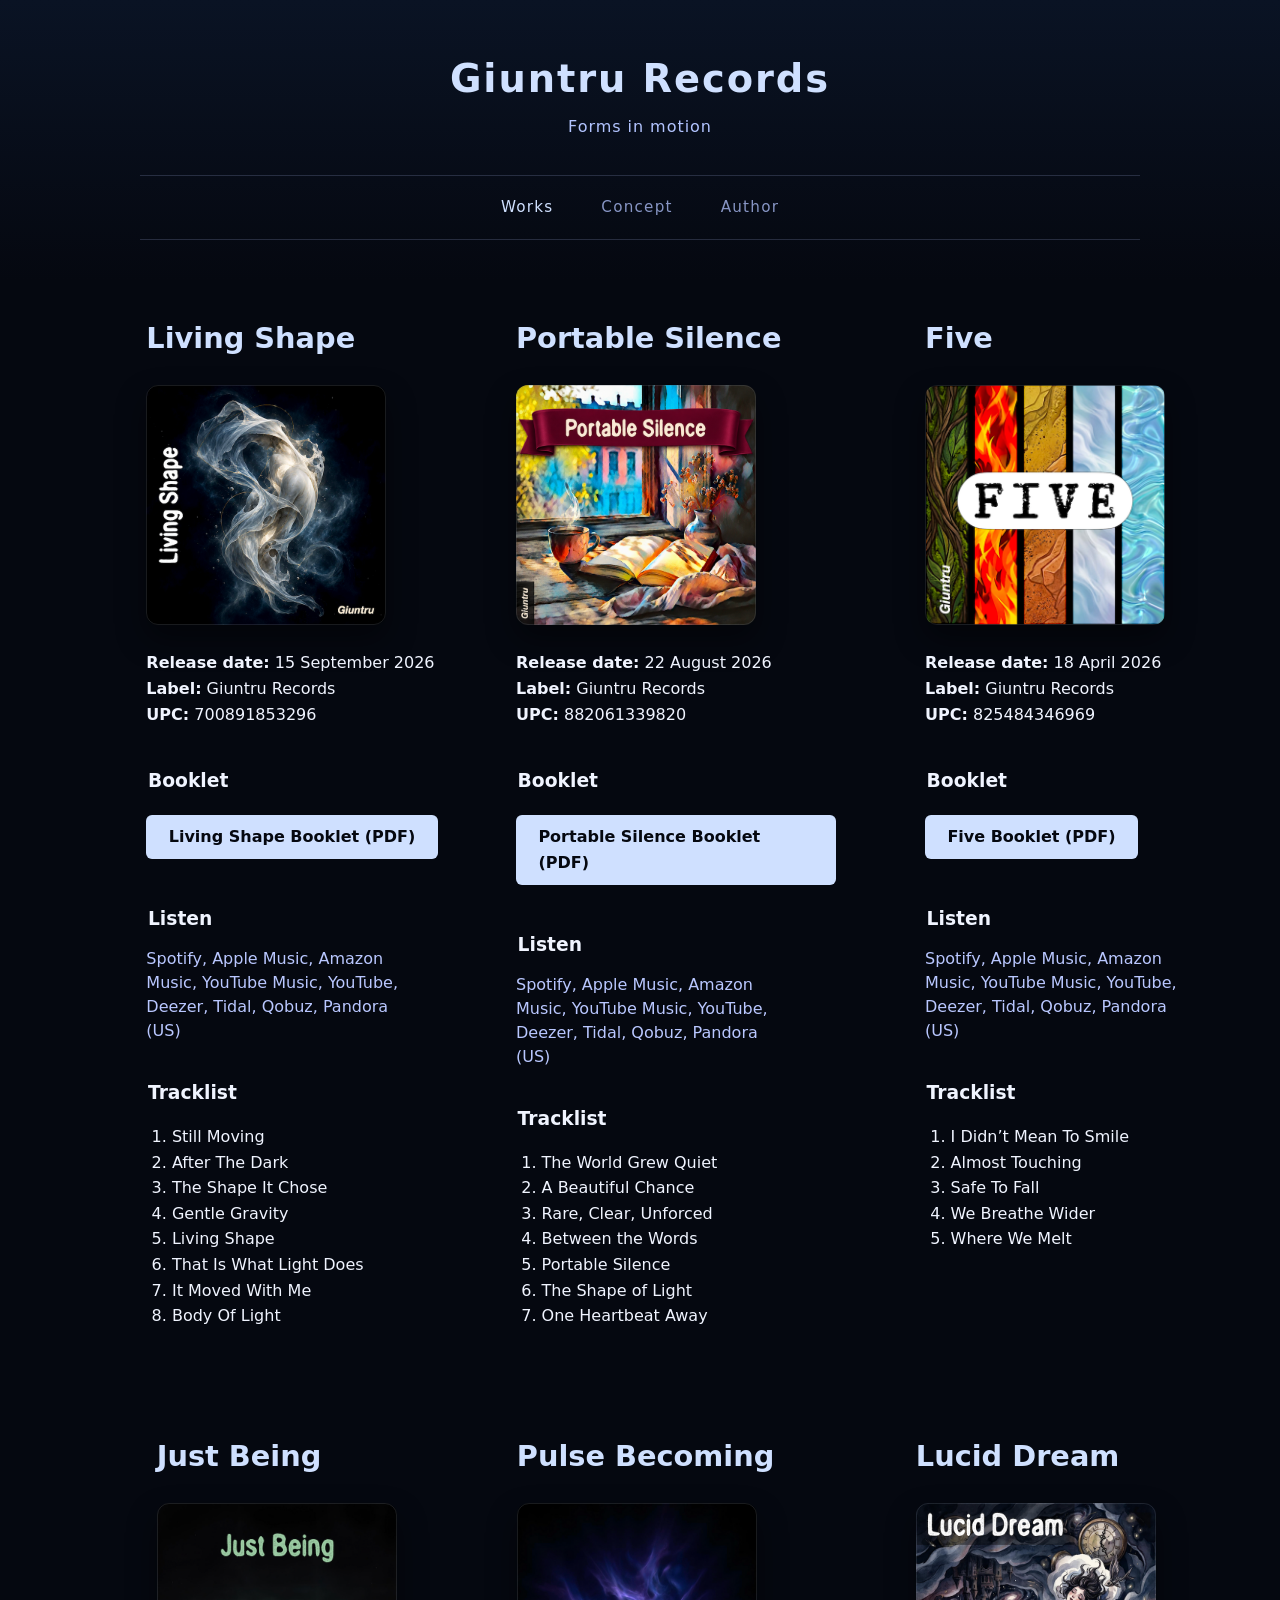
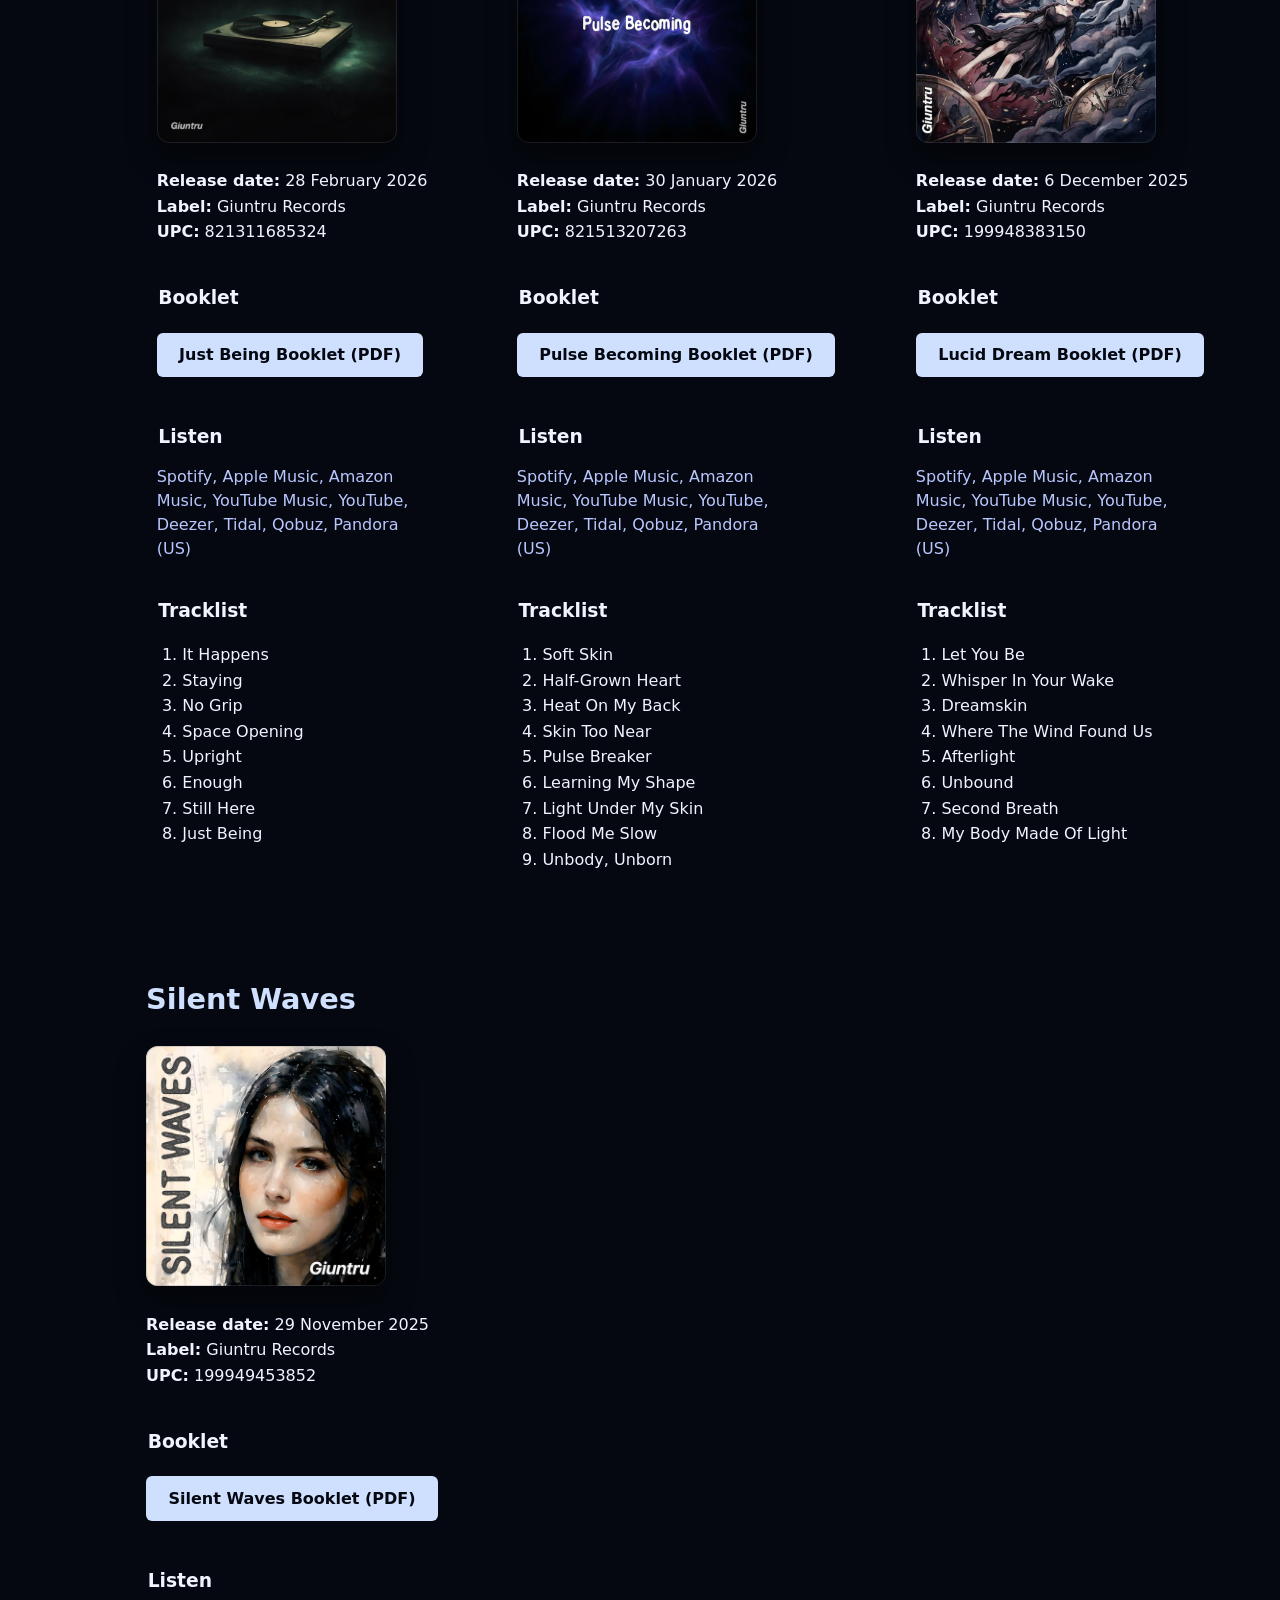
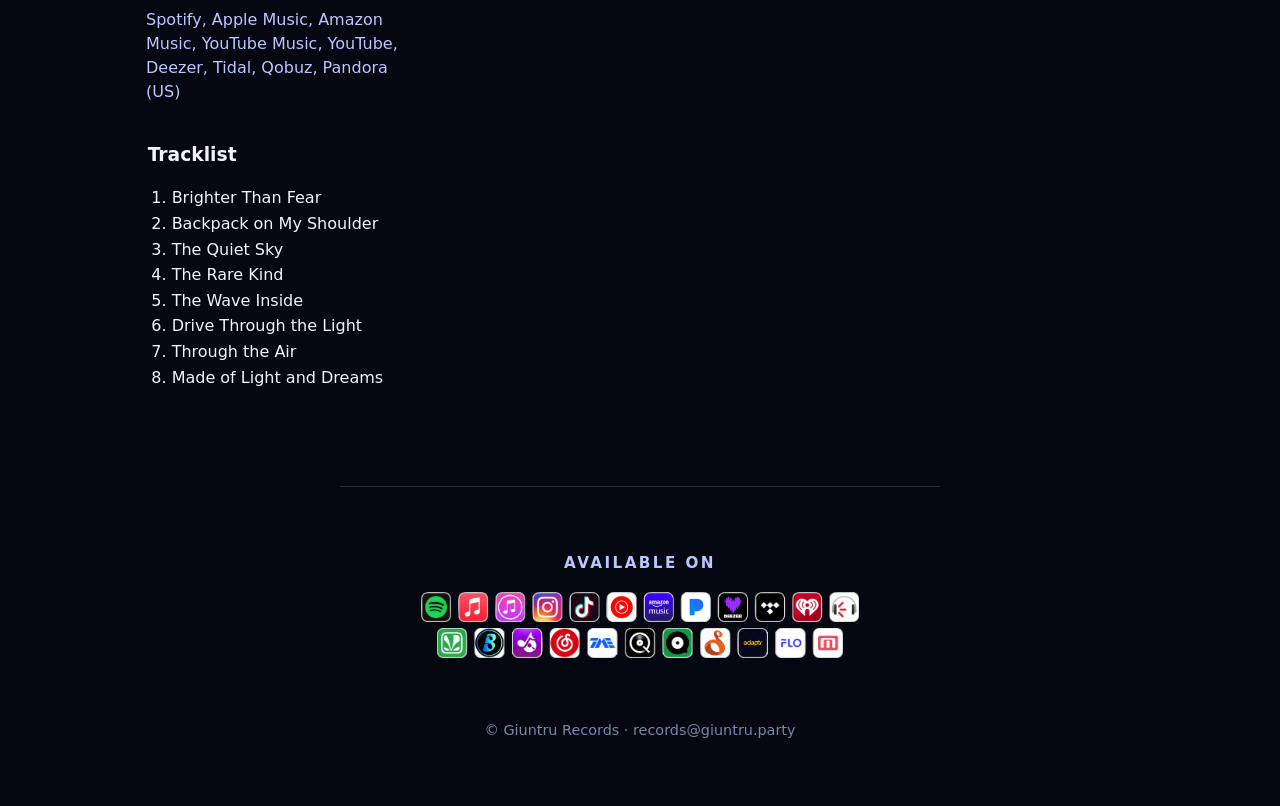
==== index.html @ 46a0b972 "Add files via upload" ====
<!DOCTYPE html>
<html lang="en">

<head>
  <meta charset="UTF-8">
  <title>Giuntru Records</title>
  <meta name="viewport" content="width=device-width, initial-scale=1">
  <meta name="description"
    content="Giuntru Records — the official home of Giuntru’s albums, booklets and artistic releases. Music, visuals and immersive stories.">
  <link rel="stylesheet" href="style.css">
</head>

<body>
  <header class="header">
    <div class="header-inner">
      <h1>Giuntru Records</h1>
      <p>Forms in motion</p>


     <nav class="main-nav">
      <span class="active">Works</span>
       <a href="concept.html">Concept</a>
       <a href="author.html">Author</a>
     </nav>

    

    </div>
  </header>

  <main>


    <div class="albums">





      <section class="album">
        <h2>Living Shape</h2>

        <img src="Living Shape Cover WEB.png" alt="Living Shape" class="album-cover">

        <p>
          <strong>Release date:</strong> 15 September 2026<br>
          <strong>Label:</strong> Giuntru Records<br>
          <strong>UPC:</strong> 700891853296
        </p>

        <h3>Booklet</h3>
        <p>
          <a class="btn" href="Living Shape.pdf" target="_blank">
            Living Shape Booklet (PDF)
          </a>
        </p>

        <h3>Listen</h3>
        <p class="listen-inline">
          <a href="https://open.spotify.com/album/4UQERyZscUioZ2yqwsYGYH" target="_blank">Spotify</a>,
          <a href="https://music.apple.com/mt/album/living-shape/6811992851" target="_blank">Apple Music</a>,
          <a href="https://music.amazon.com/albums/B0HJRQJTVC" target="_blank">Amazon Music</a>,
          <a href="https://music.youtube.com/playlist?list=OLAK5uy_n39C-CLjLntcSax21QAZDIHjfccVD6gM8" target="_blank">YouTube Music</a>,
          <a href="https://www.youtube.com/channel/UCXBFj8EbXyIumIeQOKZNlCA" target="_blank">YouTube</a>,
          <a href="https://link.deezer.com/s/34p3vc8yIKnlxYj2EFnZy" target="_blank">Deezer</a>,
          <a href="https://tidal.com/album/561153106" target="_blank">Tidal</a>,
          <a href="https://www.qobuz.com/gb-en/album/living-shape-giuntru/fzfpx6axgtxh9" target="_blank"> Qobuz</a>,
          <a target="_blank">Pandora (US)</a>
        </p>
          
        <h3>Tracklist</h3>
        <ol>
          <li>Still Moving</li>
          <li>After The Dark</li>
          <li>The Shape It Chose</li>
          <li>Gentle Gravity</li>
          <li>Living Shape</li>
          <li>That Is What Light Does</li>
          <li>It Moved With Me</li>
          <li>Body Of Light</li>
        </ol>
      </section>   









      <section class="album">
      <h2>Portable Silence</h2>

      <img src="Portable Silence Cover WEB.png" alt="Portable Silence" class="album-cover">

      <p>
        <strong>Release date:</strong> 22 August 2026<br>
        <strong>Label:</strong> Giuntru Records<br>
        <strong>UPC:</strong> 882061339820
      </p>

      <h3>Booklet</h3>
      <p>
        <a class="btn" href="Portable Silence.pdf" target="_blank">
          Portable Silence Booklet (PDF)
        </a>
      </p>

      <h3>Listen</h3>
      <p class="listen-inline">
        <a href="https://open.spotify.com/album/13K0DAjRHAFn3Uzq1nVVB5" target="_blank">Spotify</a>,
        <a href="https://music.apple.com/mt/album/portable-silence/6802255608" target="_blank">Apple Music</a>,
        <a href="https://music.amazon.com/albums/B0HFJYSMDW" target="_blank">Amazon Music</a>,
        <a href="https://music.youtube.com/playlist?list=OLAK5uy_kB8skACJxTVJZM-FLcsYbHN349BtaAKFM" target="_blank">YouTube Music</a>,
        <a href="https://www.youtube.com/channel/UCXBFj8EbXyIumIeQOKZNlCA" target="_blank">YouTube</a>,
        <a href="https://link.deezer.com/s/34bfnYYffrrWFuIsYB1DV" target="_blank">Deezer</a>,
        <a href="https://tidal.com/album/553037685" target="_blank">Tidal</a>,
        <a href="https://www.qobuz.com/gb-en/album/portable-silence-giuntru/an4fbizdvxjhm" target="_blank"> Qobuz</a>,
        <a target="_blank">Pandora (US)</a>
      </p>
        
      <h3>Tracklist</h3>
      <ol>
        <li>The World Grew Quiet</li>
        <li>A Beautiful Chance</li>
        <li>Rare, Clear, Unforced</li>
        <li>Between the Words</li>
        <li>Portable Silence</li>
        <li>The Shape of Light</li>
        <li>One Heartbeat Away</li>
      </ol>
    </section>   






    <section class="album">
      <h2>Five</h2>

      <img src="Five Cover WEB.png" alt="Five Cover" class="album-cover">

      <p>
        <strong>Release date:</strong> 18 April 2026<br>
        <strong>Label:</strong> Giuntru Records<br>
        <strong>UPC:</strong> 825484346969
      </p>

      <h3>Booklet</h3>
      <p>
        <a class="btn" href="Five.pdf" target="_blank">
          Five Booklet (PDF)
        </a>
      </p>

      <h3>Listen</h3>
      <p class="listen-inline">
        <a href="https://open.spotify.com/album/3chQGQbsMtpFuc6ECzlmcA" target="_blank">Spotify</a>,
        <a href="https://music.apple.com/album/five-ep/1893056077" target="_blank">Apple Music</a>,
        <a href="https://music.amazon.com/albums/B0GWW91VFD" target="_blank">Amazon Music</a>,
        <a href="https://music.youtube.com/playlist?list=OLAK5uy_nxKyHAmimXn04hrAD7y5hmocJAYfG04DQ" target="_blank">YouTube Music</a>,
        <a href="https://www.youtube.com/channel/UCXBFj8EbXyIumIeQOKZNlCA" target="_blank">YouTube</a>,
        <a href="https://link.deezer.com/s/331z2JbMtwDZvYjB0wXWq" target="_blank">Deezer</a>,
        <a href="https://tidal.com/album/515222214" target="_blank">Tidal</a>,
        <a href="https://www.qobuz.com/gb-en/album/five-giuntru/tvtna27y0j5d4" target="_blank"> Qobuz</a>,
        <a href="https://www.pandora.com/artist/giuntru/5/AL63lXwVx2Jw396" target="_blank">Pandora (US)</a>
      </p>
        
      <h3>Tracklist</h3>
      <ol>
        <li>I Didn’t Mean To Smile</li>
        <li>Almost Touching</li>
        <li>Safe To Fall</li>
        <li>We Breathe Wider</li>
        <li>Where We Melt</li>
      </ol>
    </section>   




     <section class="album">
      <h2>Just Being</h2>

      <img src="Just Being Cover WEB.png" alt="Just Being Cover" class="album-cover">

      <p>
        <strong>Release date:</strong> 28 February 2026<br>
        <strong>Label:</strong> Giuntru Records<br>
        <strong>UPC:</strong> 821311685324
      </p>

      <h3>Booklet</h3>
      <p>
        <a class="btn" href="Just Being.pdf" target="_blank">
          Just Being Booklet (PDF)
        </a>
      </p>

      <h3>Listen</h3>
      <p class="listen-inline">
        <a href="https://open.spotify.com/album/01quq3LhdGfjwWWzDI6u6u" target="_blank">Spotify</a>,
        <a href="https://music.apple.com/album/just-being/1879557876" target="_blank">Apple Music</a>,
        <a href="https://music.amazon.com/albums/B0GPH5974K" target="_blank">Amazon Music</a>,
        <a href="https://music.youtube.com/playlist?list=OLAK5uy_mCAL392AQ4d4q4sYGEpbV2q5ArXh9i6gI" target="_blank">YouTube Music</a>,
        <a href="https://www.youtube.com/channel/UCXBFj8EbXyIumIeQOKZNlCA" target="_blank">YouTube</a>,
        <a href="https://link.deezer.com/s/32zF14yALj1ImJjSHtINF" target="_blank">Deezer</a>,
        <a href="https://tidal.com/album/500832734" target="_blank">Tidal</a>,
        <a>Qobuz</a>,
        <a href="https://www.pandora.com/artist/giuntru/just-being/ALV73xV32V2vJqP" target="_blank">Pandora (US)</a>
      </p>



      <h3>Tracklist</h3>
      <ol>
        <li>It Happens</li>
        <li>Staying</li>
        <li>No Grip</li>
        <li>Space Opening</li>
        <li>Upright</li>
        <li>Enough</li>
        <li>Still Here</li>
        <li>Just Being</li>
      </ol>
    </section>   






    <section class="album">
      <h2>Pulse Becoming</h2>

      <img src="Pulse Becoming Cover WEB.png" alt="Pulse Becoming Cover" class="album-cover">

      <p>
        <strong>Release date:</strong> 30 January 2026<br>
        <strong>Label:</strong> Giuntru Records<br>
        <strong>UPC:</strong> 821513207263
      </p>

      <h3>Booklet</h3>
      <p>
        <a class="btn" href="Pulse Becoming.pdf" target="_blank">
          Pulse Becoming Booklet (PDF)
        </a>
      </p>

      <h3>Listen</h3>
      <p class="listen-inline">
        <a href="https://open.spotify.com/album/2zrAafoROoRta7hcqD5uIv	" target="_blank">Spotify</a>,
        <a href="https://music.apple.com/album/pulse-becoming/1871141258" target="_blank">Apple Music</a>,
        <a href="https://music.amazon.com/albums/B0GJ36112G" target="_blank">Amazon Music</a>,
        <a href="https://music.youtube.com/playlist?list=OLAK5uy_kJJHXGnwv2Lv44mrJWOZ1FPDb5VeDilkQ" target="_blank">YouTube Music</a>,
        <a href="https://www.youtube.com/channel/UCXBFj8EbXyIumIeQOKZNlCA" target="_blank">YouTube</a>,
        <a href="https://www.deezer.com/en/album/902521382" target="_blank">Deezer</a>,
        <a href="https://tidal.com/album/491756616" target="_blank">Tidal</a>,
        <a href="https://www.qobuz.com/gb-en/album/pulse-becoming-giuntru/w0u5h1w75cemw" target="_blank">Qobuz</a>,
        <a href="https://www.pandora.com/artist/giuntru/pulse-becoming/ALmnkgm4fV4hgnK" target="_blank">Pandora (US)</a>
      </p>



      <h3>Tracklist</h3>
      <ol>
        <li>Soft Skin</li>
        <li>Half-Grown Heart</li>
        <li>Heat On My Back</li>
        <li>Skin Too Near</li>
        <li>Pulse Breaker</li>
        <li>Learning My Shape</li>
        <li>Light Under My Skin</li>
        <li>Flood Me Slow</li>
        <li>Unbody, Unborn</li>
      </ol>
    </section>      








      <section class="album">
        <h2>Lucid Dream</h2>

        <img src="Lucid Dream Cover WEB.png" alt="Lucid Dream Cover" class="album-cover">

        <p>
          <strong>Release date:</strong> 6 December 2025<br>
          <strong>Label:</strong> Giuntru Records<br>
          <strong>UPC:</strong> 199948383150
        </p>

        <h3>Booklet</h3>
        <p>
          <a class="btn" href="Lucid Dream.pdf" target="_blank">
            Lucid Dream Booklet (PDF)
          </a>
        </p>

        <h3>Listen</h3>
        <p class="listen-inline">
          <a href="https://open.spotify.com/album/2vkuGOpJ5EOxD0vicZ0hEq" target="_blank">Spotify</a>,
          <a href="https://music.apple.com/album/lucid-dream/1857270682" target="_blank">Apple Music</a>,
          <a href="https://music.amazon.com/albums/B0G4HTV6X3" target="_blank">Amazon Music</a>,
          <a href="https://music.youtube.com/playlist?list=OLAK5uy_nBwFHxntaEPbVtl0sdpkArSB07Ay2lBuc" target="_blank">YouTube Music</a>,
          <a href="https://www.youtube.com/channel/UCXBFj8EbXyIumIeQOKZNlCA" target="_blank">YouTube</a>,
          <a href="https://link.deezer.com/s/31NPwdXnLU720hZ5bJKll" target="_blank">Deezer</a>,
          <a href="https://tidal.com/album/477779233" target="_blank">Tidal</a>,
          <a href="https://www.qobuz.com/gb-en/album/lucid-dream-giuntru/a457a4yqi1bcv" target="_blank">Qobuz</a>,
          <a href="https://www.pandora.com/artist/giuntru/lucid-dream/ALK9cfb4mXhwjrc" target="_blank">Pandora (US)</a>
        </p>


        <h3>Tracklist</h3>
        <ol>
          <li>Let You Be</li>
          <li>Whisper In Your Wake</li>
          <li>Dreamskin</li>
          <li>Where The Wind Found Us</li>
          <li>Afterlight</li>
          <li>Unbound</li>
          <li>Second Breath</li>
          <li>My Body Made Of Light</li>
        </ol>
      </section>





      <section class="album">
        <h2>Silent Waves</h2>

        <img src="Silent Waves Cover WEB.png" alt="Silent Waves Cover" class="album-cover">

        <p>
          <strong>Release date:</strong> 29 November 2025<br>
          <strong>Label:</strong> Giuntru Records<br>
          <strong>UPC:</strong> 199949453852
        </p>

        <h3>Booklet</h3>
        <p>
          <a class="btn" href="Silent Waves.pdf" target="_blank">
            Silent Waves Booklet (PDF)
          </a>
        </p>

        <h3>Listen</h3>
        <p class="listen-inline">
          <a href="https://open.spotify.com/album/1Ipwj9lYkcVK362qtpqaEJ" target="_blank">Spotify</a>,
          <a href="https://music.apple.com/album/silent-waves/1856778195" target="_blank">Apple Music</a>,
          <a href="https://music.amazon.com/albums/B0G44MY8CB?marketplaceId=A3K6Y4MI8GDYMT" target="_blank">Amazon Music</a>,
          <a href="https://music.youtube.com/playlist?list=OLAK5uy_lt6_djDHCoXCyUXetpZ74StkqKQvmYOxs" target="_blank">YouTube Music</a>,
          <a href="https://www.youtube.com/channel/UCXBFj8EbXyIumIeQOKZNlCA" target="_blank">YouTube</a>,
          <a href="https://link.deezer.com/s/31LocdyxZytqXVHLeMY6t" target="_blank">Deezer</a>,
          <a href="https://tidal.com/album/476878358" target="_blank">Tidal</a>,
          <a href="https://www.qobuz.com/gb-en/album/silent-waves-giuntru/rhzhsst7mqw6h" target="_blank">Qobuz</a>,
          <a href="https://www.pandora.com/artist/giuntru/silent-waves/AL46V7ggcP7Zjpq" target="_blank">Pandora (US)</a>
        </p>

        <h3>Tracklist</h3>
        <ol>
          <li>Brighter Than Fear</li>
          <li>Backpack on My Shoulder</li>
          <li>The Quiet Sky</li>
          <li>The Rare Kind</li>
          <li>The Wave Inside</li>
          <li>Drive Through the Light</li>
          <li>Through the Air</li>
          <li>Made of Light and Dreams</li>
        </ol>
      </section>




      </div>
    </main>

    <hr class="separator">

    <div class="stores-global">
      <h3 class="stores-title">Available on</h3>

      <div class="stores-rows">
        <img src="stores-r1.png" alt="Streaming platforms row 1">
        <img src="stores-r2.png" alt="Streaming platforms row 2">
      </div>
    </div>

    <footer>
      © Giuntru Records · records@giuntru.party
    </footer>
  </body>

  </html>
---- style.css ----
body {
  margin: 0;
  padding: 0;
  font-family: system-ui, -apple-system, BlinkMacSystemFont, sans-serif;
  background: #050810;
  color: #f0f4ff;
  line-height: 1.6; /* Better text readability */
}

header {
  text-align: center;
  padding: 3rem 1rem 2.6rem; /* meno spazio sotto il titolo */
  background: linear-gradient(to bottom, #0a1324, #050810);
}

.header-inner {
  max-width: 1000px;    
  margin: 0 auto;
  padding: 0 1.5rem;    
}

header h1 {
  margin: 0;
  font-size: 2.4rem;
  letter-spacing: 0.05em;
  color: #cfe0ff;
}


header p {
  margin: 0.3rem 0 0;
  color: #b2c4ff;
  font-size: 1rem;
  letter-spacing: 0.06em;
  text-transform: none;
}



main {
  max-width: 1200px;
  margin: 0.6rem auto 2.5rem;
  padding: 0 1.5rem;
}

.albums {
  display: grid;
  gap: 4rem;
  align-items: flex-start;
  justify-items: center;              
  justify-content: center;            
  grid-template-columns: repeat(
    auto-fit,
    minmax(260px, 320px)              
  );
}

.album h2 {
  font-size: 1.8rem;
  color: #cfe0ff;
}

.album h3 {
  margin-top: 1.4rem;      
  margin-bottom: 0.8rem;
  margin-left: 0.1rem; /* Tiny nudge for pixel-perfect alignment */
}


.album h3:first-of-type {
  margin-top: 2.4rem;
}


ol {
  padding-left: 1.6rem;   
  margin-left: 0;         
}

a.btn {
  display: inline-block;
  margin-top: 0.2rem;
  margin-bottom: 1.4rem;
  padding: 0.6rem 1.4rem;
  background: #cfe0ff;
  color: #050810;
  text-decoration: none;
  border-radius: 6px;
  font-weight: 600;
}

footer {
  margin-top: 1.8rem;              /* Balanced space above footer */
  text-align: center;
  padding: 2rem 1rem;
  color: #7788aa;
  font-size: 0.9rem;
  margin-bottom: 2rem;           /* Extra breathing room below the footer */
}

.album-cover {
  display: block;
  width: 100%;
  max-width: 240px;      /* limite superiore fisso */
  aspect-ratio: 1 / 1;  /* quadrato garantito */
  height: auto;
  object-fit: cover;   
  margin: 1.2rem 0 1.6rem;
  border-radius: 12px;
  box-shadow: 0 14px 30px rgba(0,0,0,0.45);
}

.album-cover {
  outline: 1px solid rgba(100, 110, 120, 0.25);
  outline-offset: -1px;
}

/* Global container for the “Available On” section */
.stores-global {
  margin: 4rem auto 1.4rem;      /* Balanced spacing above and below */
  text-align: center;
  max-width: 800px;              /* Same visual width as main content */
}

/* Title above the store icons */
.stores-title {
  font-size: 0.95rem;
  letter-spacing: 0.16em;
  text-transform: uppercase;
  color: #b9c7ff;
  margin-bottom: 1rem;           /* Slight space before icon rows */
}

.stores-rows img {
  display: block;
  height: 30px;              /* Desktop size */
  width: auto;               /* Keep aspect ratio */
  margin: 0.4rem auto;       /* Center horizontally */
}

/* Adjust store icons for small screens */
@media (max-width: 600px) {
  .stores-rows img {
    height: 22px;            /* Smaller icons on mobile */
    width: auto;             /* Keep aspect ratio */
    max-width: 90vw;         /* Never wider than the viewport */
    margin: 0.35rem auto;    /* Keep rows centered */
  }

  .stores-global {
    margin-top: 2.5rem;      /* Slightly tighter spacing above */
    margin-bottom: 1.4rem;   /* Slightly tighter spacing below */
  }
}

@media (min-width: 700px) {
  .albums {
    transform: translateX(3%);   
  }
}

@media (min-width: 1400px) {
  main {
    max-width: 1600px;
  }
}


/* Soft divider line before the global store section */
.separator {
  border: 0;
  border-top: 1px solid rgba(255, 255, 255, 0.08); /* Very subtle line */
  margin: 5rem auto 1rem;
  max-width: 600px; /* Keeps it elegant, not full width */
}

.listen-inline {
  margin: 0.6rem 0 2rem;   
  margin-bottom: 2.2rem;       
  color: #b9c7ff;
  line-height: 1.5; 
  max-width: 270px;             
}

.listen-inline a {
  color: #b9c7ff;
  text-decoration: none;
}

.listen-inline a:hover {
  text-decoration: underline;
}



.main-nav {
  margin-top: 2.2rem;
  padding: 1.2rem 0;
  border-top: 1px solid rgba(255,255,255,0.08);
  border-bottom: 1px solid rgba(255,255,255,0.08);
  display: flex;
  justify-content: center;
  gap: 3rem;
  font-size: 0.95rem;
  letter-spacing: 0.08em;
}

.main-nav a {
  color: #b2c4ff;
  text-decoration: none;
  opacity: 0.75;
  transition: opacity .25s ease;
}

.main-nav a:hover {
  opacity: 1;
}

.main-nav a.active {
  color: #cfe0ff;
  opacity: 1;
}

.main-nav span.active {
  color: #cfe0ff;
  opacity: 1;
  cursor: default;
}

.step{
  display:inline-block;
  width:1.0rem;          
  margin-right:0.4rem; 
  color: rgba(207, 224, 255, 0.55);
  font-size: 0.95rem;
  letter-spacing: 0.04em;
}



.step::after{
  content: ".";
  margin-right:0.25rem;
}









/* =========================
   Concept page (scoped)
   ========================= */



/* Page container: keep content centered and calm */
.page {
  max-width: 820px;
  margin: 1.6rem auto 2.5rem;
  padding: 0 1.5rem;
}

/* Blocks: ensure sections don't stretch full width visually */
.block {
  max-width: 720px;
  margin: 0 auto;
}

/* Typography hierarchy: less "white", more depth */
.block h2 {
  font-size: 1.8rem;
  color: #cfe0ff;
  margin: 0 0 0.8rem;
  letter-spacing: 0.02em;
}

.block h3 {
  font-size: 1.4rem;
  color: #cfe0ff;
  margin: 0 0 0.7rem;
  letter-spacing: 0.02em;
}

.block h4 {
  font-size: 1.05rem;
  color: #cfe0ff;
  margin: 0 0 0.35rem;
}

/* Lead paragraph: slightly softer */
.lead {
  margin: 0;
  color: rgba(240, 244, 255, 0.88);
  line-height: 1.75;
}

/* Section separators: thin, short, subtle */
.section-sep {
  border: 0;
  border-top: 1px solid rgba(255, 255, 255, 0.07);
  margin: 2.4rem auto;
  max-width: 520px;
}

/* Arc layout: keep items centered and breathable */
.arc {
  display: grid;
  gap: 1.4rem;
  margin-top: 2.0rem;
}

@media (min-width: 900px) {
  .arc {
    grid-template-columns: 1fr 1fr;
    gap: 1.8rem 2.2rem;
  }
}

.arc-item {
  padding: 0;
}

.arc-item p {
  margin: 0;
  color: rgba(240, 244, 255, 0.86);
  line-height: 1.7;
}

/* Elements: reduce "list" feeling */
.elements {
  display: grid;
  gap: 0.7rem;
  margin-top: 1.1rem;
}

.element {
  display: flex;
  gap: 0.65rem;
  align-items: baseline;
  color: rgba(240, 244, 255, 0.86);
}

.element strong {
  color: #cfe0ff;
  letter-spacing: 0.02em;
}

/* AI grid: same calm */
.ai-grid {
  display: grid;
  gap: 1.4rem;
  margin-top: 2.2rem;
}

@media (min-width: 820px) {
  .ai-grid {
    grid-template-columns: 1fr 1fr;
    gap: 2rem;
  }
}

.ai-col ul {
  margin: 0.6rem 0 0;
  padding-left: 1.15rem;
  color: rgba(240, 244, 255, 0.86);
}

.note {
  margin-top: 1.1rem;
  color: rgba(240, 244, 255, 0.78);
  line-height: 1.7;
}


/* Concept page: shift the whole content column slightly to the right */
.page.page-concept {
  max-width: 1000px; /* keep the same rhythm as the header */
  margin: 1.6rem auto 2.5rem;
  padding: 0 1.5rem;
}


/* Shared alignment value for the Concept column */
.page.page-concept {
  --concept-shift: 2.2rem;
  --concept-width: 740px;
}

.page.page-concept .block {
  max-width: var(--concept-width);
  margin: 0 auto;
  padding-left: var(--concept-shift);
}

.page.page-concept .section-sep {
  max-width: var(--concept-width);
  margin: 2.4rem auto;
  border: 0;
  border-top: 1px solid rgba(255, 255, 255, 0.07);
  padding-left: var(--concept-shift);
  box-sizing: border-box;
}

/* Subtle divider before the footer */
.footer-sep {
  border: 0;
  border-top: 1px solid rgba(255, 255, 255, 0.05);
  max-width: 480px;     /* Shorter than section separators */
  margin: 3.6rem auto 1.2rem;
}

.page.page-concept ~ .footer-concept,
.page.page-author  ~ .footer-concept {
  margin-top: 0;
  padding: 0.7rem 1rem 1.8rem;
}

.page.page-author .block:last-of-type p:last-child {
  margin-bottom: 0;
}



















/* =========================
   Author page (scoped)
   ========================= */

/* Keep the same rhythm as Concept, but slightly more "human" */
.page.page-author {
  max-width: 1000px;
  margin: 1.6rem auto 2.5rem;
  padding: 0 1.5rem;

  /* Optional: reuse the same alignment variables if you like */
  --author-shift: 2.2rem;
  --author-width: 740px;
}

.page.page-author .block {
  max-width: var(--author-width);
  margin: 0 auto;
  padding-left: var(--author-shift);
}

/* Make the separators match the author column */
.page.page-author .section-sep {
  max-width: var(--author-width);
  margin: 2.4rem auto;
  border: 0;
  border-top: 1px solid rgba(255, 255, 255, 0.07);
  box-sizing: border-box;
}

/* Logo / mark */
.author-mark {
  display: block;
  width: 100px;
  height: 100px;
  border-radius: 50%;
  object-fit: cover;
  margin: 1.2rem 0 1.4rem;
  box-shadow: 0 12px 28px rgba(0,0,0,0.42);
  outline: 1px solid rgba(120, 130, 150, 0.18);
  outline-offset: -1px;
}

/* Tighten paragraphs just a touch for readability */
.page.page-author p {
  color: rgba(240, 244, 255, 0.86);
  line-height: 1.75;
  margin: 0 0 1.1rem;
}

/* Lead paragraph styling (reuse existing .lead if present) */
.page.page-author .lead {
  color: rgba(240, 244, 255, 0.88);
}

/* Optional: a smaller secondary line under the title */
.author-sub {
  margin: 0.4rem 0 0;
  color: rgba(178, 196, 255, 0.75);
  letter-spacing: 0.04em;
}

/* Mobile: remove the shift to avoid wasted space */
@media (max-width: 600px) {
  .page.page-author {
    --author-shift: 0rem;
    --author-width: 720px;
  }

  .author-mark {
    width: 120px;
    height: 120px;
  }
}


/* Author header row: logo + name/role */
.page.page-author .author-head {
  display: flex;
  align-items: center;
  gap: 1.2rem;
  margin: 0.2rem 0 3.2rem; /* Space before the lead paragraph */
}

/* Reuse the same mark, but remove bottom margin since layout handles it */
.page.page-author .author-mark {
  margin: 0; /* Override previous margins in the horizontal layout */
}

/* Name + role stack */
.page.page-author .author-meta h2 {
  margin: 0;
  font-size: 2rem;
  color: #cfe0ff;
  letter-spacing: 0.02em;
}

.page.page-author .author-role {
  margin: 0.25rem 0 0;
  color: rgba(178, 196, 255, 0.7);
  letter-spacing: 0.10em;
  text-transform: uppercase;
  font-size: 0.85rem;
}

/* Mobile: allow wrapping nicely */
@media (max-width: 600px) {
  .page.page-author .author-head {
    gap: 1rem;
  }

  .page.page-author .author-meta h2 {
    font-size: 1.8rem;
  }
}


html {
  -webkit-text-size-adjust: 100% !important;
  text-size-adjust: 100% !important;
}



/* Signature block at the end of the author page */
.page.page-author .signature-wrap{
  display: flex;
  justify-content: flex-end;

  /* Desktop target: 1.8rem. Mobile: un po' più ampio per scendere */
  margin-top: clamp(1.8rem, 4vw, 2.6rem);

  /* Desktop target: 3.6rem. Mobile: molto meno */
  padding-right: clamp(0.8rem, 6vw, 3.6rem);
}

.page.page-author .author-signature{
  /* Desktop target: 180px. Mobile: più piccola */
  width: clamp(150px, 32vw, 180px);
  height: auto;

  opacity: 0.9;
  filter: drop-shadow(0 10px 18px rgba(0,0,0,0.35));
}

/* Horizontal separators */
.main-nav {
  border-top-color: rgba(185, 199, 255, 0.18);
  border-bottom-color: rgba(185, 199, 255, 0.18);
}

.page.page-concept .section-sep,
.page.page-author .section-sep,
.footer-sep,
.separator {
  border-top-color: rgba(185, 199, 255, 0.18);
}
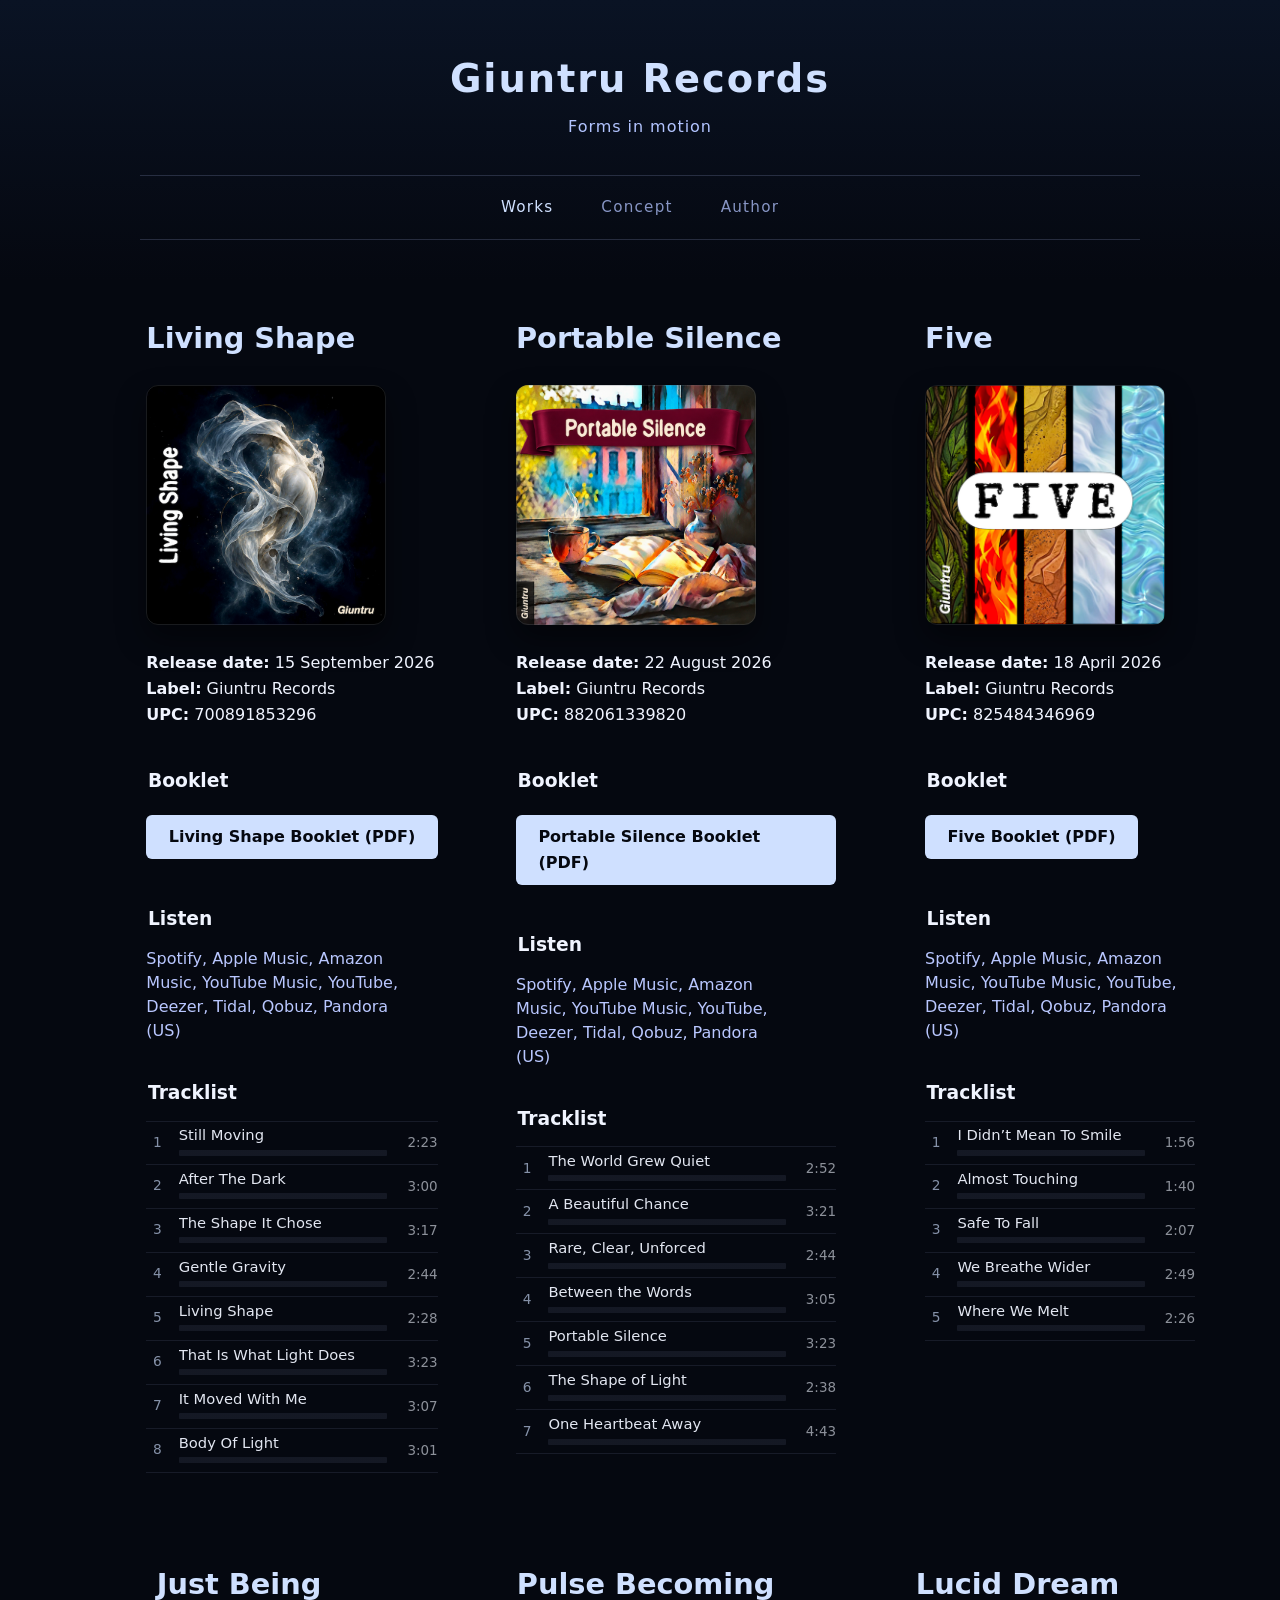
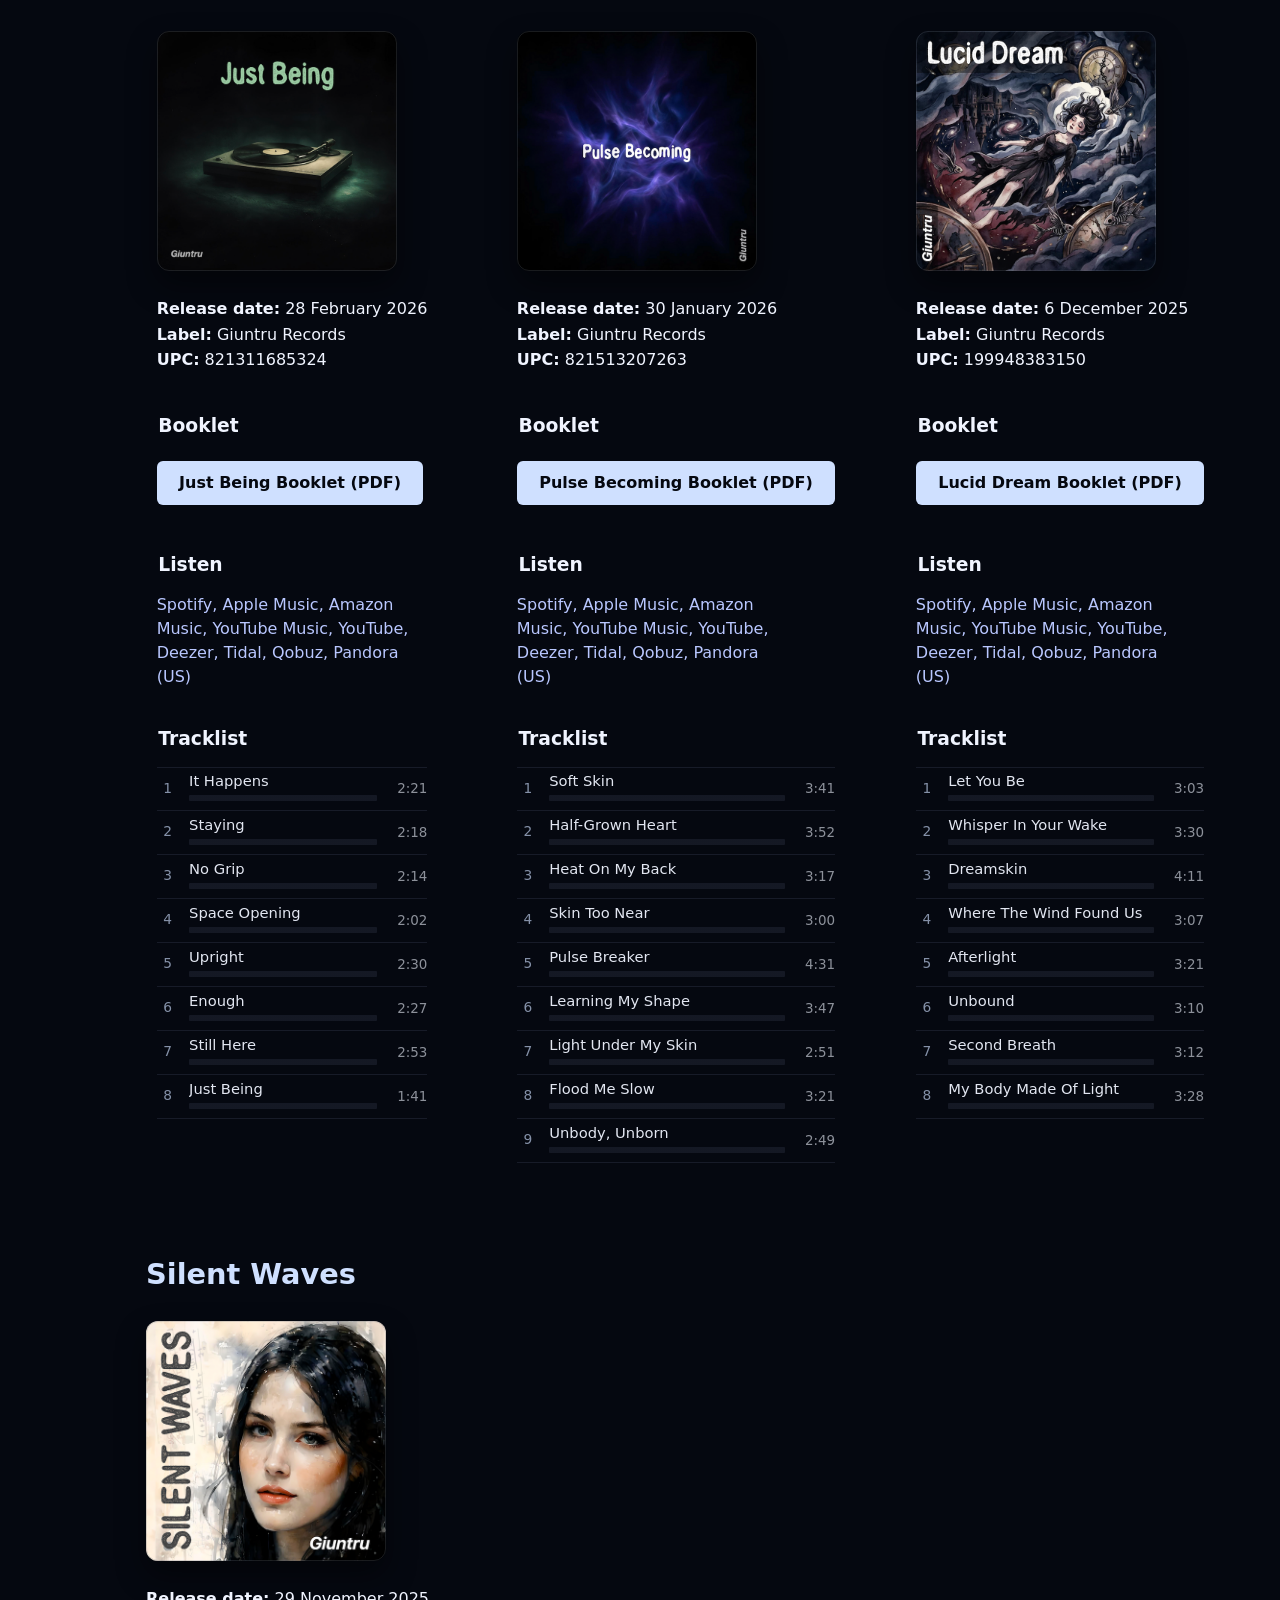
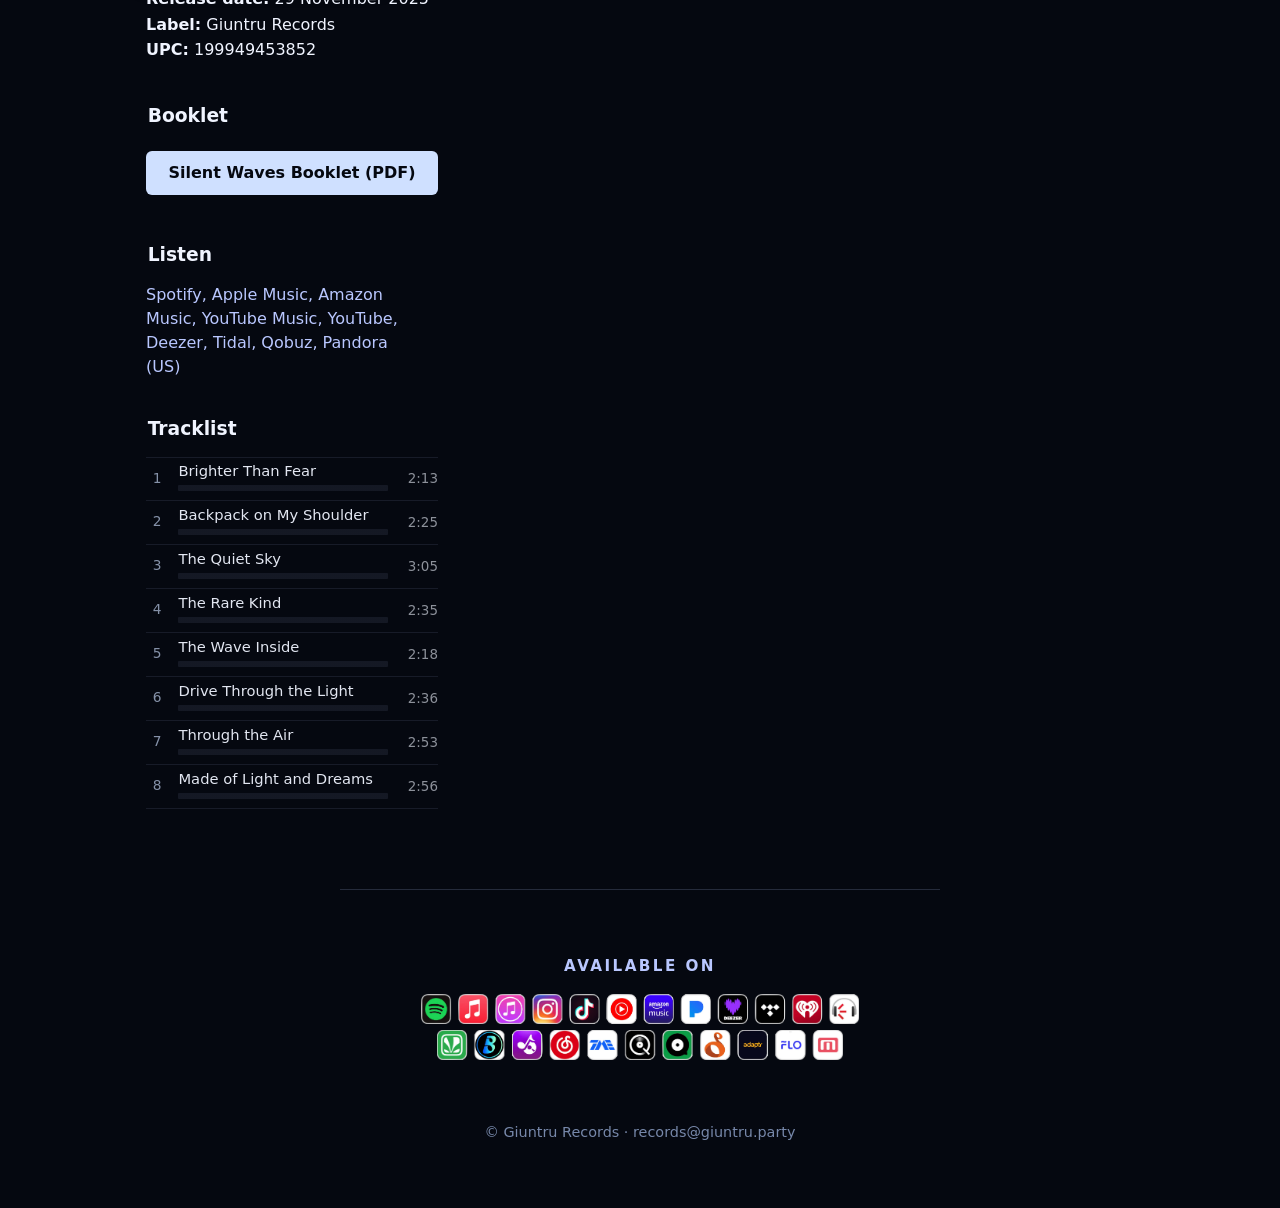
==== commit 1b7dd22d: "Add files via upload" ====
--- a/index.html
+++ b/index.html
@@ -68,17 +68,300 @@
           <a target="_blank">Pandora (US)</a>
         </p>
           
+
+        
         <h3>Tracklist</h3>
-        <ol>
-          <li>Still Moving</li>
-          <li>After The Dark</li>
-          <li>The Shape It Chose</li>
-          <li>Gentle Gravity</li>
-          <li>Living Shape</li>
-          <li>That Is What Light Does</li>
-          <li>It Moved With Me</li>
-          <li>Body Of Light</li>
-        </ol>
+
+        <div class="tracklist">
+
+          <div class="track-row playable" data-src="audio/Living Shape/01 - Still Moving.mp3">
+            <button class="track-control" type="button" aria-label="Play Still Moving">
+              <span class="track-number">1</span>
+
+              <span class="track-play" aria-hidden="true">
+                <svg viewBox="0 0 24 24">
+                  <path d="M8 5v14l11-7z"></path>
+                </svg>
+              </span>
+
+              <span class="track-pause" aria-hidden="true">
+                <svg viewBox="0 0 24 24">
+                  <path d="M7 5h4v14H7zM13 5h4v14h-4z"></path>
+                </svg>
+              </span>
+
+              <span class="track-eq" aria-hidden="true">
+                <i></i>
+                <i></i>
+                <i></i>
+                <i></i>
+                <i></i>
+              </span>
+            </button>
+
+            <div class="track-meta">
+              <button class="track-title lyrics-open" type="button" aria-haspopup="dialog"
+                aria-controls="track-lyrics" aria-label="Still Moving — controls and lyrics"><span class="lyrics-title-label">Still Moving</span></button>
+              <input class="track-seek" type="range" min="0" max="100" step="0.1" value="0"
+                aria-label="Seek Still Moving" aria-valuetext="0:00" disabled>
+            </div>
+
+            <span class="track-duration">2:23</span>
+          </div>
+
+
+          <div class="track-row playable" data-src="audio/Living Shape/02 - After the Dark.mp3">
+            <button class="track-control" type="button" aria-label="Play After The Dark">
+              <span class="track-number">2</span>
+
+              <span class="track-play" aria-hidden="true">
+                <svg viewBox="0 0 24 24">
+                  <path d="M8 5v14l11-7z"></path>
+                </svg>
+              </span>
+
+              <span class="track-pause" aria-hidden="true">
+                <svg viewBox="0 0 24 24">
+                  <path d="M7 5h4v14H7zM13 5h4v14h-4z"></path>
+                </svg>
+              </span>
+
+              <span class="track-eq" aria-hidden="true">
+                <i></i>
+                <i></i>
+                <i></i>
+                <i></i>
+                <i></i>
+              </span>
+            </button>
+
+            <div class="track-meta">
+              <button class="track-title lyrics-open" type="button" aria-haspopup="dialog"
+                aria-controls="track-lyrics" aria-label="After The Dark — controls and lyrics"><span class="lyrics-title-label">After The Dark</span></button>
+              <input class="track-seek" type="range" min="0" max="100" step="0.1" value="0"
+                aria-label="Seek After The Dark" aria-valuetext="0:00" disabled>
+            </div>
+
+            <span class="track-duration">3:00</span>
+          </div>
+
+
+          <div class="track-row playable" data-src="audio/Living Shape/03 - The Shape It Chose.mp3">
+            <button class="track-control" type="button" aria-label="Play The Shape It Chose">
+              <span class="track-number">3</span>
+
+              <span class="track-play" aria-hidden="true">
+                <svg viewBox="0 0 24 24">
+                  <path d="M8 5v14l11-7z"></path>
+                </svg>
+              </span>
+
+              <span class="track-pause" aria-hidden="true">
+                <svg viewBox="0 0 24 24">
+                  <path d="M7 5h4v14H7zM13 5h4v14h-4z"></path>
+                </svg>
+              </span>
+
+              <span class="track-eq" aria-hidden="true">
+                <i></i>
+                <i></i>
+                <i></i>
+                <i></i>
+                <i></i>
+              </span>
+            </button>
+
+            <div class="track-meta">
+              <button class="track-title lyrics-open" type="button" aria-haspopup="dialog"
+                aria-controls="track-lyrics" aria-label="The Shape It Chose — controls and lyrics"><span class="lyrics-title-label">The Shape It Chose</span></button>
+              <input class="track-seek" type="range" min="0" max="100" step="0.1" value="0"
+                aria-label="Seek The Shape It Chose" aria-valuetext="0:00" disabled>
+            </div>
+
+            <span class="track-duration">3:17</span>
+          </div>
+
+
+          <div class="track-row playable" data-src="audio/Living Shape/04 - Gentle Gravity.mp3">
+            <button class="track-control" type="button" aria-label="Play Gentle Gravity">
+              <span class="track-number">4</span>
+
+              <span class="track-play" aria-hidden="true">
+                <svg viewBox="0 0 24 24">
+                  <path d="M8 5v14l11-7z"></path>
+                </svg>
+              </span>
+
+              <span class="track-pause" aria-hidden="true">
+                <svg viewBox="0 0 24 24">
+                  <path d="M7 5h4v14H7zM13 5h4v14h-4z"></path>
+                </svg>
+              </span>
+
+              <span class="track-eq" aria-hidden="true">
+                <i></i>
+                <i></i>
+                <i></i>
+                <i></i>
+                <i></i>
+              </span>
+            </button>
+
+            <div class="track-meta">
+              <button class="track-title lyrics-open" type="button" aria-haspopup="dialog"
+                aria-controls="track-lyrics" aria-label="Gentle Gravity — controls and lyrics"><span class="lyrics-title-label">Gentle Gravity</span></button>
+              <input class="track-seek" type="range" min="0" max="100" step="0.1" value="0"
+                aria-label="Seek Gentle Gravity" aria-valuetext="0:00" disabled>
+            </div>
+
+            <span class="track-duration">2:44</span>
+          </div>
+
+
+          <div class="track-row playable" data-src="audio/Living Shape/05 - Living Shape.mp3">
+            <button class="track-control" type="button" aria-label="Play Living Shape">
+              <span class="track-number">5</span>
+
+              <span class="track-play" aria-hidden="true">
+                <svg viewBox="0 0 24 24">
+                  <path d="M8 5v14l11-7z"></path>
+                </svg>
+              </span>
+
+              <span class="track-pause" aria-hidden="true">
+                <svg viewBox="0 0 24 24">
+                  <path d="M7 5h4v14H7zM13 5h4v14h-4z"></path>
+                </svg>
+              </span>
+
+              <span class="track-eq" aria-hidden="true">
+                <i></i>
+                <i></i>
+                <i></i>
+                <i></i>
+                <i></i>
+              </span>
+            </button>
+
+            <div class="track-meta">
+              <button class="track-title lyrics-open" type="button" aria-haspopup="dialog"
+                aria-controls="track-lyrics" aria-label="Living Shape — controls and lyrics"><span class="lyrics-title-label">Living Shape</span></button>
+              <input class="track-seek" type="range" min="0" max="100" step="0.1" value="0"
+                aria-label="Seek Living Shape" aria-valuetext="0:00" disabled>
+            </div>
+
+            <span class="track-duration">2:28</span>
+          </div>
+
+
+          <div class="track-row playable" data-src="audio/Living Shape/06 - That Is What Light Does.mp3">
+            <button class="track-control" type="button" aria-label="Play That Is What Light Does">
+              <span class="track-number">6</span>
+
+              <span class="track-play" aria-hidden="true">
+                <svg viewBox="0 0 24 24">
+                  <path d="M8 5v14l11-7z"></path>
+                </svg>
+              </span>
+
+              <span class="track-pause" aria-hidden="true">
+                <svg viewBox="0 0 24 24">
+                  <path d="M7 5h4v14H7zM13 5h4v14h-4z"></path>
+                </svg>
+              </span>
+
+              <span class="track-eq" aria-hidden="true">
+                <i></i>
+                <i></i>
+                <i></i>
+                <i></i>
+                <i></i>
+              </span>
+            </button>
+
+            <div class="track-meta">
+              <button class="track-title lyrics-open" type="button" aria-haspopup="dialog"
+                aria-controls="track-lyrics" aria-label="That Is What Light Does — controls and lyrics"><span class="lyrics-title-label">That Is What Light Does</span></button>
+              <input class="track-seek" type="range" min="0" max="100" step="0.1" value="0"
+                aria-label="Seek That Is What Light Does" aria-valuetext="0:00" disabled>
+            </div>
+
+            <span class="track-duration">3:23</span>
+          </div>
+
+
+          <div class="track-row playable" data-src="audio/Living Shape/07 - It Moved With Me.mp3">
+            <button class="track-control" type="button" aria-label="Play It Moved With Me">
+              <span class="track-number">7</span>
+
+              <span class="track-play" aria-hidden="true">
+                <svg viewBox="0 0 24 24">
+                  <path d="M8 5v14l11-7z"></path>
+                </svg>
+              </span>
+
+              <span class="track-pause" aria-hidden="true">
+                <svg viewBox="0 0 24 24">
+                  <path d="M7 5h4v14H7zM13 5h4v14h-4z"></path>
+                </svg>
+              </span>
+
+              <span class="track-eq" aria-hidden="true">
+                <i></i>
+                <i></i>
+                <i></i>
+                <i></i>
+                <i></i>
+              </span>
+            </button>
+
+            <div class="track-meta">
+              <button class="track-title lyrics-open" type="button" aria-haspopup="dialog"
+                aria-controls="track-lyrics" aria-label="It Moved With Me — controls and lyrics"><span class="lyrics-title-label">It Moved With Me</span></button>
+              <input class="track-seek" type="range" min="0" max="100" step="0.1" value="0"
+                aria-label="Seek It Moved With Me" aria-valuetext="0:00" disabled>
+            </div>
+
+            <span class="track-duration">3:07</span>
+          </div>
+
+
+          <div class="track-row playable" data-src="audio/Living Shape/08 - Body of Light.mp3">
+            <button class="track-control" type="button" aria-label="Play Body Of Light">
+              <span class="track-number">8</span>
+
+              <span class="track-play" aria-hidden="true">
+                <svg viewBox="0 0 24 24">
+                  <path d="M8 5v14l11-7z"></path>
+                </svg>
+              </span>
+
+              <span class="track-pause" aria-hidden="true">
+                <svg viewBox="0 0 24 24">
+                  <path d="M7 5h4v14H7zM13 5h4v14h-4z"></path>
+                </svg>
+              </span>
+
+              <span class="track-eq" aria-hidden="true">
+                <i></i>
+                <i></i>
+                <i></i>
+                <i></i>
+                <i></i>
+              </span>
+            </button>
+
+            <div class="track-meta">
+              <button class="track-title lyrics-open" type="button" aria-haspopup="dialog"
+                aria-controls="track-lyrics" aria-label="Body Of Light — controls and lyrics"><span class="lyrics-title-label">Body Of Light</span></button>
+              <input class="track-seek" type="range" min="0" max="100" step="0.1" value="0"
+                aria-label="Seek Body Of Light" aria-valuetext="0:00" disabled>
+            </div>
+
+            <span class="track-duration">3:01</span>
+          </div>
+
+        </div>
       </section>   
 
 
@@ -121,15 +404,254 @@
       </p>
         
       <h3>Tracklist</h3>
-      <ol>
-        <li>The World Grew Quiet</li>
-        <li>A Beautiful Chance</li>
-        <li>Rare, Clear, Unforced</li>
-        <li>Between the Words</li>
-        <li>Portable Silence</li>
-        <li>The Shape of Light</li>
-        <li>One Heartbeat Away</li>
-      </ol>
+      <div class="tracklist">
+
+          <div class="track-row playable" data-src="audio/Portable Silence/01 - The World Grew Quiet.mp3">
+            <button class="track-control" type="button" aria-label="Play The World Grew Quiet">
+              <span class="track-number">1</span>
+
+              <span class="track-play" aria-hidden="true">
+                <svg viewBox="0 0 24 24">
+                  <path d="M8 5v14l11-7z"></path>
+                </svg>
+              </span>
+
+              <span class="track-pause" aria-hidden="true">
+                <svg viewBox="0 0 24 24">
+                  <path d="M7 5h4v14H7zM13 5h4v14h-4z"></path>
+                </svg>
+              </span>
+
+              <span class="track-eq" aria-hidden="true">
+                <i></i>
+                <i></i>
+                <i></i>
+                <i></i>
+                <i></i>
+              </span>
+            </button>
+
+            <div class="track-meta">
+              <button class="track-title lyrics-open" type="button" aria-haspopup="dialog"
+                aria-controls="track-lyrics" aria-label="The World Grew Quiet — controls and lyrics"><span class="lyrics-title-label">The World Grew Quiet</span></button>
+              <input class="track-seek" type="range" min="0" max="100" step="0.1" value="0"
+                aria-label="Seek The World Grew Quiet" aria-valuetext="0:00" disabled>
+            </div>
+
+            <span class="track-duration">2:52</span>
+          </div>
+
+          <div class="track-row playable" data-src="audio/Portable Silence/02 - A Beautiful Chance.mp3">
+            <button class="track-control" type="button" aria-label="Play A Beautiful Chance">
+              <span class="track-number">2</span>
+
+              <span class="track-play" aria-hidden="true">
+                <svg viewBox="0 0 24 24">
+                  <path d="M8 5v14l11-7z"></path>
+                </svg>
+              </span>
+
+              <span class="track-pause" aria-hidden="true">
+                <svg viewBox="0 0 24 24">
+                  <path d="M7 5h4v14H7zM13 5h4v14h-4z"></path>
+                </svg>
+              </span>
+
+              <span class="track-eq" aria-hidden="true">
+                <i></i>
+                <i></i>
+                <i></i>
+                <i></i>
+                <i></i>
+              </span>
+            </button>
+
+            <div class="track-meta">
+              <button class="track-title lyrics-open" type="button" aria-haspopup="dialog"
+                aria-controls="track-lyrics" aria-label="A Beautiful Chance — controls and lyrics"><span class="lyrics-title-label">A Beautiful Chance</span></button>
+              <input class="track-seek" type="range" min="0" max="100" step="0.1" value="0"
+                aria-label="Seek A Beautiful Chance" aria-valuetext="0:00" disabled>
+            </div>
+
+            <span class="track-duration">3:21</span>
+          </div>
+
+          <div class="track-row playable" data-src="audio/Portable Silence/03 - Rare, Clear, Unforced.mp3">
+            <button class="track-control" type="button" aria-label="Play Rare, Clear, Unforced">
+              <span class="track-number">3</span>
+
+              <span class="track-play" aria-hidden="true">
+                <svg viewBox="0 0 24 24">
+                  <path d="M8 5v14l11-7z"></path>
+                </svg>
+              </span>
+
+              <span class="track-pause" aria-hidden="true">
+                <svg viewBox="0 0 24 24">
+                  <path d="M7 5h4v14H7zM13 5h4v14h-4z"></path>
+                </svg>
+              </span>
+
+              <span class="track-eq" aria-hidden="true">
+                <i></i>
+                <i></i>
+                <i></i>
+                <i></i>
+                <i></i>
+              </span>
+            </button>
+
+            <div class="track-meta">
+              <button class="track-title lyrics-open" type="button" aria-haspopup="dialog"
+                aria-controls="track-lyrics" aria-label="Rare, Clear, Unforced — controls and lyrics"><span class="lyrics-title-label">Rare, Clear, Unforced</span></button>
+              <input class="track-seek" type="range" min="0" max="100" step="0.1" value="0"
+                aria-label="Seek Rare, Clear, Unforced" aria-valuetext="0:00" disabled>
+            </div>
+
+            <span class="track-duration">2:44</span>
+          </div>
+
+          <div class="track-row playable" data-src="audio/Portable Silence/04 - Between The Words.mp3">
+            <button class="track-control" type="button" aria-label="Play Between the Words">
+              <span class="track-number">4</span>
+
+              <span class="track-play" aria-hidden="true">
+                <svg viewBox="0 0 24 24">
+                  <path d="M8 5v14l11-7z"></path>
+                </svg>
+              </span>
+
+              <span class="track-pause" aria-hidden="true">
+                <svg viewBox="0 0 24 24">
+                  <path d="M7 5h4v14H7zM13 5h4v14h-4z"></path>
+                </svg>
+              </span>
+
+              <span class="track-eq" aria-hidden="true">
+                <i></i>
+                <i></i>
+                <i></i>
+                <i></i>
+                <i></i>
+              </span>
+            </button>
+
+            <div class="track-meta">
+              <button class="track-title lyrics-open" type="button" aria-haspopup="dialog"
+                aria-controls="track-lyrics" aria-label="Between the Words — controls and lyrics"><span class="lyrics-title-label">Between the Words</span></button>
+              <input class="track-seek" type="range" min="0" max="100" step="0.1" value="0"
+                aria-label="Seek Between the Words" aria-valuetext="0:00" disabled>
+            </div>
+
+            <span class="track-duration">3:05</span>
+          </div>
+
+          <div class="track-row playable" data-src="audio/Portable Silence/05 - Portable Silence.mp3">
+            <button class="track-control" type="button" aria-label="Play Portable Silence">
+              <span class="track-number">5</span>
+
+              <span class="track-play" aria-hidden="true">
+                <svg viewBox="0 0 24 24">
+                  <path d="M8 5v14l11-7z"></path>
+                </svg>
+              </span>
+
+              <span class="track-pause" aria-hidden="true">
+                <svg viewBox="0 0 24 24">
+                  <path d="M7 5h4v14H7zM13 5h4v14h-4z"></path>
+                </svg>
+              </span>
+
+              <span class="track-eq" aria-hidden="true">
+                <i></i>
+                <i></i>
+                <i></i>
+                <i></i>
+                <i></i>
+              </span>
+            </button>
+
+            <div class="track-meta">
+              <button class="track-title lyrics-open" type="button" aria-haspopup="dialog"
+                aria-controls="track-lyrics" aria-label="Portable Silence — controls and lyrics"><span class="lyrics-title-label">Portable Silence</span></button>
+              <input class="track-seek" type="range" min="0" max="100" step="0.1" value="0"
+                aria-label="Seek Portable Silence" aria-valuetext="0:00" disabled>
+            </div>
+
+            <span class="track-duration">3:23</span>
+          </div>
+
+          <div class="track-row playable" data-src="audio/Portable Silence/06 - The Shape of Light.mp3">
+            <button class="track-control" type="button" aria-label="Play The Shape of Light">
+              <span class="track-number">6</span>
+
+              <span class="track-play" aria-hidden="true">
+                <svg viewBox="0 0 24 24">
+                  <path d="M8 5v14l11-7z"></path>
+                </svg>
+              </span>
+
+              <span class="track-pause" aria-hidden="true">
+                <svg viewBox="0 0 24 24">
+                  <path d="M7 5h4v14H7zM13 5h4v14h-4z"></path>
+                </svg>
+              </span>
+
+              <span class="track-eq" aria-hidden="true">
+                <i></i>
+                <i></i>
+                <i></i>
+                <i></i>
+                <i></i>
+              </span>
+            </button>
+
+            <div class="track-meta">
+              <button class="track-title lyrics-open" type="button" aria-haspopup="dialog"
+                aria-controls="track-lyrics" aria-label="The Shape of Light — controls and lyrics"><span class="lyrics-title-label">The Shape of Light</span></button>
+              <input class="track-seek" type="range" min="0" max="100" step="0.1" value="0"
+                aria-label="Seek The Shape of Light" aria-valuetext="0:00" disabled>
+            </div>
+
+            <span class="track-duration">2:38</span>
+          </div>
+
+          <div class="track-row playable" data-src="audio/Portable Silence/07 - One Heartbeat Away.mp3">
+            <button class="track-control" type="button" aria-label="Play One Heartbeat Away">
+              <span class="track-number">7</span>
+
+              <span class="track-play" aria-hidden="true">
+                <svg viewBox="0 0 24 24">
+                  <path d="M8 5v14l11-7z"></path>
+                </svg>
+              </span>
+
+              <span class="track-pause" aria-hidden="true">
+                <svg viewBox="0 0 24 24">
+                  <path d="M7 5h4v14H7zM13 5h4v14h-4z"></path>
+                </svg>
+              </span>
+
+              <span class="track-eq" aria-hidden="true">
+                <i></i>
+                <i></i>
+                <i></i>
+                <i></i>
+                <i></i>
+              </span>
+            </button>
+
+            <div class="track-meta">
+              <button class="track-title lyrics-open" type="button" aria-haspopup="dialog"
+                aria-controls="track-lyrics" aria-label="One Heartbeat Away — controls and lyrics"><span class="lyrics-title-label">One Heartbeat Away</span></button>
+              <input class="track-seek" type="range" min="0" max="100" step="0.1" value="0"
+                aria-label="Seek One Heartbeat Away" aria-valuetext="0:00" disabled>
+            </div>
+
+            <span class="track-duration">4:43</span>
+          </div>
+
+        </div>
     </section>   
 
 
@@ -169,13 +691,184 @@
       </p>
         
       <h3>Tracklist</h3>
-      <ol>
-        <li>I Didn’t Mean To Smile</li>
-        <li>Almost Touching</li>
-        <li>Safe To Fall</li>
-        <li>We Breathe Wider</li>
-        <li>Where We Melt</li>
-      </ol>
+      <div class="tracklist">
+
+          <div class="track-row playable" data-src="audio/Five/01 - I Didn’t Mean to Smile.mp3">
+            <button class="track-control" type="button" aria-label="Play I Didn’t Mean To Smile">
+              <span class="track-number">1</span>
+
+              <span class="track-play" aria-hidden="true">
+                <svg viewBox="0 0 24 24">
+                  <path d="M8 5v14l11-7z"></path>
+                </svg>
+              </span>
+
+              <span class="track-pause" aria-hidden="true">
+                <svg viewBox="0 0 24 24">
+                  <path d="M7 5h4v14H7zM13 5h4v14h-4z"></path>
+                </svg>
+              </span>
+
+              <span class="track-eq" aria-hidden="true">
+                <i></i>
+                <i></i>
+                <i></i>
+                <i></i>
+                <i></i>
+              </span>
+            </button>
+
+            <div class="track-meta">
+              <button class="track-title lyrics-open" type="button" aria-haspopup="dialog"
+                aria-controls="track-lyrics" aria-label="I Didn’t Mean To Smile — controls and lyrics"><span class="lyrics-title-label">I Didn’t Mean To Smile</span></button>
+              <input class="track-seek" type="range" min="0" max="100" step="0.1" value="0"
+                aria-label="Seek I Didn’t Mean To Smile" aria-valuetext="0:00" disabled>
+            </div>
+
+            <span class="track-duration">1:56</span>
+          </div>
+
+          <div class="track-row playable" data-src="audio/Five/02 - Almost Touching.mp3">
+            <button class="track-control" type="button" aria-label="Play Almost Touching">
+              <span class="track-number">2</span>
+
+              <span class="track-play" aria-hidden="true">
+                <svg viewBox="0 0 24 24">
+                  <path d="M8 5v14l11-7z"></path>
+                </svg>
+              </span>
+
+              <span class="track-pause" aria-hidden="true">
+                <svg viewBox="0 0 24 24">
+                  <path d="M7 5h4v14H7zM13 5h4v14h-4z"></path>
+                </svg>
+              </span>
+
+              <span class="track-eq" aria-hidden="true">
+                <i></i>
+                <i></i>
+                <i></i>
+                <i></i>
+                <i></i>
+              </span>
+            </button>
+
+            <div class="track-meta">
+              <button class="track-title lyrics-open" type="button" aria-haspopup="dialog"
+                aria-controls="track-lyrics" aria-label="Almost Touching — controls and lyrics"><span class="lyrics-title-label">Almost Touching</span></button>
+              <input class="track-seek" type="range" min="0" max="100" step="0.1" value="0"
+                aria-label="Seek Almost Touching" aria-valuetext="0:00" disabled>
+            </div>
+
+            <span class="track-duration">1:40</span>
+          </div>
+
+          <div class="track-row playable" data-src="audio/Five/03 - Safe to Fall.mp3">
+            <button class="track-control" type="button" aria-label="Play Safe To Fall">
+              <span class="track-number">3</span>
+
+              <span class="track-play" aria-hidden="true">
+                <svg viewBox="0 0 24 24">
+                  <path d="M8 5v14l11-7z"></path>
+                </svg>
+              </span>
+
+              <span class="track-pause" aria-hidden="true">
+                <svg viewBox="0 0 24 24">
+                  <path d="M7 5h4v14H7zM13 5h4v14h-4z"></path>
+                </svg>
+              </span>
+
+              <span class="track-eq" aria-hidden="true">
+                <i></i>
+                <i></i>
+                <i></i>
+                <i></i>
+                <i></i>
+              </span>
+            </button>
+
+            <div class="track-meta">
+              <button class="track-title lyrics-open" type="button" aria-haspopup="dialog"
+                aria-controls="track-lyrics" aria-label="Safe To Fall — controls and lyrics"><span class="lyrics-title-label">Safe To Fall</span></button>
+              <input class="track-seek" type="range" min="0" max="100" step="0.1" value="0"
+                aria-label="Seek Safe To Fall" aria-valuetext="0:00" disabled>
+            </div>
+
+            <span class="track-duration">2:07</span>
+          </div>
+
+          <div class="track-row playable" data-src="audio/Five/04 - We Breathe Wider.mp3">
+            <button class="track-control" type="button" aria-label="Play We Breathe Wider">
+              <span class="track-number">4</span>
+
+              <span class="track-play" aria-hidden="true">
+                <svg viewBox="0 0 24 24">
+                  <path d="M8 5v14l11-7z"></path>
+                </svg>
+              </span>
+
+              <span class="track-pause" aria-hidden="true">
+                <svg viewBox="0 0 24 24">
+                  <path d="M7 5h4v14H7zM13 5h4v14h-4z"></path>
+                </svg>
+              </span>
+
+              <span class="track-eq" aria-hidden="true">
+                <i></i>
+                <i></i>
+                <i></i>
+                <i></i>
+                <i></i>
+              </span>
+            </button>
+
+            <div class="track-meta">
+              <button class="track-title lyrics-open" type="button" aria-haspopup="dialog"
+                aria-controls="track-lyrics" aria-label="We Breathe Wider — controls and lyrics"><span class="lyrics-title-label">We Breathe Wider</span></button>
+              <input class="track-seek" type="range" min="0" max="100" step="0.1" value="0"
+                aria-label="Seek We Breathe Wider" aria-valuetext="0:00" disabled>
+            </div>
+
+            <span class="track-duration">2:49</span>
+          </div>
+
+          <div class="track-row playable" data-src="audio/Five/05 - Where We Melt.mp3">
+            <button class="track-control" type="button" aria-label="Play Where We Melt">
+              <span class="track-number">5</span>
+
+              <span class="track-play" aria-hidden="true">
+                <svg viewBox="0 0 24 24">
+                  <path d="M8 5v14l11-7z"></path>
+                </svg>
+              </span>
+
+              <span class="track-pause" aria-hidden="true">
+                <svg viewBox="0 0 24 24">
+                  <path d="M7 5h4v14H7zM13 5h4v14h-4z"></path>
+                </svg>
+              </span>
+
+              <span class="track-eq" aria-hidden="true">
+                <i></i>
+                <i></i>
+                <i></i>
+                <i></i>
+                <i></i>
+              </span>
+            </button>
+
+            <div class="track-meta">
+              <button class="track-title lyrics-open" type="button" aria-haspopup="dialog"
+                aria-controls="track-lyrics" aria-label="Where We Melt — controls and lyrics"><span class="lyrics-title-label">Where We Melt</span></button>
+              <input class="track-seek" type="range" min="0" max="100" step="0.1" value="0"
+                aria-label="Seek Where We Melt" aria-valuetext="0:00" disabled>
+            </div>
+
+            <span class="track-duration">2:26</span>
+          </div>
+
+        </div>
     </section>   
 
 
@@ -215,16 +908,289 @@
 
 
       <h3>Tracklist</h3>
-      <ol>
-        <li>It Happens</li>
-        <li>Staying</li>
-        <li>No Grip</li>
-        <li>Space Opening</li>
-        <li>Upright</li>
-        <li>Enough</li>
-        <li>Still Here</li>
-        <li>Just Being</li>
-      </ol>
+      <div class="tracklist">
+
+          <div class="track-row playable" data-src="audio/Just Being/01 - It Happens.mp3">
+            <button class="track-control" type="button" aria-label="Play It Happens">
+              <span class="track-number">1</span>
+
+              <span class="track-play" aria-hidden="true">
+                <svg viewBox="0 0 24 24">
+                  <path d="M8 5v14l11-7z"></path>
+                </svg>
+              </span>
+
+              <span class="track-pause" aria-hidden="true">
+                <svg viewBox="0 0 24 24">
+                  <path d="M7 5h4v14H7zM13 5h4v14h-4z"></path>
+                </svg>
+              </span>
+
+              <span class="track-eq" aria-hidden="true">
+                <i></i>
+                <i></i>
+                <i></i>
+                <i></i>
+                <i></i>
+              </span>
+            </button>
+
+            <div class="track-meta">
+              <button class="track-title lyrics-open" type="button" aria-haspopup="dialog"
+                aria-controls="track-lyrics" aria-label="It Happens — controls and lyrics"><span class="lyrics-title-label">It Happens</span></button>
+              <input class="track-seek" type="range" min="0" max="100" step="0.1" value="0"
+                aria-label="Seek It Happens" aria-valuetext="0:00" disabled>
+            </div>
+
+            <span class="track-duration">2:21</span>
+          </div>
+
+          <div class="track-row playable" data-src="audio/Just Being/02 - Staying.mp3">
+            <button class="track-control" type="button" aria-label="Play Staying">
+              <span class="track-number">2</span>
+
+              <span class="track-play" aria-hidden="true">
+                <svg viewBox="0 0 24 24">
+                  <path d="M8 5v14l11-7z"></path>
+                </svg>
+              </span>
+
+              <span class="track-pause" aria-hidden="true">
+                <svg viewBox="0 0 24 24">
+                  <path d="M7 5h4v14H7zM13 5h4v14h-4z"></path>
+                </svg>
+              </span>
+
+              <span class="track-eq" aria-hidden="true">
+                <i></i>
+                <i></i>
+                <i></i>
+                <i></i>
+                <i></i>
+              </span>
+            </button>
+
+            <div class="track-meta">
+              <button class="track-title lyrics-open" type="button" aria-haspopup="dialog"
+                aria-controls="track-lyrics" aria-label="Staying — controls and lyrics"><span class="lyrics-title-label">Staying</span></button>
+              <input class="track-seek" type="range" min="0" max="100" step="0.1" value="0"
+                aria-label="Seek Staying" aria-valuetext="0:00" disabled>
+            </div>
+
+            <span class="track-duration">2:18</span>
+          </div>
+
+          <div class="track-row playable" data-src="audio/Just Being/03 - No Grip.mp3">
+            <button class="track-control" type="button" aria-label="Play No Grip">
+              <span class="track-number">3</span>
+
+              <span class="track-play" aria-hidden="true">
+                <svg viewBox="0 0 24 24">
+                  <path d="M8 5v14l11-7z"></path>
+                </svg>
+              </span>
+
+              <span class="track-pause" aria-hidden="true">
+                <svg viewBox="0 0 24 24">
+                  <path d="M7 5h4v14H7zM13 5h4v14h-4z"></path>
+                </svg>
+              </span>
+
+              <span class="track-eq" aria-hidden="true">
+                <i></i>
+                <i></i>
+                <i></i>
+                <i></i>
+                <i></i>
+              </span>
+            </button>
+
+            <div class="track-meta">
+              <button class="track-title lyrics-open" type="button" aria-haspopup="dialog"
+                aria-controls="track-lyrics" aria-label="No Grip — controls and lyrics"><span class="lyrics-title-label">No Grip</span></button>
+              <input class="track-seek" type="range" min="0" max="100" step="0.1" value="0"
+                aria-label="Seek No Grip" aria-valuetext="0:00" disabled>
+            </div>
+
+            <span class="track-duration">2:14</span>
+          </div>
+
+          <div class="track-row playable" data-src="audio/Just Being/04 - Space Opening.mp3">
+            <button class="track-control" type="button" aria-label="Play Space Opening">
+              <span class="track-number">4</span>
+
+              <span class="track-play" aria-hidden="true">
+                <svg viewBox="0 0 24 24">
+                  <path d="M8 5v14l11-7z"></path>
+                </svg>
+              </span>
+
+              <span class="track-pause" aria-hidden="true">
+                <svg viewBox="0 0 24 24">
+                  <path d="M7 5h4v14H7zM13 5h4v14h-4z"></path>
+                </svg>
+              </span>
+
+              <span class="track-eq" aria-hidden="true">
+                <i></i>
+                <i></i>
+                <i></i>
+                <i></i>
+                <i></i>
+              </span>
+            </button>
+
+            <div class="track-meta">
+              <button class="track-title lyrics-open" type="button" aria-haspopup="dialog"
+                aria-controls="track-lyrics" aria-label="Space Opening — controls and lyrics"><span class="lyrics-title-label">Space Opening</span></button>
+              <input class="track-seek" type="range" min="0" max="100" step="0.1" value="0"
+                aria-label="Seek Space Opening" aria-valuetext="0:00" disabled>
+            </div>
+
+            <span class="track-duration">2:02</span>
+          </div>
+
+          <div class="track-row playable" data-src="audio/Just Being/05 - Upright.mp3">
+            <button class="track-control" type="button" aria-label="Play Upright">
+              <span class="track-number">5</span>
+
+              <span class="track-play" aria-hidden="true">
+                <svg viewBox="0 0 24 24">
+                  <path d="M8 5v14l11-7z"></path>
+                </svg>
+              </span>
+
+              <span class="track-pause" aria-hidden="true">
+                <svg viewBox="0 0 24 24">
+                  <path d="M7 5h4v14H7zM13 5h4v14h-4z"></path>
+                </svg>
+              </span>
+
+              <span class="track-eq" aria-hidden="true">
+                <i></i>
+                <i></i>
+                <i></i>
+                <i></i>
+                <i></i>
+              </span>
+            </button>
+
+            <div class="track-meta">
+              <button class="track-title lyrics-open" type="button" aria-haspopup="dialog"
+                aria-controls="track-lyrics" aria-label="Upright — controls and lyrics"><span class="lyrics-title-label">Upright</span></button>
+              <input class="track-seek" type="range" min="0" max="100" step="0.1" value="0"
+                aria-label="Seek Upright" aria-valuetext="0:00" disabled>
+            </div>
+
+            <span class="track-duration">2:30</span>
+          </div>
+
+          <div class="track-row playable" data-src="audio/Just Being/06 - Enough.mp3">
+            <button class="track-control" type="button" aria-label="Play Enough">
+              <span class="track-number">6</span>
+
+              <span class="track-play" aria-hidden="true">
+                <svg viewBox="0 0 24 24">
+                  <path d="M8 5v14l11-7z"></path>
+                </svg>
+              </span>
+
+              <span class="track-pause" aria-hidden="true">
+                <svg viewBox="0 0 24 24">
+                  <path d="M7 5h4v14H7zM13 5h4v14h-4z"></path>
+                </svg>
+              </span>
+
+              <span class="track-eq" aria-hidden="true">
+                <i></i>
+                <i></i>
+                <i></i>
+                <i></i>
+                <i></i>
+              </span>
+            </button>
+
+            <div class="track-meta">
+              <button class="track-title lyrics-open" type="button" aria-haspopup="dialog"
+                aria-controls="track-lyrics" aria-label="Enough — controls and lyrics"><span class="lyrics-title-label">Enough</span></button>
+              <input class="track-seek" type="range" min="0" max="100" step="0.1" value="0"
+                aria-label="Seek Enough" aria-valuetext="0:00" disabled>
+            </div>
+
+            <span class="track-duration">2:27</span>
+          </div>
+
+          <div class="track-row playable" data-src="audio/Just Being/07 - Still Here.mp3">
+            <button class="track-control" type="button" aria-label="Play Still Here">
+              <span class="track-number">7</span>
+
+              <span class="track-play" aria-hidden="true">
+                <svg viewBox="0 0 24 24">
+                  <path d="M8 5v14l11-7z"></path>
+                </svg>
+              </span>
+
+              <span class="track-pause" aria-hidden="true">
+                <svg viewBox="0 0 24 24">
+                  <path d="M7 5h4v14H7zM13 5h4v14h-4z"></path>
+                </svg>
+              </span>
+
+              <span class="track-eq" aria-hidden="true">
+                <i></i>
+                <i></i>
+                <i></i>
+                <i></i>
+                <i></i>
+              </span>
+            </button>
+
+            <div class="track-meta">
+              <button class="track-title lyrics-open" type="button" aria-haspopup="dialog"
+                aria-controls="track-lyrics" aria-label="Still Here — controls and lyrics"><span class="lyrics-title-label">Still Here</span></button>
+              <input class="track-seek" type="range" min="0" max="100" step="0.1" value="0"
+                aria-label="Seek Still Here" aria-valuetext="0:00" disabled>
+            </div>
+
+            <span class="track-duration">2:53</span>
+          </div>
+
+          <div class="track-row playable" data-src="audio/Just Being/08 - Just Being.mp3">
+            <button class="track-control" type="button" aria-label="Play Just Being">
+              <span class="track-number">8</span>
+
+              <span class="track-play" aria-hidden="true">
+                <svg viewBox="0 0 24 24">
+                  <path d="M8 5v14l11-7z"></path>
+                </svg>
+              </span>
+
+              <span class="track-pause" aria-hidden="true">
+                <svg viewBox="0 0 24 24">
+                  <path d="M7 5h4v14H7zM13 5h4v14h-4z"></path>
+                </svg>
+              </span>
+
+              <span class="track-eq" aria-hidden="true">
+                <i></i>
+                <i></i>
+                <i></i>
+                <i></i>
+                <i></i>
+              </span>
+            </button>
+
+            <div class="track-meta">
+              <button class="track-title lyrics-open" type="button" aria-haspopup="dialog"
+                aria-controls="track-lyrics" aria-label="Just Being — controls and lyrics"><span class="lyrics-title-label">Just Being</span></button>
+              <input class="track-seek" type="range" min="0" max="100" step="0.1" value="0"
+                aria-label="Seek Just Being" aria-valuetext="0:00" disabled>
+            </div>
+
+            <span class="track-duration">1:41</span>
+          </div>
+
+        </div>
     </section>   
 
 
@@ -266,17 +1232,324 @@
 
 
       <h3>Tracklist</h3>
-      <ol>
-        <li>Soft Skin</li>
-        <li>Half-Grown Heart</li>
-        <li>Heat On My Back</li>
-        <li>Skin Too Near</li>
-        <li>Pulse Breaker</li>
-        <li>Learning My Shape</li>
-        <li>Light Under My Skin</li>
-        <li>Flood Me Slow</li>
-        <li>Unbody, Unborn</li>
-      </ol>
+      <div class="tracklist">
+
+          <div class="track-row playable" data-src="audio/Pulse Becoming/01 - Soft Skin.mp3">
+            <button class="track-control" type="button" aria-label="Play Soft Skin">
+              <span class="track-number">1</span>
+
+              <span class="track-play" aria-hidden="true">
+                <svg viewBox="0 0 24 24">
+                  <path d="M8 5v14l11-7z"></path>
+                </svg>
+              </span>
+
+              <span class="track-pause" aria-hidden="true">
+                <svg viewBox="0 0 24 24">
+                  <path d="M7 5h4v14H7zM13 5h4v14h-4z"></path>
+                </svg>
+              </span>
+
+              <span class="track-eq" aria-hidden="true">
+                <i></i>
+                <i></i>
+                <i></i>
+                <i></i>
+                <i></i>
+              </span>
+            </button>
+
+            <div class="track-meta">
+              <button class="track-title lyrics-open" type="button" aria-haspopup="dialog"
+                aria-controls="track-lyrics" aria-label="Soft Skin — controls and lyrics"><span class="lyrics-title-label">Soft Skin</span></button>
+              <input class="track-seek" type="range" min="0" max="100" step="0.1" value="0"
+                aria-label="Seek Soft Skin" aria-valuetext="0:00" disabled>
+            </div>
+
+            <span class="track-duration">3:41</span>
+          </div>
+
+          <div class="track-row playable" data-src="audio/Pulse Becoming/02 - Half-Grown Heart.mp3">
+            <button class="track-control" type="button" aria-label="Play Half-Grown Heart">
+              <span class="track-number">2</span>
+
+              <span class="track-play" aria-hidden="true">
+                <svg viewBox="0 0 24 24">
+                  <path d="M8 5v14l11-7z"></path>
+                </svg>
+              </span>
+
+              <span class="track-pause" aria-hidden="true">
+                <svg viewBox="0 0 24 24">
+                  <path d="M7 5h4v14H7zM13 5h4v14h-4z"></path>
+                </svg>
+              </span>
+
+              <span class="track-eq" aria-hidden="true">
+                <i></i>
+                <i></i>
+                <i></i>
+                <i></i>
+                <i></i>
+              </span>
+            </button>
+
+            <div class="track-meta">
+              <button class="track-title lyrics-open" type="button" aria-haspopup="dialog"
+                aria-controls="track-lyrics" aria-label="Half-Grown Heart — controls and lyrics"><span class="lyrics-title-label">Half-Grown Heart</span></button>
+              <input class="track-seek" type="range" min="0" max="100" step="0.1" value="0"
+                aria-label="Seek Half-Grown Heart" aria-valuetext="0:00" disabled>
+            </div>
+
+            <span class="track-duration">3:52</span>
+          </div>
+
+          <div class="track-row playable" data-src="audio/Pulse Becoming/03 - Heat on My Back.mp3">
+            <button class="track-control" type="button" aria-label="Play Heat On My Back">
+              <span class="track-number">3</span>
+
+              <span class="track-play" aria-hidden="true">
+                <svg viewBox="0 0 24 24">
+                  <path d="M8 5v14l11-7z"></path>
+                </svg>
+              </span>
+
+              <span class="track-pause" aria-hidden="true">
+                <svg viewBox="0 0 24 24">
+                  <path d="M7 5h4v14H7zM13 5h4v14h-4z"></path>
+                </svg>
+              </span>
+
+              <span class="track-eq" aria-hidden="true">
+                <i></i>
+                <i></i>
+                <i></i>
+                <i></i>
+                <i></i>
+              </span>
+            </button>
+
+            <div class="track-meta">
+              <button class="track-title lyrics-open" type="button" aria-haspopup="dialog"
+                aria-controls="track-lyrics" aria-label="Heat On My Back — controls and lyrics"><span class="lyrics-title-label">Heat On My Back</span></button>
+              <input class="track-seek" type="range" min="0" max="100" step="0.1" value="0"
+                aria-label="Seek Heat On My Back" aria-valuetext="0:00" disabled>
+            </div>
+
+            <span class="track-duration">3:17</span>
+          </div>
+
+          <div class="track-row playable" data-src="audio/Pulse Becoming/04 - Skin Too Near.mp3">
+            <button class="track-control" type="button" aria-label="Play Skin Too Near">
+              <span class="track-number">4</span>
+
+              <span class="track-play" aria-hidden="true">
+                <svg viewBox="0 0 24 24">
+                  <path d="M8 5v14l11-7z"></path>
+                </svg>
+              </span>
+
+              <span class="track-pause" aria-hidden="true">
+                <svg viewBox="0 0 24 24">
+                  <path d="M7 5h4v14H7zM13 5h4v14h-4z"></path>
+                </svg>
+              </span>
+
+              <span class="track-eq" aria-hidden="true">
+                <i></i>
+                <i></i>
+                <i></i>
+                <i></i>
+                <i></i>
+              </span>
+            </button>
+
+            <div class="track-meta">
+              <button class="track-title lyrics-open" type="button" aria-haspopup="dialog"
+                aria-controls="track-lyrics" aria-label="Skin Too Near — controls and lyrics"><span class="lyrics-title-label">Skin Too Near</span></button>
+              <input class="track-seek" type="range" min="0" max="100" step="0.1" value="0"
+                aria-label="Seek Skin Too Near" aria-valuetext="0:00" disabled>
+            </div>
+
+            <span class="track-duration">3:00</span>
+          </div>
+
+          <div class="track-row playable" data-src="audio/Pulse Becoming/05 - Pulse Breaker.mp3">
+            <button class="track-control" type="button" aria-label="Play Pulse Breaker">
+              <span class="track-number">5</span>
+
+              <span class="track-play" aria-hidden="true">
+                <svg viewBox="0 0 24 24">
+                  <path d="M8 5v14l11-7z"></path>
+                </svg>
+              </span>
+
+              <span class="track-pause" aria-hidden="true">
+                <svg viewBox="0 0 24 24">
+                  <path d="M7 5h4v14H7zM13 5h4v14h-4z"></path>
+                </svg>
+              </span>
+
+              <span class="track-eq" aria-hidden="true">
+                <i></i>
+                <i></i>
+                <i></i>
+                <i></i>
+                <i></i>
+              </span>
+            </button>
+
+            <div class="track-meta">
+              <button class="track-title lyrics-open" type="button" aria-haspopup="dialog"
+                aria-controls="track-lyrics" aria-label="Pulse Breaker — controls and lyrics"><span class="lyrics-title-label">Pulse Breaker</span></button>
+              <input class="track-seek" type="range" min="0" max="100" step="0.1" value="0"
+                aria-label="Seek Pulse Breaker" aria-valuetext="0:00" disabled>
+            </div>
+
+            <span class="track-duration">4:31</span>
+          </div>
+
+          <div class="track-row playable" data-src="audio/Pulse Becoming/06 - Learning My Shape.mp3">
+            <button class="track-control" type="button" aria-label="Play Learning My Shape">
+              <span class="track-number">6</span>
+
+              <span class="track-play" aria-hidden="true">
+                <svg viewBox="0 0 24 24">
+                  <path d="M8 5v14l11-7z"></path>
+                </svg>
+              </span>
+
+              <span class="track-pause" aria-hidden="true">
+                <svg viewBox="0 0 24 24">
+                  <path d="M7 5h4v14H7zM13 5h4v14h-4z"></path>
+                </svg>
+              </span>
+
+              <span class="track-eq" aria-hidden="true">
+                <i></i>
+                <i></i>
+                <i></i>
+                <i></i>
+                <i></i>
+              </span>
+            </button>
+
+            <div class="track-meta">
+              <button class="track-title lyrics-open" type="button" aria-haspopup="dialog"
+                aria-controls="track-lyrics" aria-label="Learning My Shape — controls and lyrics"><span class="lyrics-title-label">Learning My Shape</span></button>
+              <input class="track-seek" type="range" min="0" max="100" step="0.1" value="0"
+                aria-label="Seek Learning My Shape" aria-valuetext="0:00" disabled>
+            </div>
+
+            <span class="track-duration">3:47</span>
+          </div>
+
+          <div class="track-row playable" data-src="audio/Pulse Becoming/07 - Light Under My Skin.mp3">
+            <button class="track-control" type="button" aria-label="Play Light Under My Skin">
+              <span class="track-number">7</span>
+
+              <span class="track-play" aria-hidden="true">
+                <svg viewBox="0 0 24 24">
+                  <path d="M8 5v14l11-7z"></path>
+                </svg>
+              </span>
+
+              <span class="track-pause" aria-hidden="true">
+                <svg viewBox="0 0 24 24">
+                  <path d="M7 5h4v14H7zM13 5h4v14h-4z"></path>
+                </svg>
+              </span>
+
+              <span class="track-eq" aria-hidden="true">
+                <i></i>
+                <i></i>
+                <i></i>
+                <i></i>
+                <i></i>
+              </span>
+            </button>
+
+            <div class="track-meta">
+              <button class="track-title lyrics-open" type="button" aria-haspopup="dialog"
+                aria-controls="track-lyrics" aria-label="Light Under My Skin — controls and lyrics"><span class="lyrics-title-label">Light Under My Skin</span></button>
+              <input class="track-seek" type="range" min="0" max="100" step="0.1" value="0"
+                aria-label="Seek Light Under My Skin" aria-valuetext="0:00" disabled>
+            </div>
+
+            <span class="track-duration">2:51</span>
+          </div>
+
+          <div class="track-row playable" data-src="audio/Pulse Becoming/08 - Flood Me Slow.mp3">
+            <button class="track-control" type="button" aria-label="Play Flood Me Slow">
+              <span class="track-number">8</span>
+
+              <span class="track-play" aria-hidden="true">
+                <svg viewBox="0 0 24 24">
+                  <path d="M8 5v14l11-7z"></path>
+                </svg>
+              </span>
+
+              <span class="track-pause" aria-hidden="true">
+                <svg viewBox="0 0 24 24">
+                  <path d="M7 5h4v14H7zM13 5h4v14h-4z"></path>
+                </svg>
+              </span>
+
+              <span class="track-eq" aria-hidden="true">
+                <i></i>
+                <i></i>
+                <i></i>
+                <i></i>
+                <i></i>
+              </span>
+            </button>
+
+            <div class="track-meta">
+              <button class="track-title lyrics-open" type="button" aria-haspopup="dialog"
+                aria-controls="track-lyrics" aria-label="Flood Me Slow — controls and lyrics"><span class="lyrics-title-label">Flood Me Slow</span></button>
+              <input class="track-seek" type="range" min="0" max="100" step="0.1" value="0"
+                aria-label="Seek Flood Me Slow" aria-valuetext="0:00" disabled>
+            </div>
+
+            <span class="track-duration">3:21</span>
+          </div>
+
+          <div class="track-row playable" data-src="audio/Pulse Becoming/09 - Unbody, Unborn.mp3">
+            <button class="track-control" type="button" aria-label="Play Unbody, Unborn">
+              <span class="track-number">9</span>
+
+              <span class="track-play" aria-hidden="true">
+                <svg viewBox="0 0 24 24">
+                  <path d="M8 5v14l11-7z"></path>
+                </svg>
+              </span>
+
+              <span class="track-pause" aria-hidden="true">
+                <svg viewBox="0 0 24 24">
+                  <path d="M7 5h4v14H7zM13 5h4v14h-4z"></path>
+                </svg>
+              </span>
+
+              <span class="track-eq" aria-hidden="true">
+                <i></i>
+                <i></i>
+                <i></i>
+                <i></i>
+                <i></i>
+              </span>
+            </button>
+
+            <div class="track-meta">
+              <button class="track-title lyrics-open" type="button" aria-haspopup="dialog"
+                aria-controls="track-lyrics" aria-label="Unbody, Unborn — controls and lyrics"><span class="lyrics-title-label">Unbody, Unborn</span></button>
+              <input class="track-seek" type="range" min="0" max="100" step="0.1" value="0"
+                aria-label="Seek Unbody, Unborn" aria-valuetext="0:00" disabled>
+            </div>
+
+            <span class="track-duration">2:49</span>
+          </div>
+
+        </div>
     </section>      
 
 
@@ -319,16 +1592,289 @@
 
 
         <h3>Tracklist</h3>
-        <ol>
-          <li>Let You Be</li>
-          <li>Whisper In Your Wake</li>
-          <li>Dreamskin</li>
-          <li>Where The Wind Found Us</li>
-          <li>Afterlight</li>
-          <li>Unbound</li>
-          <li>Second Breath</li>
-          <li>My Body Made Of Light</li>
-        </ol>
+        <div class="tracklist">
+
+          <div class="track-row playable" data-src="audio/Lucid Dream/01 - Let You Be.mp3">
+            <button class="track-control" type="button" aria-label="Play Let You Be">
+              <span class="track-number">1</span>
+
+              <span class="track-play" aria-hidden="true">
+                <svg viewBox="0 0 24 24">
+                  <path d="M8 5v14l11-7z"></path>
+                </svg>
+              </span>
+
+              <span class="track-pause" aria-hidden="true">
+                <svg viewBox="0 0 24 24">
+                  <path d="M7 5h4v14H7zM13 5h4v14h-4z"></path>
+                </svg>
+              </span>
+
+              <span class="track-eq" aria-hidden="true">
+                <i></i>
+                <i></i>
+                <i></i>
+                <i></i>
+                <i></i>
+              </span>
+            </button>
+
+            <div class="track-meta">
+              <button class="track-title lyrics-open" type="button" aria-haspopup="dialog"
+                aria-controls="track-lyrics" aria-label="Let You Be — controls and lyrics"><span class="lyrics-title-label">Let You Be</span></button>
+              <input class="track-seek" type="range" min="0" max="100" step="0.1" value="0"
+                aria-label="Seek Let You Be" aria-valuetext="0:00" disabled>
+            </div>
+
+            <span class="track-duration">3:03</span>
+          </div>
+
+          <div class="track-row playable" data-src="audio/Lucid Dream/02 - Whisper In Your Wake.mp3">
+            <button class="track-control" type="button" aria-label="Play Whisper In Your Wake">
+              <span class="track-number">2</span>
+
+              <span class="track-play" aria-hidden="true">
+                <svg viewBox="0 0 24 24">
+                  <path d="M8 5v14l11-7z"></path>
+                </svg>
+              </span>
+
+              <span class="track-pause" aria-hidden="true">
+                <svg viewBox="0 0 24 24">
+                  <path d="M7 5h4v14H7zM13 5h4v14h-4z"></path>
+                </svg>
+              </span>
+
+              <span class="track-eq" aria-hidden="true">
+                <i></i>
+                <i></i>
+                <i></i>
+                <i></i>
+                <i></i>
+              </span>
+            </button>
+
+            <div class="track-meta">
+              <button class="track-title lyrics-open" type="button" aria-haspopup="dialog"
+                aria-controls="track-lyrics" aria-label="Whisper In Your Wake — controls and lyrics"><span class="lyrics-title-label">Whisper In Your Wake</span></button>
+              <input class="track-seek" type="range" min="0" max="100" step="0.1" value="0"
+                aria-label="Seek Whisper In Your Wake" aria-valuetext="0:00" disabled>
+            </div>
+
+            <span class="track-duration">3:30</span>
+          </div>
+
+          <div class="track-row playable" data-src="audio/Lucid Dream/03 - Dreamskin.mp3">
+            <button class="track-control" type="button" aria-label="Play Dreamskin">
+              <span class="track-number">3</span>
+
+              <span class="track-play" aria-hidden="true">
+                <svg viewBox="0 0 24 24">
+                  <path d="M8 5v14l11-7z"></path>
+                </svg>
+              </span>
+
+              <span class="track-pause" aria-hidden="true">
+                <svg viewBox="0 0 24 24">
+                  <path d="M7 5h4v14H7zM13 5h4v14h-4z"></path>
+                </svg>
+              </span>
+
+              <span class="track-eq" aria-hidden="true">
+                <i></i>
+                <i></i>
+                <i></i>
+                <i></i>
+                <i></i>
+              </span>
+            </button>
+
+            <div class="track-meta">
+              <button class="track-title lyrics-open" type="button" aria-haspopup="dialog"
+                aria-controls="track-lyrics" aria-label="Dreamskin — controls and lyrics"><span class="lyrics-title-label">Dreamskin</span></button>
+              <input class="track-seek" type="range" min="0" max="100" step="0.1" value="0"
+                aria-label="Seek Dreamskin" aria-valuetext="0:00" disabled>
+            </div>
+
+            <span class="track-duration">4:11</span>
+          </div>
+
+          <div class="track-row playable" data-src="audio/Lucid Dream/04 - Where the Wind Found Us.mp3">
+            <button class="track-control" type="button" aria-label="Play Where The Wind Found Us">
+              <span class="track-number">4</span>
+
+              <span class="track-play" aria-hidden="true">
+                <svg viewBox="0 0 24 24">
+                  <path d="M8 5v14l11-7z"></path>
+                </svg>
+              </span>
+
+              <span class="track-pause" aria-hidden="true">
+                <svg viewBox="0 0 24 24">
+                  <path d="M7 5h4v14H7zM13 5h4v14h-4z"></path>
+                </svg>
+              </span>
+
+              <span class="track-eq" aria-hidden="true">
+                <i></i>
+                <i></i>
+                <i></i>
+                <i></i>
+                <i></i>
+              </span>
+            </button>
+
+            <div class="track-meta">
+              <button class="track-title lyrics-open" type="button" aria-haspopup="dialog"
+                aria-controls="track-lyrics" aria-label="Where The Wind Found Us — controls and lyrics"><span class="lyrics-title-label">Where The Wind Found Us</span></button>
+              <input class="track-seek" type="range" min="0" max="100" step="0.1" value="0"
+                aria-label="Seek Where The Wind Found Us" aria-valuetext="0:00" disabled>
+            </div>
+
+            <span class="track-duration">3:07</span>
+          </div>
+
+          <div class="track-row playable" data-src="audio/Lucid Dream/05 - Afterlight.mp3">
+            <button class="track-control" type="button" aria-label="Play Afterlight">
+              <span class="track-number">5</span>
+
+              <span class="track-play" aria-hidden="true">
+                <svg viewBox="0 0 24 24">
+                  <path d="M8 5v14l11-7z"></path>
+                </svg>
+              </span>
+
+              <span class="track-pause" aria-hidden="true">
+                <svg viewBox="0 0 24 24">
+                  <path d="M7 5h4v14H7zM13 5h4v14h-4z"></path>
+                </svg>
+              </span>
+
+              <span class="track-eq" aria-hidden="true">
+                <i></i>
+                <i></i>
+                <i></i>
+                <i></i>
+                <i></i>
+              </span>
+            </button>
+
+            <div class="track-meta">
+              <button class="track-title lyrics-open" type="button" aria-haspopup="dialog"
+                aria-controls="track-lyrics" aria-label="Afterlight — controls and lyrics"><span class="lyrics-title-label">Afterlight</span></button>
+              <input class="track-seek" type="range" min="0" max="100" step="0.1" value="0"
+                aria-label="Seek Afterlight" aria-valuetext="0:00" disabled>
+            </div>
+
+            <span class="track-duration">3:21</span>
+          </div>
+
+          <div class="track-row playable" data-src="audio/Lucid Dream/06 - Unbound.mp3">
+            <button class="track-control" type="button" aria-label="Play Unbound">
+              <span class="track-number">6</span>
+
+              <span class="track-play" aria-hidden="true">
+                <svg viewBox="0 0 24 24">
+                  <path d="M8 5v14l11-7z"></path>
+                </svg>
+              </span>
+
+              <span class="track-pause" aria-hidden="true">
+                <svg viewBox="0 0 24 24">
+                  <path d="M7 5h4v14H7zM13 5h4v14h-4z"></path>
+                </svg>
+              </span>
+
+              <span class="track-eq" aria-hidden="true">
+                <i></i>
+                <i></i>
+                <i></i>
+                <i></i>
+                <i></i>
+              </span>
+            </button>
+
+            <div class="track-meta">
+              <button class="track-title lyrics-open" type="button" aria-haspopup="dialog"
+                aria-controls="track-lyrics" aria-label="Unbound — controls and lyrics"><span class="lyrics-title-label">Unbound</span></button>
+              <input class="track-seek" type="range" min="0" max="100" step="0.1" value="0"
+                aria-label="Seek Unbound" aria-valuetext="0:00" disabled>
+            </div>
+
+            <span class="track-duration">3:10</span>
+          </div>
+
+          <div class="track-row playable" data-src="audio/Lucid Dream/07 - Second Breath.mp3">
+            <button class="track-control" type="button" aria-label="Play Second Breath">
+              <span class="track-number">7</span>
+
+              <span class="track-play" aria-hidden="true">
+                <svg viewBox="0 0 24 24">
+                  <path d="M8 5v14l11-7z"></path>
+                </svg>
+              </span>
+
+              <span class="track-pause" aria-hidden="true">
+                <svg viewBox="0 0 24 24">
+                  <path d="M7 5h4v14H7zM13 5h4v14h-4z"></path>
+                </svg>
+              </span>
+
+              <span class="track-eq" aria-hidden="true">
+                <i></i>
+                <i></i>
+                <i></i>
+                <i></i>
+                <i></i>
+              </span>
+            </button>
+
+            <div class="track-meta">
+              <button class="track-title lyrics-open" type="button" aria-haspopup="dialog"
+                aria-controls="track-lyrics" aria-label="Second Breath — controls and lyrics"><span class="lyrics-title-label">Second Breath</span></button>
+              <input class="track-seek" type="range" min="0" max="100" step="0.1" value="0"
+                aria-label="Seek Second Breath" aria-valuetext="0:00" disabled>
+            </div>
+
+            <span class="track-duration">3:12</span>
+          </div>
+
+          <div class="track-row playable" data-src="audio/Lucid Dream/08 - My Body Made of Light.mp3">
+            <button class="track-control" type="button" aria-label="Play My Body Made Of Light">
+              <span class="track-number">8</span>
+
+              <span class="track-play" aria-hidden="true">
+                <svg viewBox="0 0 24 24">
+                  <path d="M8 5v14l11-7z"></path>
+                </svg>
+              </span>
+
+              <span class="track-pause" aria-hidden="true">
+                <svg viewBox="0 0 24 24">
+                  <path d="M7 5h4v14H7zM13 5h4v14h-4z"></path>
+                </svg>
+              </span>
+
+              <span class="track-eq" aria-hidden="true">
+                <i></i>
+                <i></i>
+                <i></i>
+                <i></i>
+                <i></i>
+              </span>
+            </button>
+
+            <div class="track-meta">
+              <button class="track-title lyrics-open" type="button" aria-haspopup="dialog"
+                aria-controls="track-lyrics" aria-label="My Body Made Of Light — controls and lyrics"><span class="lyrics-title-label">My Body Made Of Light</span></button>
+              <input class="track-seek" type="range" min="0" max="100" step="0.1" value="0"
+                aria-label="Seek My Body Made Of Light" aria-valuetext="0:00" disabled>
+            </div>
+
+            <span class="track-duration">3:28</span>
+          </div>
+
+        </div>
       </section>
 
 
@@ -367,16 +1913,289 @@
         </p>
 
         <h3>Tracklist</h3>
-        <ol>
-          <li>Brighter Than Fear</li>
-          <li>Backpack on My Shoulder</li>
-          <li>The Quiet Sky</li>
-          <li>The Rare Kind</li>
-          <li>The Wave Inside</li>
-          <li>Drive Through the Light</li>
-          <li>Through the Air</li>
-          <li>Made of Light and Dreams</li>
-        </ol>
+        <div class="tracklist">
+
+          <div class="track-row playable" data-src="audio/Silent Waves/01 - Brighter Than Fear.mp3">
+            <button class="track-control" type="button" aria-label="Play Brighter Than Fear">
+              <span class="track-number">1</span>
+
+              <span class="track-play" aria-hidden="true">
+                <svg viewBox="0 0 24 24">
+                  <path d="M8 5v14l11-7z"></path>
+                </svg>
+              </span>
+
+              <span class="track-pause" aria-hidden="true">
+                <svg viewBox="0 0 24 24">
+                  <path d="M7 5h4v14H7zM13 5h4v14h-4z"></path>
+                </svg>
+              </span>
+
+              <span class="track-eq" aria-hidden="true">
+                <i></i>
+                <i></i>
+                <i></i>
+                <i></i>
+                <i></i>
+              </span>
+            </button>
+
+            <div class="track-meta">
+              <button class="track-title lyrics-open" type="button" aria-haspopup="dialog"
+                aria-controls="track-lyrics" aria-label="Brighter Than Fear — controls and lyrics"><span class="lyrics-title-label">Brighter Than Fear</span></button>
+              <input class="track-seek" type="range" min="0" max="100" step="0.1" value="0"
+                aria-label="Seek Brighter Than Fear" aria-valuetext="0:00" disabled>
+            </div>
+
+            <span class="track-duration">2:13</span>
+          </div>
+
+          <div class="track-row playable" data-src="audio/Silent Waves/02 - Backpack on My Shoulder.mp3">
+            <button class="track-control" type="button" aria-label="Play Backpack on My Shoulder">
+              <span class="track-number">2</span>
+
+              <span class="track-play" aria-hidden="true">
+                <svg viewBox="0 0 24 24">
+                  <path d="M8 5v14l11-7z"></path>
+                </svg>
+              </span>
+
+              <span class="track-pause" aria-hidden="true">
+                <svg viewBox="0 0 24 24">
+                  <path d="M7 5h4v14H7zM13 5h4v14h-4z"></path>
+                </svg>
+              </span>
+
+              <span class="track-eq" aria-hidden="true">
+                <i></i>
+                <i></i>
+                <i></i>
+                <i></i>
+                <i></i>
+              </span>
+            </button>
+
+            <div class="track-meta">
+              <button class="track-title lyrics-open" type="button" aria-haspopup="dialog"
+                aria-controls="track-lyrics" aria-label="Backpack on My Shoulder — controls and lyrics"><span class="lyrics-title-label">Backpack on My Shoulder</span></button>
+              <input class="track-seek" type="range" min="0" max="100" step="0.1" value="0"
+                aria-label="Seek Backpack on My Shoulder" aria-valuetext="0:00" disabled>
+            </div>
+
+            <span class="track-duration">2:25</span>
+          </div>
+
+          <div class="track-row playable" data-src="audio/Silent Waves/03 - The Quiet Sky.mp3">
+            <button class="track-control" type="button" aria-label="Play The Quiet Sky">
+              <span class="track-number">3</span>
+
+              <span class="track-play" aria-hidden="true">
+                <svg viewBox="0 0 24 24">
+                  <path d="M8 5v14l11-7z"></path>
+                </svg>
+              </span>
+
+              <span class="track-pause" aria-hidden="true">
+                <svg viewBox="0 0 24 24">
+                  <path d="M7 5h4v14H7zM13 5h4v14h-4z"></path>
+                </svg>
+              </span>
+
+              <span class="track-eq" aria-hidden="true">
+                <i></i>
+                <i></i>
+                <i></i>
+                <i></i>
+                <i></i>
+              </span>
+            </button>
+
+            <div class="track-meta">
+              <button class="track-title lyrics-open" type="button" aria-haspopup="dialog"
+                aria-controls="track-lyrics" aria-label="The Quiet Sky — controls and lyrics"><span class="lyrics-title-label">The Quiet Sky</span></button>
+              <input class="track-seek" type="range" min="0" max="100" step="0.1" value="0"
+                aria-label="Seek The Quiet Sky" aria-valuetext="0:00" disabled>
+            </div>
+
+            <span class="track-duration">3:05</span>
+          </div>
+
+          <div class="track-row playable" data-src="audio/Silent Waves/04 - The Rare Kind.mp3">
+            <button class="track-control" type="button" aria-label="Play The Rare Kind">
+              <span class="track-number">4</span>
+
+              <span class="track-play" aria-hidden="true">
+                <svg viewBox="0 0 24 24">
+                  <path d="M8 5v14l11-7z"></path>
+                </svg>
+              </span>
+
+              <span class="track-pause" aria-hidden="true">
+                <svg viewBox="0 0 24 24">
+                  <path d="M7 5h4v14H7zM13 5h4v14h-4z"></path>
+                </svg>
+              </span>
+
+              <span class="track-eq" aria-hidden="true">
+                <i></i>
+                <i></i>
+                <i></i>
+                <i></i>
+                <i></i>
+              </span>
+            </button>
+
+            <div class="track-meta">
+              <button class="track-title lyrics-open" type="button" aria-haspopup="dialog"
+                aria-controls="track-lyrics" aria-label="The Rare Kind — controls and lyrics"><span class="lyrics-title-label">The Rare Kind</span></button>
+              <input class="track-seek" type="range" min="0" max="100" step="0.1" value="0"
+                aria-label="Seek The Rare Kind" aria-valuetext="0:00" disabled>
+            </div>
+
+            <span class="track-duration">2:35</span>
+          </div>
+
+          <div class="track-row playable" data-src="audio/Silent Waves/05 - The Wave Inside.mp3">
+            <button class="track-control" type="button" aria-label="Play The Wave Inside">
+              <span class="track-number">5</span>
+
+              <span class="track-play" aria-hidden="true">
+                <svg viewBox="0 0 24 24">
+                  <path d="M8 5v14l11-7z"></path>
+                </svg>
+              </span>
+
+              <span class="track-pause" aria-hidden="true">
+                <svg viewBox="0 0 24 24">
+                  <path d="M7 5h4v14H7zM13 5h4v14h-4z"></path>
+                </svg>
+              </span>
+
+              <span class="track-eq" aria-hidden="true">
+                <i></i>
+                <i></i>
+                <i></i>
+                <i></i>
+                <i></i>
+              </span>
+            </button>
+
+            <div class="track-meta">
+              <button class="track-title lyrics-open" type="button" aria-haspopup="dialog"
+                aria-controls="track-lyrics" aria-label="The Wave Inside — controls and lyrics"><span class="lyrics-title-label">The Wave Inside</span></button>
+              <input class="track-seek" type="range" min="0" max="100" step="0.1" value="0"
+                aria-label="Seek The Wave Inside" aria-valuetext="0:00" disabled>
+            </div>
+
+            <span class="track-duration">2:18</span>
+          </div>
+
+          <div class="track-row playable" data-src="audio/Silent Waves/06 - Drive Through The Light.mp3">
+            <button class="track-control" type="button" aria-label="Play Drive Through the Light">
+              <span class="track-number">6</span>
+
+              <span class="track-play" aria-hidden="true">
+                <svg viewBox="0 0 24 24">
+                  <path d="M8 5v14l11-7z"></path>
+                </svg>
+              </span>
+
+              <span class="track-pause" aria-hidden="true">
+                <svg viewBox="0 0 24 24">
+                  <path d="M7 5h4v14H7zM13 5h4v14h-4z"></path>
+                </svg>
+              </span>
+
+              <span class="track-eq" aria-hidden="true">
+                <i></i>
+                <i></i>
+                <i></i>
+                <i></i>
+                <i></i>
+              </span>
+            </button>
+
+            <div class="track-meta">
+              <button class="track-title lyrics-open" type="button" aria-haspopup="dialog"
+                aria-controls="track-lyrics" aria-label="Drive Through the Light — controls and lyrics"><span class="lyrics-title-label">Drive Through the Light</span></button>
+              <input class="track-seek" type="range" min="0" max="100" step="0.1" value="0"
+                aria-label="Seek Drive Through the Light" aria-valuetext="0:00" disabled>
+            </div>
+
+            <span class="track-duration">2:36</span>
+          </div>
+
+          <div class="track-row playable" data-src="audio/Silent Waves/07 - Through The Air.mp3">
+            <button class="track-control" type="button" aria-label="Play Through the Air">
+              <span class="track-number">7</span>
+
+              <span class="track-play" aria-hidden="true">
+                <svg viewBox="0 0 24 24">
+                  <path d="M8 5v14l11-7z"></path>
+                </svg>
+              </span>
+
+              <span class="track-pause" aria-hidden="true">
+                <svg viewBox="0 0 24 24">
+                  <path d="M7 5h4v14H7zM13 5h4v14h-4z"></path>
+                </svg>
+              </span>
+
+              <span class="track-eq" aria-hidden="true">
+                <i></i>
+                <i></i>
+                <i></i>
+                <i></i>
+                <i></i>
+              </span>
+            </button>
+
+            <div class="track-meta">
+              <button class="track-title lyrics-open" type="button" aria-haspopup="dialog"
+                aria-controls="track-lyrics" aria-label="Through the Air — controls and lyrics"><span class="lyrics-title-label">Through the Air</span></button>
+              <input class="track-seek" type="range" min="0" max="100" step="0.1" value="0"
+                aria-label="Seek Through the Air" aria-valuetext="0:00" disabled>
+            </div>
+
+            <span class="track-duration">2:53</span>
+          </div>
+
+          <div class="track-row playable" data-src="audio/Silent Waves/08 - Made Of Light And Dreams.mp3">
+            <button class="track-control" type="button" aria-label="Play Made of Light and Dreams">
+              <span class="track-number">8</span>
+
+              <span class="track-play" aria-hidden="true">
+                <svg viewBox="0 0 24 24">
+                  <path d="M8 5v14l11-7z"></path>
+                </svg>
+              </span>
+
+              <span class="track-pause" aria-hidden="true">
+                <svg viewBox="0 0 24 24">
+                  <path d="M7 5h4v14H7zM13 5h4v14h-4z"></path>
+                </svg>
+              </span>
+
+              <span class="track-eq" aria-hidden="true">
+                <i></i>
+                <i></i>
+                <i></i>
+                <i></i>
+                <i></i>
+              </span>
+            </button>
+
+            <div class="track-meta">
+              <button class="track-title lyrics-open" type="button" aria-haspopup="dialog"
+                aria-controls="track-lyrics" aria-label="Made of Light and Dreams — controls and lyrics"><span class="lyrics-title-label">Made of Light and Dreams</span></button>
+              <input class="track-seek" type="range" min="0" max="100" step="0.1" value="0"
+                aria-label="Seek Made of Light and Dreams" aria-valuetext="0:00" disabled>
+            </div>
+
+            <span class="track-duration">2:56</span>
+          </div>
+
+        </div>
       </section>
 
 
@@ -399,6 +2218,375 @@
     <footer>
       © Giuntru Records · records@giuntru.party
     </footer>
+    <dialog class="lyrics-dialog" id="track-lyrics" aria-labelledby="lyrics-title" tabindex="-1" autofocus>
+      <div class="lyrics-dialog-header">
+        <p class="lyrics-caption">Living Shape · Lyrics</p>
+        <button class="lyrics-close" type="button" aria-label="Close lyrics">
+          <svg viewBox="0 0 24 24" aria-hidden="true"><path d="m6 6 12 12M18 6 6 18"></path></svg>
+        </button>
+      </div>
+      <div class="lyrics-player">
+        <img class="lyrics-cover" src="Living Shape Cover WEB.png" width="64" height="64" alt="">
+        <h2 id="lyrics-title">Still Moving</h2>
+        <div class="lyrics-transport">
+          <button class="lyrics-play" type="button" aria-label="Play Still Moving">
+            <svg class="lyrics-play-icon" viewBox="0 0 24 24" aria-hidden="true"><path d="M8 5v14l11-7z"></path></svg>
+            <svg class="lyrics-pause-icon" viewBox="0 0 24 24" aria-hidden="true"><path d="M7 5h4v14H7zM13 5h4v14h-4z"></path></svg>
+            <span class="track-eq lyrics-eq" aria-hidden="true"><i></i><i></i><i></i><i></i><i></i></span>
+          </button>
+          <input class="track-seek lyrics-seek" type="range" min="0" max="100" step="0.1" value="0"
+            aria-label="Seek Still Moving in lyrics panel" aria-valuetext="0:00" disabled>
+          <span class="track-duration lyrics-time">2:23</span>
+        </div>
+      </div>
+      <div class="lyrics-text" tabindex="0" role="region" aria-label="Still Moving lyrics">
+      </div>
+    </dialog>
+
+    <script>
+      (() => {
+        const tracks = [...document.querySelectorAll('.track-row.playable')];
+        if (!tracks.length) return;
+        let track = tracks[0];
+        const totalDurations = new Map(tracks.map(row =>
+          [row, row.querySelector('.track-duration').textContent.trim()]));
+
+        let control = track.querySelector('button.track-control');
+        let title = track.querySelector('.track-title').textContent.trim();
+        const audioPlayer = new Audio();
+        audioPlayer.preload = 'none';
+        audioPlayer.src = track.dataset.src;
+
+        let seek = track.querySelector('.track-seek');
+        let bars = [...track.querySelectorAll('.track-eq i')];
+        const panelBars = [...document.querySelectorAll('.lyrics-eq i')];
+        const lyricsDialog = document.querySelector('.lyrics-dialog');
+        const reducedMotion = window.matchMedia('(prefers-reduced-motion: reduce)');
+        let audioContext;
+        let analyser;
+        let frequencies;
+        let bands;
+        let setupPromise;
+        let request = 0;
+        let frame = 0;
+        let lastUpdate = 0;
+        const peaks = new Float32Array(5).fill(-45);
+        const levels = new Float32Array(5);
+
+        const stopMeter = () => {
+          cancelAnimationFrame(frame);
+          frame = 0;
+          bars.forEach(bar => bar.style.removeProperty('height'));
+          panelBars.forEach(bar => bar.style.removeProperty('height'));
+          peaks.fill(-45);
+          levels.fill(0);
+        };
+
+        const startMeter = () => {
+          stopMeter();
+          if (!analyser || audioPlayer.paused || audioPlayer.ended ||
+              document.hidden || reducedMotion.matches) return;
+
+          const draw = (time) => {
+            // Read a small spectrum at most 25 times per second.
+            if (time - lastUpdate >= 40) {
+              lastUpdate = time;
+              analyser.getFloatFrequencyData(frequencies);
+              bars.forEach((bar, index) => {
+                const [from, to] = bands[index];
+                // Average energy, not clipped byte values, within each band.
+                let power = 0;
+                for (let bin = from; bin < to; bin++) {
+                  power += Math.pow(10, frequencies[bin] / 10);
+                }
+                const decibels = 10 * Math.log10(Math.max(power / (to - from), 1e-12));
+                // Follow each band's recent peak so quiet treble can still move.
+                peaks[index] = Math.max(-60, decibels, peaks[index] - 0.04);
+                const target = decibels < -80 ? 0 :
+                  Math.max(0, Math.min(1, (decibels - peaks[index] + 20) / 20));
+                const response = target > levels[index] ? 0.7 : 0.35;
+                levels[index] += (target - levels[index]) * response;
+                bar.style.height = `${3 + levels[index] * 9}px`;
+                if (lyricsDialog.open && track === lyricsTrack) panelBars[index].style.height = bar.style.height;
+              });
+            }
+            frame = requestAnimationFrame(draw);
+          };
+          frame = requestAnimationFrame(draw);
+        };
+
+        const prepareMeter = () => {
+          // file:// media cannot safely pass through Web Audio's origin checks.
+          if (location.protocol === 'file:') return;
+          if (setupPromise) {
+            // Mobile browsers may suspend the context after an interruption.
+            if (audioContext && audioContext.state === 'suspended') {
+              return audioContext.resume();
+            }
+            return setupPromise;
+          }
+          setupPromise = (async () => {
+            const AudioContextClass = window.AudioContext || window.webkitAudioContext;
+            if (!AudioContextClass) return;
+            let source;
+            try {
+              audioContext = new AudioContextClass();
+              await audioContext.resume();
+              const meter = audioContext.createAnalyser();
+              meter.fftSize = 1024;
+              meter.smoothingTimeConstant = 0.35;
+              const data = new Float32Array(meter.frequencyBinCount);
+              const limits = [45, 180, 600, 2000, 6000, Math.min(14000, audioContext.sampleRate / 2)];
+              const binWidth = audioContext.sampleRate / meter.fftSize;
+              const ranges = bars.map((_, index) => [
+                Math.floor(limits[index] / binWidth),
+                Math.min(data.length, Math.floor(limits[index + 1] / binWidth))
+              ]);
+              source = audioContext.createMediaElementSource(audioPlayer);
+              // Keep playback independent of the analyser's output.
+              source.connect(audioContext.destination);
+              source.connect(meter);
+              analyser = meter;
+              frequencies = data;
+              bands = ranges;
+              tracks.forEach(row => row.classList.add('reactive-eq'));
+              startMeter();
+            } catch (error) {
+              // Unsupported analysis keeps the existing CSS animation.
+              if (!source && audioContext) {
+                audioContext.close().catch(() => {});
+                audioContext = null;
+              }
+            }
+          })();
+          return setupPromise;
+        };
+
+        document.addEventListener('visibilitychange', () => {
+          tracks.forEach(row => row.classList.toggle('meter-hidden', document.hidden));
+          startMeter();
+        });
+        reducedMotion.addEventListener('change', startMeter);
+
+        let lyricsTrack = tracks[0];
+        const lyricsPlayer = document.querySelector('.lyrics-player');
+        const lyricsPlay = document.querySelector('.lyrics-play');
+        const lyricsSeek = document.querySelector('.lyrics-seek');
+        const lyricsTime = document.querySelector('.lyrics-time');
+        const syncLyricsPlayer = () => {
+          const sourceSeek = lyricsTrack.querySelector('.track-seek');
+          lyricsPlayer.classList.toggle('playing', lyricsTrack.classList.contains('playing'));
+          lyricsPlayer.classList.toggle('reactive-eq', Boolean(analyser));
+          lyricsPlay.setAttribute('aria-label', lyricsTrack.querySelector('.track-control').getAttribute('aria-label'));
+          lyricsSeek.max = sourceSeek.max;
+          lyricsSeek.value = sourceSeek.value;
+          lyricsSeek.disabled = track !== lyricsTrack || sourceSeek.disabled;
+          lyricsSeek.style.setProperty('--progress', sourceSeek.style.getPropertyValue('--progress') || '0%');
+          lyricsSeek.setAttribute('aria-valuetext', sourceSeek.getAttribute('aria-valuetext'));
+          const time = lyricsTrack.querySelector('.track-duration').textContent;
+          if (lyricsTime.textContent !== time) lyricsTime.textContent = time;
+        };
+        lyricsPlay.addEventListener('click', () => lyricsTrack.querySelector('.track-control').click());
+        lyricsSeek.addEventListener('input', () => {
+          if (lyricsSeek.disabled) return;
+          const sourceSeek = lyricsTrack.querySelector('.track-seek');
+          sourceSeek.value = lyricsSeek.value;
+          sourceSeek.dispatchEvent(new Event('input'));
+        });
+        lyricsSeek.addEventListener('keydown', event => {
+          if (lyricsSeek.disabled || !['ArrowLeft', 'ArrowRight', 'ArrowDown', 'ArrowUp'].includes(event.key)) return;
+          event.preventDefault();
+          lyricsTrack.querySelector('.track-seek').dispatchEvent(new KeyboardEvent('keydown', { key: event.key }));
+        });
+        const openers = [...document.querySelectorAll('.lyrics-open')];
+        const lyricsText = document.querySelector('.lyrics-text');
+        let opener;
+        let previousOverflow;
+        let lyricsRequest;
+        document.addEventListener('keydown', event => {
+          if (!event.metaKey && !event.ctrlKey && !event.altKey) {
+            openers.forEach(button => button.classList.add('keyboard-focus'));
+          }
+        });
+        document.addEventListener('pointerdown', () => {
+          openers.forEach(button => button.classList.remove('keyboard-focus'));
+        });
+        openers.forEach(button => button.addEventListener('click', async () => {
+          opener = button;
+          lyricsTrack = button.closest('.track-row');
+          const title = button.textContent.trim();
+          const album = lyricsTrack.dataset.src.split('/')[1];
+          const cover = lyricsTrack.closest('.album').querySelector('.album-cover');
+          document.querySelector('.lyrics-caption').textContent = `${album} · Lyrics`;
+          document.querySelector('.lyrics-cover').src = cover.getAttribute('src');
+          document.querySelector('#lyrics-title').textContent = title;
+          lyricsSeek.setAttribute('aria-label', `Seek ${title} in lyrics panel`);
+          lyricsText.setAttribute('aria-label', `${title} lyrics`);
+          lyricsText.textContent = 'Loading lyrics…';
+          lyricsText.setAttribute('aria-busy', 'true');
+          panelBars.forEach((bar, index) => {
+            bar.style.height = lyricsTrack.querySelectorAll('.track-eq i')[index].style.height;
+          });
+          syncLyricsPlayer();
+          previousOverflow = document.body.style.overflow;
+          lyricsDialog.showModal();
+          document.body.style.overflow = 'hidden';
+          lyricsText.scrollTop = 0;
+          lyricsRequest?.abort();
+          const request = new AbortController();
+          lyricsRequest = request;
+          const path = lyricsTrack.dataset.src.replace(/\.mp3$/i, '.txt');
+          try {
+            if (location.protocol === 'file:') {
+              lyricsText.textContent = 'Per leggere i testi in locale, apri Avvia sito locale.command nella cartella del sito.';
+              return;
+            }
+            const response = await fetch(path.split('/').map(encodeURIComponent).join('/'), {
+              signal: request.signal,
+              cache: 'no-cache'
+            });
+            if (!response.ok) throw new Error(`Lyrics request failed: ${response.status}`);
+            const text = await response.text();
+            if (request !== lyricsRequest || !lyricsDialog.open) return;
+            const paragraphs = text.replace(/\r\n?/g, '\n').trim().split(/\n\n+/).map(stanza => {
+              const paragraph = document.createElement('p');
+              stanza.split('\n').forEach((line, index) => {
+                if (index) paragraph.append(document.createElement('br'));
+                paragraph.append(document.createTextNode(line));
+              });
+              return paragraph;
+            });
+            lyricsText.replaceChildren(...paragraphs);
+          } catch (error) {
+            if (error.name === 'AbortError' || request !== lyricsRequest || !lyricsDialog.open) return;
+            lyricsText.textContent = 'Lyrics could not be loaded. Close and reopen to try again.';
+          } finally {
+            if (request === lyricsRequest) lyricsText.removeAttribute('aria-busy');
+          }
+        }));
+        lyricsDialog.querySelector('.lyrics-close').addEventListener('click', () => lyricsDialog.close());
+        lyricsDialog.addEventListener('click', event => {
+          if (event.target !== lyricsDialog) return;
+          const bounds = lyricsDialog.getBoundingClientRect();
+          if (event.clientX < bounds.left || event.clientX > bounds.right ||
+              event.clientY < bounds.top || event.clientY > bounds.bottom) lyricsDialog.close();
+        });
+        lyricsDialog.addEventListener('close', () => {
+          lyricsRequest?.abort();
+          document.body.style.overflow = previousOverflow;
+          opener?.focus({ preventScroll: true });
+        });
+
+        const setPlaying = (playing) => {
+          track.classList.toggle('playing', playing);
+          control.setAttribute('aria-label', `${playing ? 'Pause' : 'Play'} ${title}`);
+          if (playing) startMeter();
+          else stopMeter();
+          syncLyricsPlayer();
+        };
+
+        const formatTime = (seconds) => {
+          const whole = Math.floor(seconds);
+          return `${Math.floor(whole / 60)}:${String(whole % 60).padStart(2, '0')}`;
+        };
+
+        const paintProgress = (slider, position, duration) => {
+          slider.value = position;
+          slider.style.setProperty('--progress', `${duration > 0 ? position / duration * 100 : 0}%`);
+          slider.setAttribute('aria-valuetext', `${formatTime(position)} of ${formatTime(duration)}`);
+        };
+
+        const showTime = (row, text) => {
+          const label = row.querySelector('.track-duration');
+          // Media events can fire several times per second; update only when needed.
+          if (label.textContent !== text) label.textContent = text;
+        };
+
+        const syncProgress = () => {
+          const duration = audioPlayer.duration;
+          if (audioPlayer.readyState < 1 || !Number.isFinite(duration) || duration <= 0 ||
+              audioPlayer.currentSrc !== new URL(track.dataset.src, document.baseURI).href) return;
+          seek.max = duration;
+          seek.disabled = false;
+          paintProgress(seek, audioPlayer.ended ? 0 : audioPlayer.currentTime, duration);
+          showTime(track, audioPlayer.ended ? totalDurations.get(track) : formatTime(audioPlayer.currentTime));
+          syncLyricsPlayer();
+        };
+
+        tracks.forEach(row => {
+          const slider = row.querySelector('.track-seek');
+          slider.addEventListener('input', () => {
+            if (row !== track || slider.disabled) return;
+            audioPlayer.currentTime = Math.min(Number(slider.value), audioPlayer.duration);
+            syncProgress();
+          });
+          slider.addEventListener('keydown', event => {
+            if (row !== track || slider.disabled ||
+                !['ArrowLeft', 'ArrowRight', 'ArrowDown', 'ArrowUp'].includes(event.key)) return;
+            event.preventDefault();
+            const direction = ['ArrowRight', 'ArrowUp'].includes(event.key) ? 1 : -1;
+            audioPlayer.currentTime = Math.max(0, Math.min(audioPlayer.duration,
+              audioPlayer.currentTime + direction * 5));
+            syncProgress();
+          });
+          row.querySelector('button.track-control').addEventListener('click', async () => {
+            const currentRequest = ++request;
+            if (row !== track) {
+              audioPlayer.pause();
+              setPlaying(false);
+              seek.disabled = true;
+              paintProgress(seek, 0, Number(seek.max));
+              showTime(track, totalDurations.get(track));
+              track = row;
+              seek = row.querySelector('.track-seek');
+              control = row.querySelector('button.track-control');
+              title = row.querySelector('.track-title').textContent.trim();
+              bars = [...row.querySelectorAll('.track-eq i')];
+              audioPlayer.src = row.dataset.src;
+              syncLyricsPlayer();
+            } else if (!audioPlayer.paused) {
+              audioPlayer.pause();
+              setPlaying(false);
+              return;
+            }
+
+            try {
+              const meterReady = prepareMeter();
+              const playbackReady = audioPlayer.play();
+              await Promise.all([meterReady, playbackReady]);
+            } catch (error) {
+              // Ignore an earlier play request cancelled by a pause or track change.
+              if (currentRequest === request && error.name !== 'AbortError') {
+                audioPlayer.pause();
+                setPlaying(false);
+                control.setAttribute('aria-label', `Playback unavailable. Retry ${title}`);
+              }
+            }
+          });
+        });
+
+        ['loadedmetadata', 'durationchange', 'timeupdate', 'seeked'].forEach(event => {
+          audioPlayer.addEventListener(event, syncProgress);
+        });
+
+        audioPlayer.addEventListener('playing', () => {
+          if (!audioPlayer.paused) setPlaying(true);
+        });
+        audioPlayer.addEventListener('pause', () => {
+          if (audioPlayer.paused) setPlaying(false);
+        });
+        audioPlayer.addEventListener('ended', () => {
+          setPlaying(false);
+          syncProgress();
+        });
+        audioPlayer.addEventListener('error', () => {
+          seek.disabled = true;
+          showTime(track, totalDurations.get(track));
+          setPlaying(false);
+          control.setAttribute('aria-label', `Playback unavailable. Retry ${title}`);
+        });
+      })();
+    </script>
   </body>
 
   </html>
--- a/style.css
+++ b/style.css
@@ -597,4 +597,682 @@
 .footer-sep,
 .separator {
   border-top-color: rgba(185, 199, 255, 0.18);
-}+}
+
+
+
+
+
+/* =========================
+   Inline album audio player
+   ========================= */
+
+.tracklist {
+  margin-top: 0.4rem;
+}
+
+
+/* ---------- Track row ---------- */
+
+.track-row {
+  box-sizing: border-box;
+  display: grid;
+  grid-template-columns: 22px minmax(0, 1fr) auto;
+  align-items: center;
+  gap: 0.65rem;
+
+  min-height: 44px;
+  padding: 4px 0;
+
+  border-bottom: 1px solid rgba(185, 199, 255, 0.10);
+}
+
+.track-row:first-child {
+  border-top: 1px solid rgba(185, 199, 255, 0.10);
+}
+
+
+/* ---------- Number / play control ---------- */
+
+.track-control {
+  width: 22px;
+  height: 30px;
+  padding: 0;
+
+  border: 0;
+  background: none;
+
+  color: rgba(207, 224, 255, 0.64);
+
+  display: flex;
+  align-items: center;
+  justify-content: center;
+
+  font: inherit;
+}
+
+button.track-control {
+  cursor: pointer;
+  position: relative;
+  touch-action: manipulation;
+}
+
+/* Enlarge the tap target without changing the grid or visible control. */
+button.track-control::after {
+  content: "";
+  position: absolute;
+  width: 44px;
+  height: 44px;
+}
+
+button.track-control:focus-visible {
+  outline: 1px solid rgba(207, 224, 255, 0.76);
+  outline-offset: 2px;
+}
+
+.track-number {
+  font-size: 0.86rem;
+  line-height: 1;
+}
+
+
+/* ---------- Play / pause icons ---------- */
+
+.track-play,
+.track-pause {
+  display: none;
+  width: 20px;
+  height: 20px;
+}
+
+.track-play svg,
+.track-pause svg {
+  display: block;
+  width: 100%;
+  height: 100%;
+  fill: currentColor;
+}
+
+
+/* ---------- Track information ---------- */
+
+.track-meta {
+  min-width: 0;
+  transform: translateY(-2px);
+
+  display: flex;
+  flex-direction: column;
+  justify-content: center;
+
+  line-height: 1.18;
+}
+
+.track-title {
+  color: rgba(240, 244, 255, 0.94);
+
+  font-size: 0.92rem;
+
+  white-space: nowrap;
+  overflow: hidden;
+  text-overflow: ellipsis;
+}
+
+.track-seek {
+  --progress: 0%;
+  appearance: none;
+  -webkit-appearance: none;
+  display: block;
+  box-sizing: border-box;
+  width: 100%;
+  min-width: 0;
+  height: 24px;
+  /* Center the visible title/bar pair while preserving the slider hit area. */
+  margin: -3px 0 -9px;
+  padding: 0;
+  border: 0;
+  border-radius: 0;
+  background: transparent;
+  cursor: pointer;
+  accent-color: #9fbaff;
+}
+
+.track-seek::-webkit-slider-runnable-track {
+  height: 6px;
+  border-radius: 1px;
+  background: linear-gradient(to right, rgba(207, 224, 255, 0.42) var(--progress), rgba(185, 199, 255, 0.12) var(--progress));
+}
+
+.track-seek::-moz-range-track {
+  height: 6px;
+  border-radius: 1px;
+  background: linear-gradient(to right, rgba(207, 224, 255, 0.42) var(--progress), rgba(185, 199, 255, 0.12) var(--progress));
+}
+
+.track-seek::-webkit-slider-thumb {
+  -webkit-appearance: none;
+  width: 1px;
+  height: 6px;
+  margin-top: 0;
+  border: 0;
+  background: transparent;
+}
+
+.track-seek::-moz-range-thumb {
+  width: 1px;
+  height: 6px;
+  border: 0;
+  border-radius: 0;
+  background: transparent;
+}
+
+.track-seek:disabled {
+  cursor: default;
+  opacity: 0.70;
+}
+
+.track-seek:disabled::-webkit-slider-thumb {
+  visibility: hidden;
+}
+
+.track-seek:disabled::-moz-range-thumb {
+  visibility: hidden;
+}
+
+.track-seek:focus-visible {
+  outline: 1px solid rgba(159, 186, 255, 0.8);
+  outline-offset: 1px;
+}
+
+
+/* ---------- Duration ---------- */
+
+.track-duration {
+  min-width: 4ch;
+  text-align: right;
+  font-variant-numeric: tabular-nums;
+  padding-left: 0.35rem;
+
+  color: rgba(240, 244, 255, 0.58);
+
+  font-size: 0.84rem;
+  white-space: nowrap;
+}
+
+
+/* =========================
+   Desktop hover
+   ========================= */
+
+@media (hover: hover) and (pointer: fine) {
+
+  .track-row.playable:hover {
+    background: rgba(255, 255, 255, 0.022);
+  }
+
+  /* number -> play */
+
+  .track-row.playable:hover .track-number {
+    display: none;
+  }
+
+  .track-row.playable:hover .track-play {
+    display: block;
+  }
+
+
+  /* while playing: equalizer -> pause */
+
+  .track-row.playable.playing:hover .track-play {
+    display: none;
+  }
+
+  .track-row.playable.playing:hover .track-eq {
+    display: none;
+  }
+
+  .track-row.playable.playing:hover .track-pause {
+    display: block;
+  }
+}
+
+
+/* =========================
+   Playing state
+   ========================= */
+
+.track-row.playing .track-number,
+.track-row.playing .track-play {
+  display: none;
+}
+
+.track-row.playing .track-title,
+.track-row.playing .track-control {
+  color: #9fbaff;
+}
+
+.track-row.playing .track-duration {
+  color: rgba(159, 186, 255, 0.80);
+}
+
+.track-row.playing .track-eq i {
+  background: #9fbaff;
+}
+
+.track-row.playing .track-eq {
+  display: flex;
+}
+
+
+/* Keyboard focus exposes the same actions as desktop hover. */
+.track-row.playable .track-control:focus-visible .track-number,
+.track-row.playable.playing .track-control:focus-visible .track-play,
+.track-row.playable.playing .track-control:focus-visible .track-eq {
+  display: none;
+}
+
+.track-row.playable:not(.playing) .track-control:focus-visible .track-play,
+.track-row.playable.playing .track-control:focus-visible .track-pause {
+  display: block;
+}
+
+
+/* =========================
+   Tiny 5-band equalizer
+   ========================= */
+
+.track-eq {
+  display: none;
+
+  width: 16px;
+  height: 13px;
+
+  align-items: flex-end;
+  justify-content: center;
+
+  gap: 1.5px;
+}
+
+.track-eq i {
+  width: 2px;
+  height: 4px;
+  min-height: 3px;
+
+  background: rgba(207, 224, 255, 0.76);
+
+  border-radius: 1px;
+
+  transform-origin: bottom;
+
+  animation:
+    giuntru-eq 0.82s
+    ease-in-out
+    infinite alternate;
+}
+
+
+/* Real audio supplies heights; CSS remains the unsupported-browser fallback. */
+.track-row.reactive-eq .track-eq i {
+  animation: none;
+}
+
+.track-row.meter-hidden .track-eq i {
+  animation-play-state: paused;
+}
+
+
+/* Give every band a slightly different rhythm */
+
+.track-eq i:nth-child(1) {
+  animation-duration: 0.74s;
+}
+
+.track-eq i:nth-child(2) {
+  animation-duration: 0.91s;
+  animation-delay: -0.35s;
+}
+
+.track-eq i:nth-child(3) {
+  animation-duration: 0.68s;
+  animation-delay: -0.18s;
+}
+
+.track-eq i:nth-child(4) {
+  animation-duration: 0.97s;
+  animation-delay: -0.48s;
+}
+
+.track-eq i:nth-child(5) {
+  animation-duration: 0.79s;
+  animation-delay: -0.26s;
+}
+
+
+@keyframes giuntru-eq {
+
+  0% {
+    height: 3px;
+  }
+
+  35% {
+    height: 7px;
+  }
+
+  70% {
+    height: 11px;
+  }
+
+  100% {
+    height: 5px;
+  }
+}
+
+
+/* =========================
+   Reduced motion
+   ========================= */
+
+@media (prefers-reduced-motion: reduce) {
+
+  .track-eq i {
+    animation: none;
+  }
+
+  .track-eq i:nth-child(1) {
+    height: 5px;
+  }
+
+  .track-eq i:nth-child(2) {
+    height: 10px;
+  }
+
+  .track-eq i:nth-child(3) {
+    height: 7px;
+  }
+
+  .track-eq i:nth-child(4) {
+    height: 11px;
+  }
+
+  .track-eq i:nth-child(5) {
+    height: 6px;
+  }
+}
+
+
+/* =========================
+   Mobile
+   ========================= */
+
+@media (max-width: 600px) {
+
+  .track-row {
+    grid-template-columns:
+      20px
+      minmax(0, 1fr)
+      auto;
+
+    gap: 0.55rem;
+
+    min-height: 44px;
+    padding: 4px 0;
+  }
+
+  .track-control {
+    width: 20px;
+    height: 28px;
+  }
+
+  .track-title {
+    font-size: 0.90rem;
+  }
+
+  .track-duration {
+    font-size: 0.80rem;
+    padding-left: 0.2rem;
+  }
+
+  .track-eq {
+    width: 15px;
+    height: 12px;
+    gap: 1.3px;
+  }
+}
+
+
+/* Plain lyrics: a compact reading panel, independent of playback. */
+.track-title.lyrics-open {
+  display: block;
+  width: 100%;
+  border: 0;
+  margin: 0;
+  padding: 0;
+  background: none;
+  font-family: inherit;
+  font-weight: inherit;
+  line-height: inherit;
+  text-align: left;
+  cursor: pointer;
+}
+
+.track-title.lyrics-open { overflow: visible; }
+
+.lyrics-title-label {
+  display: block;
+  overflow: hidden;
+  text-overflow: ellipsis;
+  padding-bottom: 4px;
+  margin-bottom: -4px;
+}
+
+.track-title.lyrics-open:hover .lyrics-title-label,
+.track-title.lyrics-open.keyboard-focus:focus-visible .lyrics-title-label {
+  text-decoration: underline;
+  text-decoration-color: currentColor;
+  text-decoration-thickness: 1px;
+  text-underline-offset: 3px;
+}
+
+.lyrics-text:focus-visible,
+.lyrics-play:focus-visible {
+  outline: 1px solid rgba(207, 224, 255, 0.65);
+  outline-offset: 3px;
+}
+
+.lyrics-open:focus { outline: none; }
+
+.lyrics-dialog {
+  box-sizing: border-box;
+  width: min(520px, calc(100% - 40px));
+  max-height: min(680px, 80vh);
+  max-height: min(680px, 80dvh);
+  padding: 0;
+  overflow: hidden;
+  border: 1px solid rgba(185, 199, 255, 0.16);
+  border-radius: 18px;
+  background: #0a101b;
+  color: #f0f4ff;
+}
+
+.lyrics-dialog:focus { outline: none; }
+
+.lyrics-dialog[open] {
+  display: flex;
+  flex-direction: column;
+}
+
+.lyrics-dialog::backdrop { background: rgba(0, 0, 0, 0.48); }
+
+.lyrics-dialog-header {
+  min-height: 44px;
+  display: flex;
+  flex: none;
+  align-items: center;
+  justify-content: space-between;
+  gap: 12px;
+  padding: 24px 24px 0 36px;
+}
+
+.lyrics-caption {
+  margin: 0;
+  font-size: 0.72rem;
+  letter-spacing: 0.025em;
+  color: rgba(185, 199, 255, 0.60);
+}
+
+.lyrics-close {
+  position: absolute;
+  top: 0;
+  right: 0;
+  display: flex;
+  align-items: center;
+  justify-content: center;
+  width: 40px;
+  height: 40px;
+  flex: none;
+  border: 0;
+  padding: 0;
+  border-radius: 50%;
+  background: none;
+  color: rgba(207, 224, 255, 0.55);
+  cursor: pointer;
+}
+
+.lyrics-close svg {
+  width: 16px;
+  height: 16px;
+  fill: none;
+  stroke: currentColor;
+  stroke-width: 1.5;
+  stroke-linecap: round;
+}
+
+.lyrics-close:hover { color: #cfe0ff; }
+.lyrics-close:focus-visible {
+  outline: 1px solid rgba(207, 224, 255, 0.65);
+  outline-offset: -7px;
+}
+
+.lyrics-player {
+  display: grid;
+  grid-template-columns: 76.8px minmax(0, 1fr);
+  grid-template-rows: auto auto;
+  align-items: center;
+  column-gap: 18px;
+  row-gap: 4px;
+  flex: none;
+  margin: 14px 36px 0;
+  padding-bottom: 28px;
+  border-bottom: 1px solid rgba(185, 199, 255, 0.10);
+}
+
+.lyrics-cover {
+  display: block;
+  grid-row: 1 / 3;
+  width: 76.8px;
+  height: 76.8px;
+  object-fit: cover;
+  border-radius: 4px;
+  outline: 1px solid rgba(100, 110, 120, 0.25);
+  outline-offset: -1px;
+}
+
+.lyrics-player h2 {
+  margin: 0;
+  min-width: 0;
+  color: #cfe0ff;
+  font-size: 1.68rem;
+  font-weight: 600;
+  line-height: 1.25;
+}
+
+.lyrics-transport {
+  display: flex;
+  align-items: center;
+  gap: 10px;
+  min-width: 0;
+}
+
+.lyrics-transport .lyrics-seek {
+  flex: 1;
+  width: 0;
+  margin: 0;
+}
+
+.lyrics-time { flex: none; padding: 0; }
+
+.lyrics-play {
+  position: relative;
+  display: flex;
+  align-items: center;
+  justify-content: center;
+  width: 24px;
+  height: 28px;
+  flex: none;
+  padding: 0;
+  border: 0;
+  background: none;
+  color: rgba(207, 224, 255, 0.75);
+  cursor: pointer;
+}
+
+.lyrics-play::after {
+  content: "";
+  position: absolute;
+  width: 40px;
+  height: 40px;
+}
+
+.lyrics-play svg { width: 20px; height: 20px; fill: currentColor; }
+.lyrics-pause-icon,
+.lyrics-player.playing .lyrics-play-icon { display: none; }
+.lyrics-player.playing .lyrics-eq { display: flex; }
+.lyrics-player.reactive-eq .lyrics-eq i { animation: none; }
+.lyrics-player .lyrics-eq i { background: #9fbaff; }
+
+@media (hover: hover) and (pointer: fine) {
+  .lyrics-player.playing .lyrics-play:hover .lyrics-eq { display: none; }
+  .lyrics-player.playing .lyrics-play:hover .lyrics-pause-icon { display: block; }
+}
+
+.lyrics-player.playing .lyrics-play:focus-visible .lyrics-eq { display: none; }
+.lyrics-player.playing .lyrics-play:focus-visible .lyrics-pause-icon { display: block; }
+.lyrics-player.playing h2,
+.lyrics-player.playing .lyrics-play,
+.lyrics-player.playing .lyrics-time { color: #9fbaff; }
+
+.lyrics-text {
+  min-height: 0;
+  overflow-y: auto;
+  overscroll-behavior: contain;
+  margin: 20px 32px 36px 36px;
+  padding: 12px 12px 18px 0;
+  color: rgba(240, 244, 255, 0.82);
+  font-size: 0.96rem;
+  line-height: 1.85;
+  scrollbar-width: thin;
+  scrollbar-color: rgba(185, 199, 255, 0.25) transparent;
+  mask-image: linear-gradient(to bottom, transparent, black 10px, black calc(100% - 12px), transparent);
+}
+
+.lyrics-text p { margin: 0 0 1.25rem; }
+.lyrics-text p:last-child { margin-bottom: 0; }
+
+@media (max-width: 420px) {
+  .lyrics-dialog-header { padding: 20px 14px 0 26px; }
+  .lyrics-player {
+    grid-template-columns: 67.2px minmax(0, 1fr);
+    column-gap: 14px;
+    margin-left: 26px;
+    margin-right: 26px;
+    padding-bottom: 24px;
+  }
+  .lyrics-cover { width: 67.2px; height: 67.2px; }
+  .lyrics-player h2 { font-size: 1.44rem; }
+  .lyrics-transport { gap: 7px; }
+  .lyrics-text {
+    margin-left: 26px;
+    margin-right: 22px;
+    margin-bottom: 28px;
+    font-size: 0.92rem;
+  }
+}
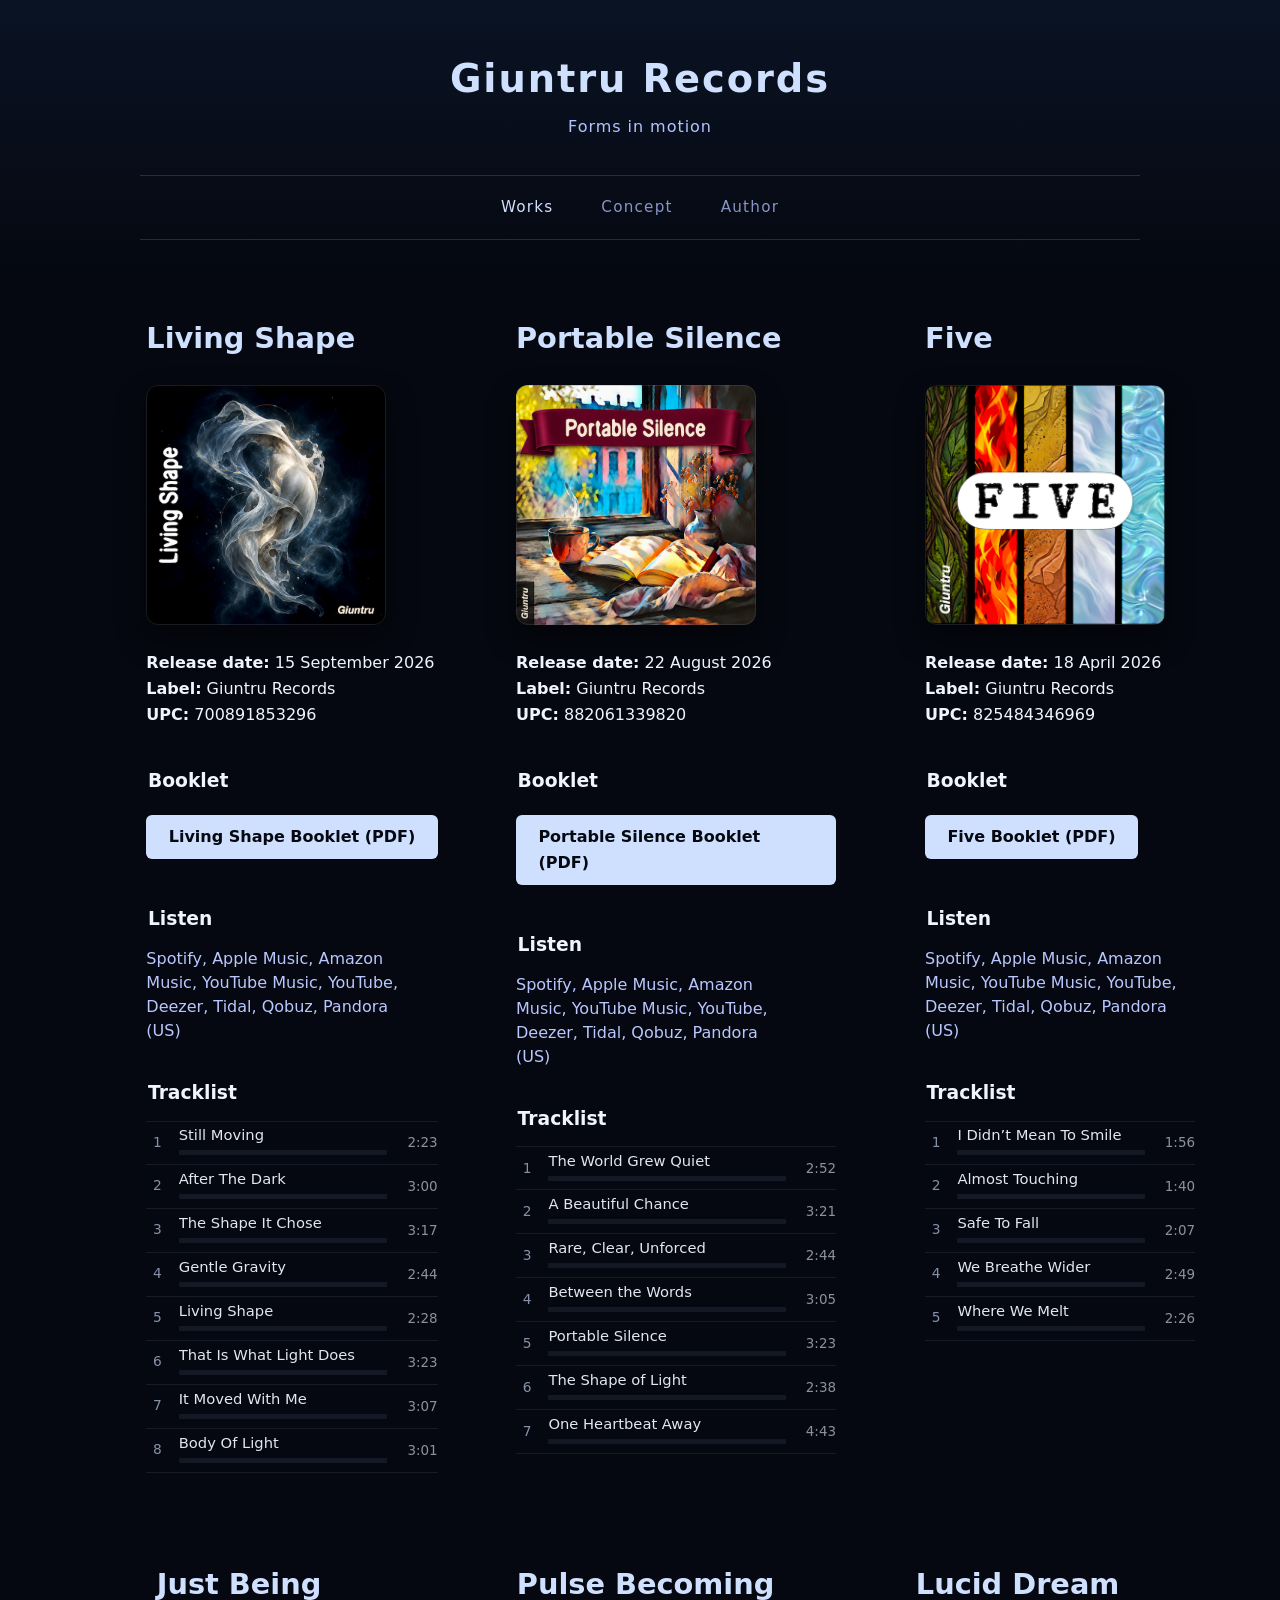
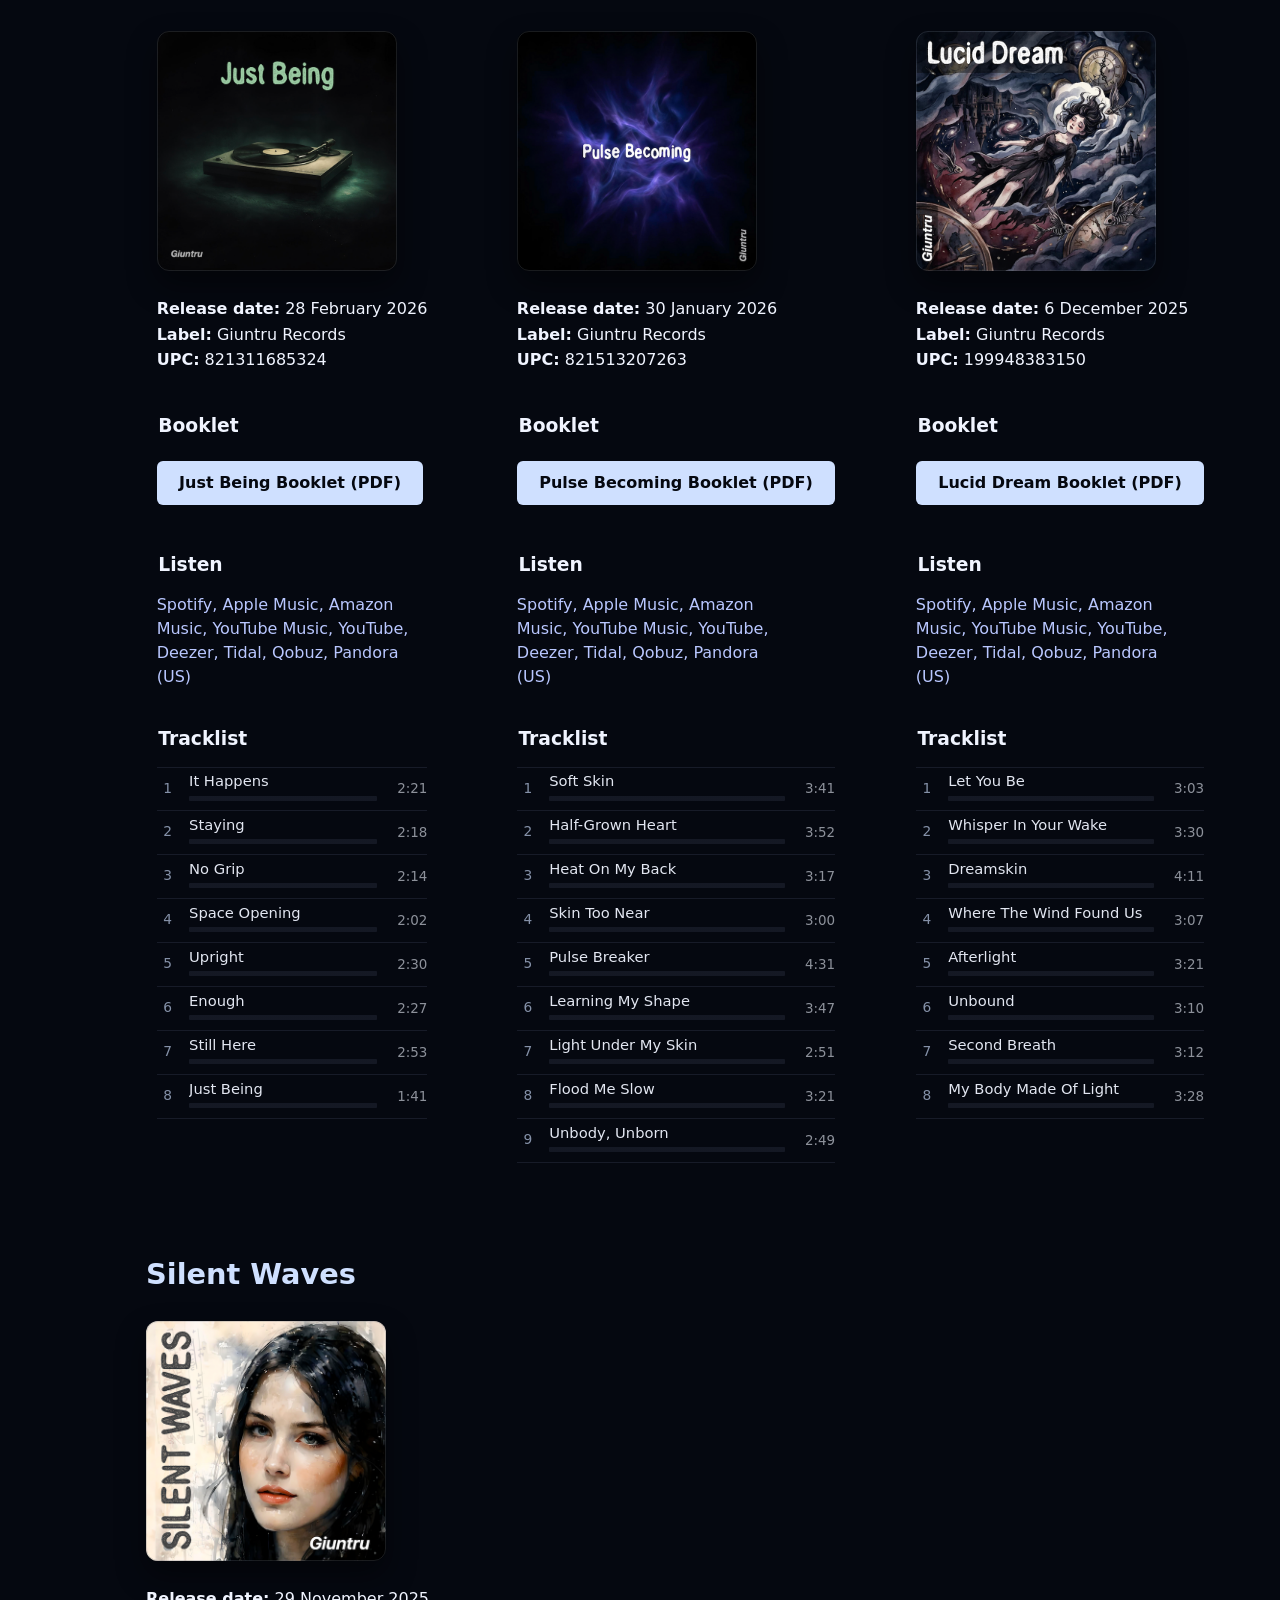
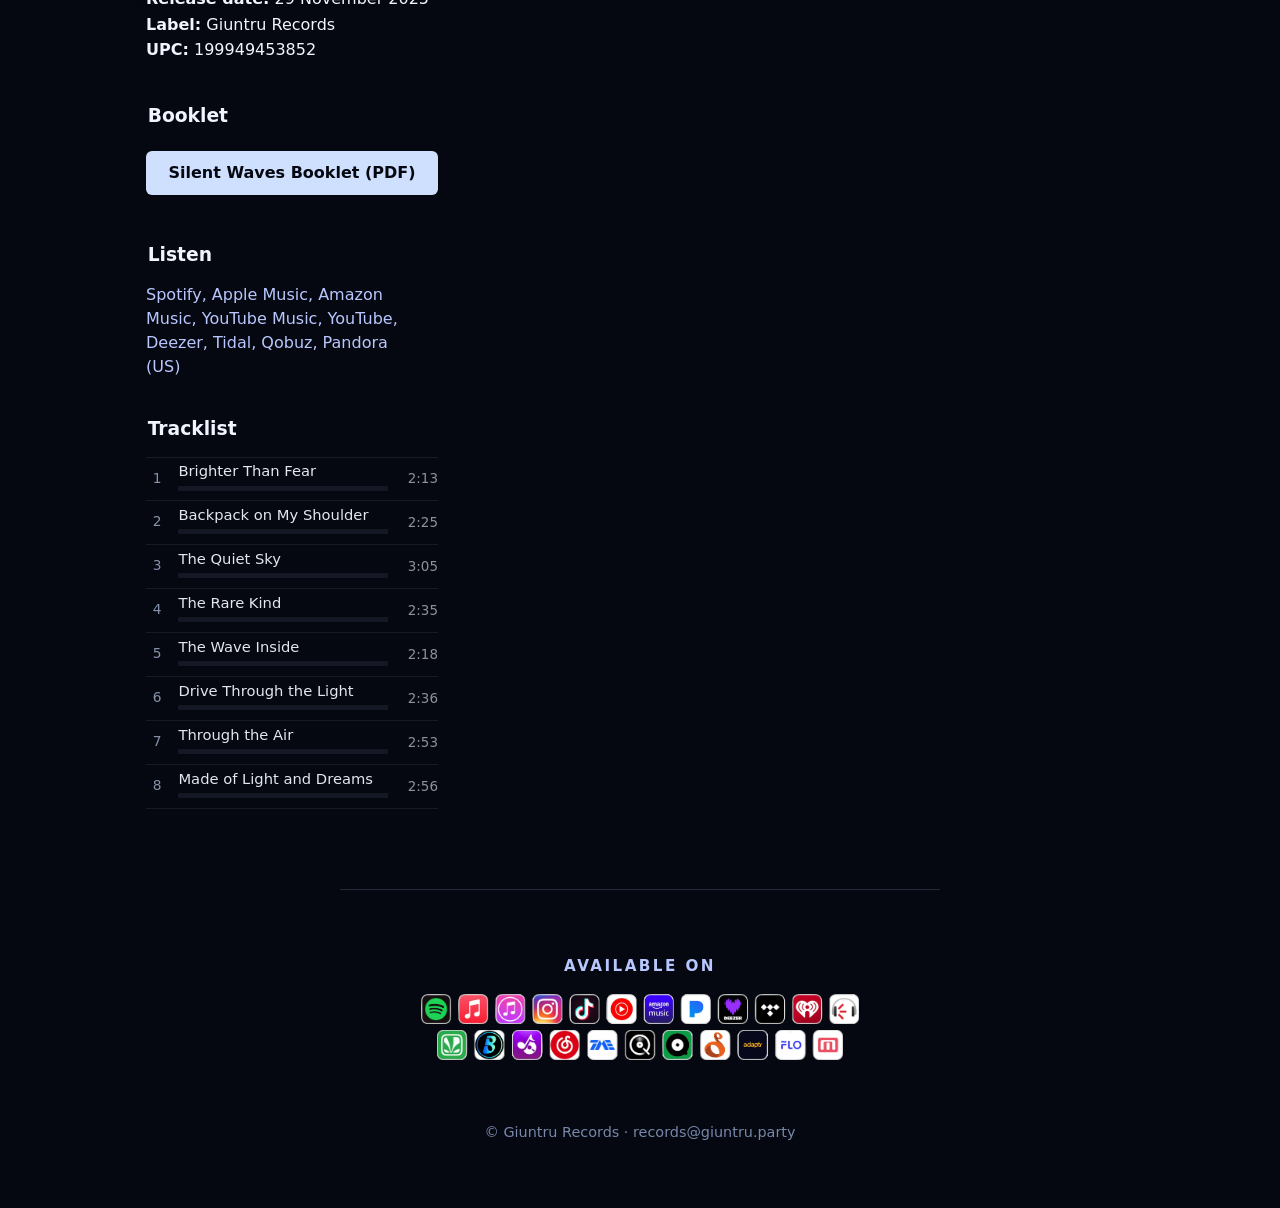
==== commit 14066e3b: "Add files via upload" ====
--- a/index.html
+++ b/index.html
@@ -79,24 +79,14 @@
               <span class="track-number">1</span>
 
               <span class="track-play" aria-hidden="true">
-                <svg viewBox="0 0 24 24">
-                  <path d="M8 5v14l11-7z"></path>
-                </svg>
-              </span>
-
-              <span class="track-pause" aria-hidden="true">
-                <svg viewBox="0 0 24 24">
-                  <path d="M7 5h4v14H7zM13 5h4v14h-4z"></path>
-                </svg>
-              </span>
-
-              <span class="track-eq" aria-hidden="true">
-                <i></i>
-                <i></i>
-                <i></i>
-                <i></i>
-                <i></i>
-              </span>
+                <svg viewBox="0 0 32 32"><circle cx="16" cy="16" r="15.4" fill="none" stroke="currentColor" stroke-width="1.2"></circle><path transform="translate(4.333333 4)" d="M8 5v14l11-7z"></path></svg>
+              </span>
+
+              <span class="track-pause" aria-hidden="true">
+                <svg viewBox="0 0 32 32"><circle cx="16" cy="16" r="15.4" fill="none" stroke="currentColor" stroke-width="1.2"></circle><path transform="translate(4 4)" d="M7 5h4v14H7zM13 5h4v14h-4z"></path></svg>
+              </span>
+
+              <span class="track-eq" aria-hidden="true"><span class="eq-channel eq-left"><i></i><i></i><i></i><i></i><i></i></span><span class="eq-channel eq-right"><i></i><i></i><i></i><i></i><i></i></span></span>
             </button>
 
             <div class="track-meta">
@@ -115,24 +105,14 @@
               <span class="track-number">2</span>
 
               <span class="track-play" aria-hidden="true">
-                <svg viewBox="0 0 24 24">
-                  <path d="M8 5v14l11-7z"></path>
-                </svg>
-              </span>
-
-              <span class="track-pause" aria-hidden="true">
-                <svg viewBox="0 0 24 24">
-                  <path d="M7 5h4v14H7zM13 5h4v14h-4z"></path>
-                </svg>
-              </span>
-
-              <span class="track-eq" aria-hidden="true">
-                <i></i>
-                <i></i>
-                <i></i>
-                <i></i>
-                <i></i>
-              </span>
+                <svg viewBox="0 0 32 32"><circle cx="16" cy="16" r="15.4" fill="none" stroke="currentColor" stroke-width="1.2"></circle><path transform="translate(4.333333 4)" d="M8 5v14l11-7z"></path></svg>
+              </span>
+
+              <span class="track-pause" aria-hidden="true">
+                <svg viewBox="0 0 32 32"><circle cx="16" cy="16" r="15.4" fill="none" stroke="currentColor" stroke-width="1.2"></circle><path transform="translate(4 4)" d="M7 5h4v14H7zM13 5h4v14h-4z"></path></svg>
+              </span>
+
+              <span class="track-eq" aria-hidden="true"><span class="eq-channel eq-left"><i></i><i></i><i></i><i></i><i></i></span><span class="eq-channel eq-right"><i></i><i></i><i></i><i></i><i></i></span></span>
             </button>
 
             <div class="track-meta">
@@ -151,24 +131,14 @@
               <span class="track-number">3</span>
 
               <span class="track-play" aria-hidden="true">
-                <svg viewBox="0 0 24 24">
-                  <path d="M8 5v14l11-7z"></path>
-                </svg>
-              </span>
-
-              <span class="track-pause" aria-hidden="true">
-                <svg viewBox="0 0 24 24">
-                  <path d="M7 5h4v14H7zM13 5h4v14h-4z"></path>
-                </svg>
-              </span>
-
-              <span class="track-eq" aria-hidden="true">
-                <i></i>
-                <i></i>
-                <i></i>
-                <i></i>
-                <i></i>
-              </span>
+                <svg viewBox="0 0 32 32"><circle cx="16" cy="16" r="15.4" fill="none" stroke="currentColor" stroke-width="1.2"></circle><path transform="translate(4.333333 4)" d="M8 5v14l11-7z"></path></svg>
+              </span>
+
+              <span class="track-pause" aria-hidden="true">
+                <svg viewBox="0 0 32 32"><circle cx="16" cy="16" r="15.4" fill="none" stroke="currentColor" stroke-width="1.2"></circle><path transform="translate(4 4)" d="M7 5h4v14H7zM13 5h4v14h-4z"></path></svg>
+              </span>
+
+              <span class="track-eq" aria-hidden="true"><span class="eq-channel eq-left"><i></i><i></i><i></i><i></i><i></i></span><span class="eq-channel eq-right"><i></i><i></i><i></i><i></i><i></i></span></span>
             </button>
 
             <div class="track-meta">
@@ -187,24 +157,14 @@
               <span class="track-number">4</span>
 
               <span class="track-play" aria-hidden="true">
-                <svg viewBox="0 0 24 24">
-                  <path d="M8 5v14l11-7z"></path>
-                </svg>
-              </span>
-
-              <span class="track-pause" aria-hidden="true">
-                <svg viewBox="0 0 24 24">
-                  <path d="M7 5h4v14H7zM13 5h4v14h-4z"></path>
-                </svg>
-              </span>
-
-              <span class="track-eq" aria-hidden="true">
-                <i></i>
-                <i></i>
-                <i></i>
-                <i></i>
-                <i></i>
-              </span>
+                <svg viewBox="0 0 32 32"><circle cx="16" cy="16" r="15.4" fill="none" stroke="currentColor" stroke-width="1.2"></circle><path transform="translate(4.333333 4)" d="M8 5v14l11-7z"></path></svg>
+              </span>
+
+              <span class="track-pause" aria-hidden="true">
+                <svg viewBox="0 0 32 32"><circle cx="16" cy="16" r="15.4" fill="none" stroke="currentColor" stroke-width="1.2"></circle><path transform="translate(4 4)" d="M7 5h4v14H7zM13 5h4v14h-4z"></path></svg>
+              </span>
+
+              <span class="track-eq" aria-hidden="true"><span class="eq-channel eq-left"><i></i><i></i><i></i><i></i><i></i></span><span class="eq-channel eq-right"><i></i><i></i><i></i><i></i><i></i></span></span>
             </button>
 
             <div class="track-meta">
@@ -223,24 +183,14 @@
               <span class="track-number">5</span>
 
               <span class="track-play" aria-hidden="true">
-                <svg viewBox="0 0 24 24">
-                  <path d="M8 5v14l11-7z"></path>
-                </svg>
-              </span>
-
-              <span class="track-pause" aria-hidden="true">
-                <svg viewBox="0 0 24 24">
-                  <path d="M7 5h4v14H7zM13 5h4v14h-4z"></path>
-                </svg>
-              </span>
-
-              <span class="track-eq" aria-hidden="true">
-                <i></i>
-                <i></i>
-                <i></i>
-                <i></i>
-                <i></i>
-              </span>
+                <svg viewBox="0 0 32 32"><circle cx="16" cy="16" r="15.4" fill="none" stroke="currentColor" stroke-width="1.2"></circle><path transform="translate(4.333333 4)" d="M8 5v14l11-7z"></path></svg>
+              </span>
+
+              <span class="track-pause" aria-hidden="true">
+                <svg viewBox="0 0 32 32"><circle cx="16" cy="16" r="15.4" fill="none" stroke="currentColor" stroke-width="1.2"></circle><path transform="translate(4 4)" d="M7 5h4v14H7zM13 5h4v14h-4z"></path></svg>
+              </span>
+
+              <span class="track-eq" aria-hidden="true"><span class="eq-channel eq-left"><i></i><i></i><i></i><i></i><i></i></span><span class="eq-channel eq-right"><i></i><i></i><i></i><i></i><i></i></span></span>
             </button>
 
             <div class="track-meta">
@@ -259,24 +209,14 @@
               <span class="track-number">6</span>
 
               <span class="track-play" aria-hidden="true">
-                <svg viewBox="0 0 24 24">
-                  <path d="M8 5v14l11-7z"></path>
-                </svg>
-              </span>
-
-              <span class="track-pause" aria-hidden="true">
-                <svg viewBox="0 0 24 24">
-                  <path d="M7 5h4v14H7zM13 5h4v14h-4z"></path>
-                </svg>
-              </span>
-
-              <span class="track-eq" aria-hidden="true">
-                <i></i>
-                <i></i>
-                <i></i>
-                <i></i>
-                <i></i>
-              </span>
+                <svg viewBox="0 0 32 32"><circle cx="16" cy="16" r="15.4" fill="none" stroke="currentColor" stroke-width="1.2"></circle><path transform="translate(4.333333 4)" d="M8 5v14l11-7z"></path></svg>
+              </span>
+
+              <span class="track-pause" aria-hidden="true">
+                <svg viewBox="0 0 32 32"><circle cx="16" cy="16" r="15.4" fill="none" stroke="currentColor" stroke-width="1.2"></circle><path transform="translate(4 4)" d="M7 5h4v14H7zM13 5h4v14h-4z"></path></svg>
+              </span>
+
+              <span class="track-eq" aria-hidden="true"><span class="eq-channel eq-left"><i></i><i></i><i></i><i></i><i></i></span><span class="eq-channel eq-right"><i></i><i></i><i></i><i></i><i></i></span></span>
             </button>
 
             <div class="track-meta">
@@ -295,24 +235,14 @@
               <span class="track-number">7</span>
 
               <span class="track-play" aria-hidden="true">
-                <svg viewBox="0 0 24 24">
-                  <path d="M8 5v14l11-7z"></path>
-                </svg>
-              </span>
-
-              <span class="track-pause" aria-hidden="true">
-                <svg viewBox="0 0 24 24">
-                  <path d="M7 5h4v14H7zM13 5h4v14h-4z"></path>
-                </svg>
-              </span>
-
-              <span class="track-eq" aria-hidden="true">
-                <i></i>
-                <i></i>
-                <i></i>
-                <i></i>
-                <i></i>
-              </span>
+                <svg viewBox="0 0 32 32"><circle cx="16" cy="16" r="15.4" fill="none" stroke="currentColor" stroke-width="1.2"></circle><path transform="translate(4.333333 4)" d="M8 5v14l11-7z"></path></svg>
+              </span>
+
+              <span class="track-pause" aria-hidden="true">
+                <svg viewBox="0 0 32 32"><circle cx="16" cy="16" r="15.4" fill="none" stroke="currentColor" stroke-width="1.2"></circle><path transform="translate(4 4)" d="M7 5h4v14H7zM13 5h4v14h-4z"></path></svg>
+              </span>
+
+              <span class="track-eq" aria-hidden="true"><span class="eq-channel eq-left"><i></i><i></i><i></i><i></i><i></i></span><span class="eq-channel eq-right"><i></i><i></i><i></i><i></i><i></i></span></span>
             </button>
 
             <div class="track-meta">
@@ -331,24 +261,14 @@
               <span class="track-number">8</span>
 
               <span class="track-play" aria-hidden="true">
-                <svg viewBox="0 0 24 24">
-                  <path d="M8 5v14l11-7z"></path>
-                </svg>
-              </span>
-
-              <span class="track-pause" aria-hidden="true">
-                <svg viewBox="0 0 24 24">
-                  <path d="M7 5h4v14H7zM13 5h4v14h-4z"></path>
-                </svg>
-              </span>
-
-              <span class="track-eq" aria-hidden="true">
-                <i></i>
-                <i></i>
-                <i></i>
-                <i></i>
-                <i></i>
-              </span>
+                <svg viewBox="0 0 32 32"><circle cx="16" cy="16" r="15.4" fill="none" stroke="currentColor" stroke-width="1.2"></circle><path transform="translate(4.333333 4)" d="M8 5v14l11-7z"></path></svg>
+              </span>
+
+              <span class="track-pause" aria-hidden="true">
+                <svg viewBox="0 0 32 32"><circle cx="16" cy="16" r="15.4" fill="none" stroke="currentColor" stroke-width="1.2"></circle><path transform="translate(4 4)" d="M7 5h4v14H7zM13 5h4v14h-4z"></path></svg>
+              </span>
+
+              <span class="track-eq" aria-hidden="true"><span class="eq-channel eq-left"><i></i><i></i><i></i><i></i><i></i></span><span class="eq-channel eq-right"><i></i><i></i><i></i><i></i><i></i></span></span>
             </button>
 
             <div class="track-meta">
@@ -411,24 +331,14 @@
               <span class="track-number">1</span>
 
               <span class="track-play" aria-hidden="true">
-                <svg viewBox="0 0 24 24">
-                  <path d="M8 5v14l11-7z"></path>
-                </svg>
-              </span>
-
-              <span class="track-pause" aria-hidden="true">
-                <svg viewBox="0 0 24 24">
-                  <path d="M7 5h4v14H7zM13 5h4v14h-4z"></path>
-                </svg>
-              </span>
-
-              <span class="track-eq" aria-hidden="true">
-                <i></i>
-                <i></i>
-                <i></i>
-                <i></i>
-                <i></i>
-              </span>
+                <svg viewBox="0 0 32 32"><circle cx="16" cy="16" r="15.4" fill="none" stroke="currentColor" stroke-width="1.2"></circle><path transform="translate(4.333333 4)" d="M8 5v14l11-7z"></path></svg>
+              </span>
+
+              <span class="track-pause" aria-hidden="true">
+                <svg viewBox="0 0 32 32"><circle cx="16" cy="16" r="15.4" fill="none" stroke="currentColor" stroke-width="1.2"></circle><path transform="translate(4 4)" d="M7 5h4v14H7zM13 5h4v14h-4z"></path></svg>
+              </span>
+
+              <span class="track-eq" aria-hidden="true"><span class="eq-channel eq-left"><i></i><i></i><i></i><i></i><i></i></span><span class="eq-channel eq-right"><i></i><i></i><i></i><i></i><i></i></span></span>
             </button>
 
             <div class="track-meta">
@@ -446,24 +356,14 @@
               <span class="track-number">2</span>
 
               <span class="track-play" aria-hidden="true">
-                <svg viewBox="0 0 24 24">
-                  <path d="M8 5v14l11-7z"></path>
-                </svg>
-              </span>
-
-              <span class="track-pause" aria-hidden="true">
-                <svg viewBox="0 0 24 24">
-                  <path d="M7 5h4v14H7zM13 5h4v14h-4z"></path>
-                </svg>
-              </span>
-
-              <span class="track-eq" aria-hidden="true">
-                <i></i>
-                <i></i>
-                <i></i>
-                <i></i>
-                <i></i>
-              </span>
+                <svg viewBox="0 0 32 32"><circle cx="16" cy="16" r="15.4" fill="none" stroke="currentColor" stroke-width="1.2"></circle><path transform="translate(4.333333 4)" d="M8 5v14l11-7z"></path></svg>
+              </span>
+
+              <span class="track-pause" aria-hidden="true">
+                <svg viewBox="0 0 32 32"><circle cx="16" cy="16" r="15.4" fill="none" stroke="currentColor" stroke-width="1.2"></circle><path transform="translate(4 4)" d="M7 5h4v14H7zM13 5h4v14h-4z"></path></svg>
+              </span>
+
+              <span class="track-eq" aria-hidden="true"><span class="eq-channel eq-left"><i></i><i></i><i></i><i></i><i></i></span><span class="eq-channel eq-right"><i></i><i></i><i></i><i></i><i></i></span></span>
             </button>
 
             <div class="track-meta">
@@ -481,24 +381,14 @@
               <span class="track-number">3</span>
 
               <span class="track-play" aria-hidden="true">
-                <svg viewBox="0 0 24 24">
-                  <path d="M8 5v14l11-7z"></path>
-                </svg>
-              </span>
-
-              <span class="track-pause" aria-hidden="true">
-                <svg viewBox="0 0 24 24">
-                  <path d="M7 5h4v14H7zM13 5h4v14h-4z"></path>
-                </svg>
-              </span>
-
-              <span class="track-eq" aria-hidden="true">
-                <i></i>
-                <i></i>
-                <i></i>
-                <i></i>
-                <i></i>
-              </span>
+                <svg viewBox="0 0 32 32"><circle cx="16" cy="16" r="15.4" fill="none" stroke="currentColor" stroke-width="1.2"></circle><path transform="translate(4.333333 4)" d="M8 5v14l11-7z"></path></svg>
+              </span>
+
+              <span class="track-pause" aria-hidden="true">
+                <svg viewBox="0 0 32 32"><circle cx="16" cy="16" r="15.4" fill="none" stroke="currentColor" stroke-width="1.2"></circle><path transform="translate(4 4)" d="M7 5h4v14H7zM13 5h4v14h-4z"></path></svg>
+              </span>
+
+              <span class="track-eq" aria-hidden="true"><span class="eq-channel eq-left"><i></i><i></i><i></i><i></i><i></i></span><span class="eq-channel eq-right"><i></i><i></i><i></i><i></i><i></i></span></span>
             </button>
 
             <div class="track-meta">
@@ -516,24 +406,14 @@
               <span class="track-number">4</span>
 
               <span class="track-play" aria-hidden="true">
-                <svg viewBox="0 0 24 24">
-                  <path d="M8 5v14l11-7z"></path>
-                </svg>
-              </span>
-
-              <span class="track-pause" aria-hidden="true">
-                <svg viewBox="0 0 24 24">
-                  <path d="M7 5h4v14H7zM13 5h4v14h-4z"></path>
-                </svg>
-              </span>
-
-              <span class="track-eq" aria-hidden="true">
-                <i></i>
-                <i></i>
-                <i></i>
-                <i></i>
-                <i></i>
-              </span>
+                <svg viewBox="0 0 32 32"><circle cx="16" cy="16" r="15.4" fill="none" stroke="currentColor" stroke-width="1.2"></circle><path transform="translate(4.333333 4)" d="M8 5v14l11-7z"></path></svg>
+              </span>
+
+              <span class="track-pause" aria-hidden="true">
+                <svg viewBox="0 0 32 32"><circle cx="16" cy="16" r="15.4" fill="none" stroke="currentColor" stroke-width="1.2"></circle><path transform="translate(4 4)" d="M7 5h4v14H7zM13 5h4v14h-4z"></path></svg>
+              </span>
+
+              <span class="track-eq" aria-hidden="true"><span class="eq-channel eq-left"><i></i><i></i><i></i><i></i><i></i></span><span class="eq-channel eq-right"><i></i><i></i><i></i><i></i><i></i></span></span>
             </button>
 
             <div class="track-meta">
@@ -551,24 +431,14 @@
               <span class="track-number">5</span>
 
               <span class="track-play" aria-hidden="true">
-                <svg viewBox="0 0 24 24">
-                  <path d="M8 5v14l11-7z"></path>
-                </svg>
-              </span>
-
-              <span class="track-pause" aria-hidden="true">
-                <svg viewBox="0 0 24 24">
-                  <path d="M7 5h4v14H7zM13 5h4v14h-4z"></path>
-                </svg>
-              </span>
-
-              <span class="track-eq" aria-hidden="true">
-                <i></i>
-                <i></i>
-                <i></i>
-                <i></i>
-                <i></i>
-              </span>
+                <svg viewBox="0 0 32 32"><circle cx="16" cy="16" r="15.4" fill="none" stroke="currentColor" stroke-width="1.2"></circle><path transform="translate(4.333333 4)" d="M8 5v14l11-7z"></path></svg>
+              </span>
+
+              <span class="track-pause" aria-hidden="true">
+                <svg viewBox="0 0 32 32"><circle cx="16" cy="16" r="15.4" fill="none" stroke="currentColor" stroke-width="1.2"></circle><path transform="translate(4 4)" d="M7 5h4v14H7zM13 5h4v14h-4z"></path></svg>
+              </span>
+
+              <span class="track-eq" aria-hidden="true"><span class="eq-channel eq-left"><i></i><i></i><i></i><i></i><i></i></span><span class="eq-channel eq-right"><i></i><i></i><i></i><i></i><i></i></span></span>
             </button>
 
             <div class="track-meta">
@@ -586,24 +456,14 @@
               <span class="track-number">6</span>
 
               <span class="track-play" aria-hidden="true">
-                <svg viewBox="0 0 24 24">
-                  <path d="M8 5v14l11-7z"></path>
-                </svg>
-              </span>
-
-              <span class="track-pause" aria-hidden="true">
-                <svg viewBox="0 0 24 24">
-                  <path d="M7 5h4v14H7zM13 5h4v14h-4z"></path>
-                </svg>
-              </span>
-
-              <span class="track-eq" aria-hidden="true">
-                <i></i>
-                <i></i>
-                <i></i>
-                <i></i>
-                <i></i>
-              </span>
+                <svg viewBox="0 0 32 32"><circle cx="16" cy="16" r="15.4" fill="none" stroke="currentColor" stroke-width="1.2"></circle><path transform="translate(4.333333 4)" d="M8 5v14l11-7z"></path></svg>
+              </span>
+
+              <span class="track-pause" aria-hidden="true">
+                <svg viewBox="0 0 32 32"><circle cx="16" cy="16" r="15.4" fill="none" stroke="currentColor" stroke-width="1.2"></circle><path transform="translate(4 4)" d="M7 5h4v14H7zM13 5h4v14h-4z"></path></svg>
+              </span>
+
+              <span class="track-eq" aria-hidden="true"><span class="eq-channel eq-left"><i></i><i></i><i></i><i></i><i></i></span><span class="eq-channel eq-right"><i></i><i></i><i></i><i></i><i></i></span></span>
             </button>
 
             <div class="track-meta">
@@ -621,24 +481,14 @@
               <span class="track-number">7</span>
 
               <span class="track-play" aria-hidden="true">
-                <svg viewBox="0 0 24 24">
-                  <path d="M8 5v14l11-7z"></path>
-                </svg>
-              </span>
-
-              <span class="track-pause" aria-hidden="true">
-                <svg viewBox="0 0 24 24">
-                  <path d="M7 5h4v14H7zM13 5h4v14h-4z"></path>
-                </svg>
-              </span>
-
-              <span class="track-eq" aria-hidden="true">
-                <i></i>
-                <i></i>
-                <i></i>
-                <i></i>
-                <i></i>
-              </span>
+                <svg viewBox="0 0 32 32"><circle cx="16" cy="16" r="15.4" fill="none" stroke="currentColor" stroke-width="1.2"></circle><path transform="translate(4.333333 4)" d="M8 5v14l11-7z"></path></svg>
+              </span>
+
+              <span class="track-pause" aria-hidden="true">
+                <svg viewBox="0 0 32 32"><circle cx="16" cy="16" r="15.4" fill="none" stroke="currentColor" stroke-width="1.2"></circle><path transform="translate(4 4)" d="M7 5h4v14H7zM13 5h4v14h-4z"></path></svg>
+              </span>
+
+              <span class="track-eq" aria-hidden="true"><span class="eq-channel eq-left"><i></i><i></i><i></i><i></i><i></i></span><span class="eq-channel eq-right"><i></i><i></i><i></i><i></i><i></i></span></span>
             </button>
 
             <div class="track-meta">
@@ -698,24 +548,14 @@
               <span class="track-number">1</span>
 
               <span class="track-play" aria-hidden="true">
-                <svg viewBox="0 0 24 24">
-                  <path d="M8 5v14l11-7z"></path>
-                </svg>
-              </span>
-
-              <span class="track-pause" aria-hidden="true">
-                <svg viewBox="0 0 24 24">
-                  <path d="M7 5h4v14H7zM13 5h4v14h-4z"></path>
-                </svg>
-              </span>
-
-              <span class="track-eq" aria-hidden="true">
-                <i></i>
-                <i></i>
-                <i></i>
-                <i></i>
-                <i></i>
-              </span>
+                <svg viewBox="0 0 32 32"><circle cx="16" cy="16" r="15.4" fill="none" stroke="currentColor" stroke-width="1.2"></circle><path transform="translate(4.333333 4)" d="M8 5v14l11-7z"></path></svg>
+              </span>
+
+              <span class="track-pause" aria-hidden="true">
+                <svg viewBox="0 0 32 32"><circle cx="16" cy="16" r="15.4" fill="none" stroke="currentColor" stroke-width="1.2"></circle><path transform="translate(4 4)" d="M7 5h4v14H7zM13 5h4v14h-4z"></path></svg>
+              </span>
+
+              <span class="track-eq" aria-hidden="true"><span class="eq-channel eq-left"><i></i><i></i><i></i><i></i><i></i></span><span class="eq-channel eq-right"><i></i><i></i><i></i><i></i><i></i></span></span>
             </button>
 
             <div class="track-meta">
@@ -733,24 +573,14 @@
               <span class="track-number">2</span>
 
               <span class="track-play" aria-hidden="true">
-                <svg viewBox="0 0 24 24">
-                  <path d="M8 5v14l11-7z"></path>
-                </svg>
-              </span>
-
-              <span class="track-pause" aria-hidden="true">
-                <svg viewBox="0 0 24 24">
-                  <path d="M7 5h4v14H7zM13 5h4v14h-4z"></path>
-                </svg>
-              </span>
-
-              <span class="track-eq" aria-hidden="true">
-                <i></i>
-                <i></i>
-                <i></i>
-                <i></i>
-                <i></i>
-              </span>
+                <svg viewBox="0 0 32 32"><circle cx="16" cy="16" r="15.4" fill="none" stroke="currentColor" stroke-width="1.2"></circle><path transform="translate(4.333333 4)" d="M8 5v14l11-7z"></path></svg>
+              </span>
+
+              <span class="track-pause" aria-hidden="true">
+                <svg viewBox="0 0 32 32"><circle cx="16" cy="16" r="15.4" fill="none" stroke="currentColor" stroke-width="1.2"></circle><path transform="translate(4 4)" d="M7 5h4v14H7zM13 5h4v14h-4z"></path></svg>
+              </span>
+
+              <span class="track-eq" aria-hidden="true"><span class="eq-channel eq-left"><i></i><i></i><i></i><i></i><i></i></span><span class="eq-channel eq-right"><i></i><i></i><i></i><i></i><i></i></span></span>
             </button>
 
             <div class="track-meta">
@@ -768,24 +598,14 @@
               <span class="track-number">3</span>
 
               <span class="track-play" aria-hidden="true">
-                <svg viewBox="0 0 24 24">
-                  <path d="M8 5v14l11-7z"></path>
-                </svg>
-              </span>
-
-              <span class="track-pause" aria-hidden="true">
-                <svg viewBox="0 0 24 24">
-                  <path d="M7 5h4v14H7zM13 5h4v14h-4z"></path>
-                </svg>
-              </span>
-
-              <span class="track-eq" aria-hidden="true">
-                <i></i>
-                <i></i>
-                <i></i>
-                <i></i>
-                <i></i>
-              </span>
+                <svg viewBox="0 0 32 32"><circle cx="16" cy="16" r="15.4" fill="none" stroke="currentColor" stroke-width="1.2"></circle><path transform="translate(4.333333 4)" d="M8 5v14l11-7z"></path></svg>
+              </span>
+
+              <span class="track-pause" aria-hidden="true">
+                <svg viewBox="0 0 32 32"><circle cx="16" cy="16" r="15.4" fill="none" stroke="currentColor" stroke-width="1.2"></circle><path transform="translate(4 4)" d="M7 5h4v14H7zM13 5h4v14h-4z"></path></svg>
+              </span>
+
+              <span class="track-eq" aria-hidden="true"><span class="eq-channel eq-left"><i></i><i></i><i></i><i></i><i></i></span><span class="eq-channel eq-right"><i></i><i></i><i></i><i></i><i></i></span></span>
             </button>
 
             <div class="track-meta">
@@ -803,24 +623,14 @@
               <span class="track-number">4</span>
 
               <span class="track-play" aria-hidden="true">
-                <svg viewBox="0 0 24 24">
-                  <path d="M8 5v14l11-7z"></path>
-                </svg>
-              </span>
-
-              <span class="track-pause" aria-hidden="true">
-                <svg viewBox="0 0 24 24">
-                  <path d="M7 5h4v14H7zM13 5h4v14h-4z"></path>
-                </svg>
-              </span>
-
-              <span class="track-eq" aria-hidden="true">
-                <i></i>
-                <i></i>
-                <i></i>
-                <i></i>
-                <i></i>
-              </span>
+                <svg viewBox="0 0 32 32"><circle cx="16" cy="16" r="15.4" fill="none" stroke="currentColor" stroke-width="1.2"></circle><path transform="translate(4.333333 4)" d="M8 5v14l11-7z"></path></svg>
+              </span>
+
+              <span class="track-pause" aria-hidden="true">
+                <svg viewBox="0 0 32 32"><circle cx="16" cy="16" r="15.4" fill="none" stroke="currentColor" stroke-width="1.2"></circle><path transform="translate(4 4)" d="M7 5h4v14H7zM13 5h4v14h-4z"></path></svg>
+              </span>
+
+              <span class="track-eq" aria-hidden="true"><span class="eq-channel eq-left"><i></i><i></i><i></i><i></i><i></i></span><span class="eq-channel eq-right"><i></i><i></i><i></i><i></i><i></i></span></span>
             </button>
 
             <div class="track-meta">
@@ -838,24 +648,14 @@
               <span class="track-number">5</span>
 
               <span class="track-play" aria-hidden="true">
-                <svg viewBox="0 0 24 24">
-                  <path d="M8 5v14l11-7z"></path>
-                </svg>
-              </span>
-
-              <span class="track-pause" aria-hidden="true">
-                <svg viewBox="0 0 24 24">
-                  <path d="M7 5h4v14H7zM13 5h4v14h-4z"></path>
-                </svg>
-              </span>
-
-              <span class="track-eq" aria-hidden="true">
-                <i></i>
-                <i></i>
-                <i></i>
-                <i></i>
-                <i></i>
-              </span>
+                <svg viewBox="0 0 32 32"><circle cx="16" cy="16" r="15.4" fill="none" stroke="currentColor" stroke-width="1.2"></circle><path transform="translate(4.333333 4)" d="M8 5v14l11-7z"></path></svg>
+              </span>
+
+              <span class="track-pause" aria-hidden="true">
+                <svg viewBox="0 0 32 32"><circle cx="16" cy="16" r="15.4" fill="none" stroke="currentColor" stroke-width="1.2"></circle><path transform="translate(4 4)" d="M7 5h4v14H7zM13 5h4v14h-4z"></path></svg>
+              </span>
+
+              <span class="track-eq" aria-hidden="true"><span class="eq-channel eq-left"><i></i><i></i><i></i><i></i><i></i></span><span class="eq-channel eq-right"><i></i><i></i><i></i><i></i><i></i></span></span>
             </button>
 
             <div class="track-meta">
@@ -915,24 +715,14 @@
               <span class="track-number">1</span>
 
               <span class="track-play" aria-hidden="true">
-                <svg viewBox="0 0 24 24">
-                  <path d="M8 5v14l11-7z"></path>
-                </svg>
-              </span>
-
-              <span class="track-pause" aria-hidden="true">
-                <svg viewBox="0 0 24 24">
-                  <path d="M7 5h4v14H7zM13 5h4v14h-4z"></path>
-                </svg>
-              </span>
-
-              <span class="track-eq" aria-hidden="true">
-                <i></i>
-                <i></i>
-                <i></i>
-                <i></i>
-                <i></i>
-              </span>
+                <svg viewBox="0 0 32 32"><circle cx="16" cy="16" r="15.4" fill="none" stroke="currentColor" stroke-width="1.2"></circle><path transform="translate(4.333333 4)" d="M8 5v14l11-7z"></path></svg>
+              </span>
+
+              <span class="track-pause" aria-hidden="true">
+                <svg viewBox="0 0 32 32"><circle cx="16" cy="16" r="15.4" fill="none" stroke="currentColor" stroke-width="1.2"></circle><path transform="translate(4 4)" d="M7 5h4v14H7zM13 5h4v14h-4z"></path></svg>
+              </span>
+
+              <span class="track-eq" aria-hidden="true"><span class="eq-channel eq-left"><i></i><i></i><i></i><i></i><i></i></span><span class="eq-channel eq-right"><i></i><i></i><i></i><i></i><i></i></span></span>
             </button>
 
             <div class="track-meta">
@@ -950,24 +740,14 @@
               <span class="track-number">2</span>
 
               <span class="track-play" aria-hidden="true">
-                <svg viewBox="0 0 24 24">
-                  <path d="M8 5v14l11-7z"></path>
-                </svg>
-              </span>
-
-              <span class="track-pause" aria-hidden="true">
-                <svg viewBox="0 0 24 24">
-                  <path d="M7 5h4v14H7zM13 5h4v14h-4z"></path>
-                </svg>
-              </span>
-
-              <span class="track-eq" aria-hidden="true">
-                <i></i>
-                <i></i>
-                <i></i>
-                <i></i>
-                <i></i>
-              </span>
+                <svg viewBox="0 0 32 32"><circle cx="16" cy="16" r="15.4" fill="none" stroke="currentColor" stroke-width="1.2"></circle><path transform="translate(4.333333 4)" d="M8 5v14l11-7z"></path></svg>
+              </span>
+
+              <span class="track-pause" aria-hidden="true">
+                <svg viewBox="0 0 32 32"><circle cx="16" cy="16" r="15.4" fill="none" stroke="currentColor" stroke-width="1.2"></circle><path transform="translate(4 4)" d="M7 5h4v14H7zM13 5h4v14h-4z"></path></svg>
+              </span>
+
+              <span class="track-eq" aria-hidden="true"><span class="eq-channel eq-left"><i></i><i></i><i></i><i></i><i></i></span><span class="eq-channel eq-right"><i></i><i></i><i></i><i></i><i></i></span></span>
             </button>
 
             <div class="track-meta">
@@ -985,24 +765,14 @@
               <span class="track-number">3</span>
 
               <span class="track-play" aria-hidden="true">
-                <svg viewBox="0 0 24 24">
-                  <path d="M8 5v14l11-7z"></path>
-                </svg>
-              </span>
-
-              <span class="track-pause" aria-hidden="true">
-                <svg viewBox="0 0 24 24">
-                  <path d="M7 5h4v14H7zM13 5h4v14h-4z"></path>
-                </svg>
-              </span>
-
-              <span class="track-eq" aria-hidden="true">
-                <i></i>
-                <i></i>
-                <i></i>
-                <i></i>
-                <i></i>
-              </span>
+                <svg viewBox="0 0 32 32"><circle cx="16" cy="16" r="15.4" fill="none" stroke="currentColor" stroke-width="1.2"></circle><path transform="translate(4.333333 4)" d="M8 5v14l11-7z"></path></svg>
+              </span>
+
+              <span class="track-pause" aria-hidden="true">
+                <svg viewBox="0 0 32 32"><circle cx="16" cy="16" r="15.4" fill="none" stroke="currentColor" stroke-width="1.2"></circle><path transform="translate(4 4)" d="M7 5h4v14H7zM13 5h4v14h-4z"></path></svg>
+              </span>
+
+              <span class="track-eq" aria-hidden="true"><span class="eq-channel eq-left"><i></i><i></i><i></i><i></i><i></i></span><span class="eq-channel eq-right"><i></i><i></i><i></i><i></i><i></i></span></span>
             </button>
 
             <div class="track-meta">
@@ -1020,24 +790,14 @@
               <span class="track-number">4</span>
 
               <span class="track-play" aria-hidden="true">
-                <svg viewBox="0 0 24 24">
-                  <path d="M8 5v14l11-7z"></path>
-                </svg>
-              </span>
-
-              <span class="track-pause" aria-hidden="true">
-                <svg viewBox="0 0 24 24">
-                  <path d="M7 5h4v14H7zM13 5h4v14h-4z"></path>
-                </svg>
-              </span>
-
-              <span class="track-eq" aria-hidden="true">
-                <i></i>
-                <i></i>
-                <i></i>
-                <i></i>
-                <i></i>
-              </span>
+                <svg viewBox="0 0 32 32"><circle cx="16" cy="16" r="15.4" fill="none" stroke="currentColor" stroke-width="1.2"></circle><path transform="translate(4.333333 4)" d="M8 5v14l11-7z"></path></svg>
+              </span>
+
+              <span class="track-pause" aria-hidden="true">
+                <svg viewBox="0 0 32 32"><circle cx="16" cy="16" r="15.4" fill="none" stroke="currentColor" stroke-width="1.2"></circle><path transform="translate(4 4)" d="M7 5h4v14H7zM13 5h4v14h-4z"></path></svg>
+              </span>
+
+              <span class="track-eq" aria-hidden="true"><span class="eq-channel eq-left"><i></i><i></i><i></i><i></i><i></i></span><span class="eq-channel eq-right"><i></i><i></i><i></i><i></i><i></i></span></span>
             </button>
 
             <div class="track-meta">
@@ -1055,24 +815,14 @@
               <span class="track-number">5</span>
 
               <span class="track-play" aria-hidden="true">
-                <svg viewBox="0 0 24 24">
-                  <path d="M8 5v14l11-7z"></path>
-                </svg>
-              </span>
-
-              <span class="track-pause" aria-hidden="true">
-                <svg viewBox="0 0 24 24">
-                  <path d="M7 5h4v14H7zM13 5h4v14h-4z"></path>
-                </svg>
-              </span>
-
-              <span class="track-eq" aria-hidden="true">
-                <i></i>
-                <i></i>
-                <i></i>
-                <i></i>
-                <i></i>
-              </span>
+                <svg viewBox="0 0 32 32"><circle cx="16" cy="16" r="15.4" fill="none" stroke="currentColor" stroke-width="1.2"></circle><path transform="translate(4.333333 4)" d="M8 5v14l11-7z"></path></svg>
+              </span>
+
+              <span class="track-pause" aria-hidden="true">
+                <svg viewBox="0 0 32 32"><circle cx="16" cy="16" r="15.4" fill="none" stroke="currentColor" stroke-width="1.2"></circle><path transform="translate(4 4)" d="M7 5h4v14H7zM13 5h4v14h-4z"></path></svg>
+              </span>
+
+              <span class="track-eq" aria-hidden="true"><span class="eq-channel eq-left"><i></i><i></i><i></i><i></i><i></i></span><span class="eq-channel eq-right"><i></i><i></i><i></i><i></i><i></i></span></span>
             </button>
 
             <div class="track-meta">
@@ -1090,24 +840,14 @@
               <span class="track-number">6</span>
 
               <span class="track-play" aria-hidden="true">
-                <svg viewBox="0 0 24 24">
-                  <path d="M8 5v14l11-7z"></path>
-                </svg>
-              </span>
-
-              <span class="track-pause" aria-hidden="true">
-                <svg viewBox="0 0 24 24">
-                  <path d="M7 5h4v14H7zM13 5h4v14h-4z"></path>
-                </svg>
-              </span>
-
-              <span class="track-eq" aria-hidden="true">
-                <i></i>
-                <i></i>
-                <i></i>
-                <i></i>
-                <i></i>
-              </span>
+                <svg viewBox="0 0 32 32"><circle cx="16" cy="16" r="15.4" fill="none" stroke="currentColor" stroke-width="1.2"></circle><path transform="translate(4.333333 4)" d="M8 5v14l11-7z"></path></svg>
+              </span>
+
+              <span class="track-pause" aria-hidden="true">
+                <svg viewBox="0 0 32 32"><circle cx="16" cy="16" r="15.4" fill="none" stroke="currentColor" stroke-width="1.2"></circle><path transform="translate(4 4)" d="M7 5h4v14H7zM13 5h4v14h-4z"></path></svg>
+              </span>
+
+              <span class="track-eq" aria-hidden="true"><span class="eq-channel eq-left"><i></i><i></i><i></i><i></i><i></i></span><span class="eq-channel eq-right"><i></i><i></i><i></i><i></i><i></i></span></span>
             </button>
 
             <div class="track-meta">
@@ -1125,24 +865,14 @@
               <span class="track-number">7</span>
 
               <span class="track-play" aria-hidden="true">
-                <svg viewBox="0 0 24 24">
-                  <path d="M8 5v14l11-7z"></path>
-                </svg>
-              </span>
-
-              <span class="track-pause" aria-hidden="true">
-                <svg viewBox="0 0 24 24">
-                  <path d="M7 5h4v14H7zM13 5h4v14h-4z"></path>
-                </svg>
-              </span>
-
-              <span class="track-eq" aria-hidden="true">
-                <i></i>
-                <i></i>
-                <i></i>
-                <i></i>
-                <i></i>
-              </span>
+                <svg viewBox="0 0 32 32"><circle cx="16" cy="16" r="15.4" fill="none" stroke="currentColor" stroke-width="1.2"></circle><path transform="translate(4.333333 4)" d="M8 5v14l11-7z"></path></svg>
+              </span>
+
+              <span class="track-pause" aria-hidden="true">
+                <svg viewBox="0 0 32 32"><circle cx="16" cy="16" r="15.4" fill="none" stroke="currentColor" stroke-width="1.2"></circle><path transform="translate(4 4)" d="M7 5h4v14H7zM13 5h4v14h-4z"></path></svg>
+              </span>
+
+              <span class="track-eq" aria-hidden="true"><span class="eq-channel eq-left"><i></i><i></i><i></i><i></i><i></i></span><span class="eq-channel eq-right"><i></i><i></i><i></i><i></i><i></i></span></span>
             </button>
 
             <div class="track-meta">
@@ -1160,24 +890,14 @@
               <span class="track-number">8</span>
 
               <span class="track-play" aria-hidden="true">
-                <svg viewBox="0 0 24 24">
-                  <path d="M8 5v14l11-7z"></path>
-                </svg>
-              </span>
-
-              <span class="track-pause" aria-hidden="true">
-                <svg viewBox="0 0 24 24">
-                  <path d="M7 5h4v14H7zM13 5h4v14h-4z"></path>
-                </svg>
-              </span>
-
-              <span class="track-eq" aria-hidden="true">
-                <i></i>
-                <i></i>
-                <i></i>
-                <i></i>
-                <i></i>
-              </span>
+                <svg viewBox="0 0 32 32"><circle cx="16" cy="16" r="15.4" fill="none" stroke="currentColor" stroke-width="1.2"></circle><path transform="translate(4.333333 4)" d="M8 5v14l11-7z"></path></svg>
+              </span>
+
+              <span class="track-pause" aria-hidden="true">
+                <svg viewBox="0 0 32 32"><circle cx="16" cy="16" r="15.4" fill="none" stroke="currentColor" stroke-width="1.2"></circle><path transform="translate(4 4)" d="M7 5h4v14H7zM13 5h4v14h-4z"></path></svg>
+              </span>
+
+              <span class="track-eq" aria-hidden="true"><span class="eq-channel eq-left"><i></i><i></i><i></i><i></i><i></i></span><span class="eq-channel eq-right"><i></i><i></i><i></i><i></i><i></i></span></span>
             </button>
 
             <div class="track-meta">
@@ -1239,24 +959,14 @@
               <span class="track-number">1</span>
 
               <span class="track-play" aria-hidden="true">
-                <svg viewBox="0 0 24 24">
-                  <path d="M8 5v14l11-7z"></path>
-                </svg>
-              </span>
-
-              <span class="track-pause" aria-hidden="true">
-                <svg viewBox="0 0 24 24">
-                  <path d="M7 5h4v14H7zM13 5h4v14h-4z"></path>
-                </svg>
-              </span>
-
-              <span class="track-eq" aria-hidden="true">
-                <i></i>
-                <i></i>
-                <i></i>
-                <i></i>
-                <i></i>
-              </span>
+                <svg viewBox="0 0 32 32"><circle cx="16" cy="16" r="15.4" fill="none" stroke="currentColor" stroke-width="1.2"></circle><path transform="translate(4.333333 4)" d="M8 5v14l11-7z"></path></svg>
+              </span>
+
+              <span class="track-pause" aria-hidden="true">
+                <svg viewBox="0 0 32 32"><circle cx="16" cy="16" r="15.4" fill="none" stroke="currentColor" stroke-width="1.2"></circle><path transform="translate(4 4)" d="M7 5h4v14H7zM13 5h4v14h-4z"></path></svg>
+              </span>
+
+              <span class="track-eq" aria-hidden="true"><span class="eq-channel eq-left"><i></i><i></i><i></i><i></i><i></i></span><span class="eq-channel eq-right"><i></i><i></i><i></i><i></i><i></i></span></span>
             </button>
 
             <div class="track-meta">
@@ -1274,24 +984,14 @@
               <span class="track-number">2</span>
 
               <span class="track-play" aria-hidden="true">
-                <svg viewBox="0 0 24 24">
-                  <path d="M8 5v14l11-7z"></path>
-                </svg>
-              </span>
-
-              <span class="track-pause" aria-hidden="true">
-                <svg viewBox="0 0 24 24">
-                  <path d="M7 5h4v14H7zM13 5h4v14h-4z"></path>
-                </svg>
-              </span>
-
-              <span class="track-eq" aria-hidden="true">
-                <i></i>
-                <i></i>
-                <i></i>
-                <i></i>
-                <i></i>
-              </span>
+                <svg viewBox="0 0 32 32"><circle cx="16" cy="16" r="15.4" fill="none" stroke="currentColor" stroke-width="1.2"></circle><path transform="translate(4.333333 4)" d="M8 5v14l11-7z"></path></svg>
+              </span>
+
+              <span class="track-pause" aria-hidden="true">
+                <svg viewBox="0 0 32 32"><circle cx="16" cy="16" r="15.4" fill="none" stroke="currentColor" stroke-width="1.2"></circle><path transform="translate(4 4)" d="M7 5h4v14H7zM13 5h4v14h-4z"></path></svg>
+              </span>
+
+              <span class="track-eq" aria-hidden="true"><span class="eq-channel eq-left"><i></i><i></i><i></i><i></i><i></i></span><span class="eq-channel eq-right"><i></i><i></i><i></i><i></i><i></i></span></span>
             </button>
 
             <div class="track-meta">
@@ -1309,24 +1009,14 @@
               <span class="track-number">3</span>
 
               <span class="track-play" aria-hidden="true">
-                <svg viewBox="0 0 24 24">
-                  <path d="M8 5v14l11-7z"></path>
-                </svg>
-              </span>
-
-              <span class="track-pause" aria-hidden="true">
-                <svg viewBox="0 0 24 24">
-                  <path d="M7 5h4v14H7zM13 5h4v14h-4z"></path>
-                </svg>
-              </span>
-
-              <span class="track-eq" aria-hidden="true">
-                <i></i>
-                <i></i>
-                <i></i>
-                <i></i>
-                <i></i>
-              </span>
+                <svg viewBox="0 0 32 32"><circle cx="16" cy="16" r="15.4" fill="none" stroke="currentColor" stroke-width="1.2"></circle><path transform="translate(4.333333 4)" d="M8 5v14l11-7z"></path></svg>
+              </span>
+
+              <span class="track-pause" aria-hidden="true">
+                <svg viewBox="0 0 32 32"><circle cx="16" cy="16" r="15.4" fill="none" stroke="currentColor" stroke-width="1.2"></circle><path transform="translate(4 4)" d="M7 5h4v14H7zM13 5h4v14h-4z"></path></svg>
+              </span>
+
+              <span class="track-eq" aria-hidden="true"><span class="eq-channel eq-left"><i></i><i></i><i></i><i></i><i></i></span><span class="eq-channel eq-right"><i></i><i></i><i></i><i></i><i></i></span></span>
             </button>
 
             <div class="track-meta">
@@ -1344,24 +1034,14 @@
               <span class="track-number">4</span>
 
               <span class="track-play" aria-hidden="true">
-                <svg viewBox="0 0 24 24">
-                  <path d="M8 5v14l11-7z"></path>
-                </svg>
-              </span>
-
-              <span class="track-pause" aria-hidden="true">
-                <svg viewBox="0 0 24 24">
-                  <path d="M7 5h4v14H7zM13 5h4v14h-4z"></path>
-                </svg>
-              </span>
-
-              <span class="track-eq" aria-hidden="true">
-                <i></i>
-                <i></i>
-                <i></i>
-                <i></i>
-                <i></i>
-              </span>
+                <svg viewBox="0 0 32 32"><circle cx="16" cy="16" r="15.4" fill="none" stroke="currentColor" stroke-width="1.2"></circle><path transform="translate(4.333333 4)" d="M8 5v14l11-7z"></path></svg>
+              </span>
+
+              <span class="track-pause" aria-hidden="true">
+                <svg viewBox="0 0 32 32"><circle cx="16" cy="16" r="15.4" fill="none" stroke="currentColor" stroke-width="1.2"></circle><path transform="translate(4 4)" d="M7 5h4v14H7zM13 5h4v14h-4z"></path></svg>
+              </span>
+
+              <span class="track-eq" aria-hidden="true"><span class="eq-channel eq-left"><i></i><i></i><i></i><i></i><i></i></span><span class="eq-channel eq-right"><i></i><i></i><i></i><i></i><i></i></span></span>
             </button>
 
             <div class="track-meta">
@@ -1379,24 +1059,14 @@
               <span class="track-number">5</span>
 
               <span class="track-play" aria-hidden="true">
-                <svg viewBox="0 0 24 24">
-                  <path d="M8 5v14l11-7z"></path>
-                </svg>
-              </span>
-
-              <span class="track-pause" aria-hidden="true">
-                <svg viewBox="0 0 24 24">
-                  <path d="M7 5h4v14H7zM13 5h4v14h-4z"></path>
-                </svg>
-              </span>
-
-              <span class="track-eq" aria-hidden="true">
-                <i></i>
-                <i></i>
-                <i></i>
-                <i></i>
-                <i></i>
-              </span>
+                <svg viewBox="0 0 32 32"><circle cx="16" cy="16" r="15.4" fill="none" stroke="currentColor" stroke-width="1.2"></circle><path transform="translate(4.333333 4)" d="M8 5v14l11-7z"></path></svg>
+              </span>
+
+              <span class="track-pause" aria-hidden="true">
+                <svg viewBox="0 0 32 32"><circle cx="16" cy="16" r="15.4" fill="none" stroke="currentColor" stroke-width="1.2"></circle><path transform="translate(4 4)" d="M7 5h4v14H7zM13 5h4v14h-4z"></path></svg>
+              </span>
+
+              <span class="track-eq" aria-hidden="true"><span class="eq-channel eq-left"><i></i><i></i><i></i><i></i><i></i></span><span class="eq-channel eq-right"><i></i><i></i><i></i><i></i><i></i></span></span>
             </button>
 
             <div class="track-meta">
@@ -1414,24 +1084,14 @@
               <span class="track-number">6</span>
 
               <span class="track-play" aria-hidden="true">
-                <svg viewBox="0 0 24 24">
-                  <path d="M8 5v14l11-7z"></path>
-                </svg>
-              </span>
-
-              <span class="track-pause" aria-hidden="true">
-                <svg viewBox="0 0 24 24">
-                  <path d="M7 5h4v14H7zM13 5h4v14h-4z"></path>
-                </svg>
-              </span>
-
-              <span class="track-eq" aria-hidden="true">
-                <i></i>
-                <i></i>
-                <i></i>
-                <i></i>
-                <i></i>
-              </span>
+                <svg viewBox="0 0 32 32"><circle cx="16" cy="16" r="15.4" fill="none" stroke="currentColor" stroke-width="1.2"></circle><path transform="translate(4.333333 4)" d="M8 5v14l11-7z"></path></svg>
+              </span>
+
+              <span class="track-pause" aria-hidden="true">
+                <svg viewBox="0 0 32 32"><circle cx="16" cy="16" r="15.4" fill="none" stroke="currentColor" stroke-width="1.2"></circle><path transform="translate(4 4)" d="M7 5h4v14H7zM13 5h4v14h-4z"></path></svg>
+              </span>
+
+              <span class="track-eq" aria-hidden="true"><span class="eq-channel eq-left"><i></i><i></i><i></i><i></i><i></i></span><span class="eq-channel eq-right"><i></i><i></i><i></i><i></i><i></i></span></span>
             </button>
 
             <div class="track-meta">
@@ -1449,24 +1109,14 @@
               <span class="track-number">7</span>
 
               <span class="track-play" aria-hidden="true">
-                <svg viewBox="0 0 24 24">
-                  <path d="M8 5v14l11-7z"></path>
-                </svg>
-              </span>
-
-              <span class="track-pause" aria-hidden="true">
-                <svg viewBox="0 0 24 24">
-                  <path d="M7 5h4v14H7zM13 5h4v14h-4z"></path>
-                </svg>
-              </span>
-
-              <span class="track-eq" aria-hidden="true">
-                <i></i>
-                <i></i>
-                <i></i>
-                <i></i>
-                <i></i>
-              </span>
+                <svg viewBox="0 0 32 32"><circle cx="16" cy="16" r="15.4" fill="none" stroke="currentColor" stroke-width="1.2"></circle><path transform="translate(4.333333 4)" d="M8 5v14l11-7z"></path></svg>
+              </span>
+
+              <span class="track-pause" aria-hidden="true">
+                <svg viewBox="0 0 32 32"><circle cx="16" cy="16" r="15.4" fill="none" stroke="currentColor" stroke-width="1.2"></circle><path transform="translate(4 4)" d="M7 5h4v14H7zM13 5h4v14h-4z"></path></svg>
+              </span>
+
+              <span class="track-eq" aria-hidden="true"><span class="eq-channel eq-left"><i></i><i></i><i></i><i></i><i></i></span><span class="eq-channel eq-right"><i></i><i></i><i></i><i></i><i></i></span></span>
             </button>
 
             <div class="track-meta">
@@ -1484,24 +1134,14 @@
               <span class="track-number">8</span>
 
               <span class="track-play" aria-hidden="true">
-                <svg viewBox="0 0 24 24">
-                  <path d="M8 5v14l11-7z"></path>
-                </svg>
-              </span>
-
-              <span class="track-pause" aria-hidden="true">
-                <svg viewBox="0 0 24 24">
-                  <path d="M7 5h4v14H7zM13 5h4v14h-4z"></path>
-                </svg>
-              </span>
-
-              <span class="track-eq" aria-hidden="true">
-                <i></i>
-                <i></i>
-                <i></i>
-                <i></i>
-                <i></i>
-              </span>
+                <svg viewBox="0 0 32 32"><circle cx="16" cy="16" r="15.4" fill="none" stroke="currentColor" stroke-width="1.2"></circle><path transform="translate(4.333333 4)" d="M8 5v14l11-7z"></path></svg>
+              </span>
+
+              <span class="track-pause" aria-hidden="true">
+                <svg viewBox="0 0 32 32"><circle cx="16" cy="16" r="15.4" fill="none" stroke="currentColor" stroke-width="1.2"></circle><path transform="translate(4 4)" d="M7 5h4v14H7zM13 5h4v14h-4z"></path></svg>
+              </span>
+
+              <span class="track-eq" aria-hidden="true"><span class="eq-channel eq-left"><i></i><i></i><i></i><i></i><i></i></span><span class="eq-channel eq-right"><i></i><i></i><i></i><i></i><i></i></span></span>
             </button>
 
             <div class="track-meta">
@@ -1519,24 +1159,14 @@
               <span class="track-number">9</span>
 
               <span class="track-play" aria-hidden="true">
-                <svg viewBox="0 0 24 24">
-                  <path d="M8 5v14l11-7z"></path>
-                </svg>
-              </span>
-
-              <span class="track-pause" aria-hidden="true">
-                <svg viewBox="0 0 24 24">
-                  <path d="M7 5h4v14H7zM13 5h4v14h-4z"></path>
-                </svg>
-              </span>
-
-              <span class="track-eq" aria-hidden="true">
-                <i></i>
-                <i></i>
-                <i></i>
-                <i></i>
-                <i></i>
-              </span>
+                <svg viewBox="0 0 32 32"><circle cx="16" cy="16" r="15.4" fill="none" stroke="currentColor" stroke-width="1.2"></circle><path transform="translate(4.333333 4)" d="M8 5v14l11-7z"></path></svg>
+              </span>
+
+              <span class="track-pause" aria-hidden="true">
+                <svg viewBox="0 0 32 32"><circle cx="16" cy="16" r="15.4" fill="none" stroke="currentColor" stroke-width="1.2"></circle><path transform="translate(4 4)" d="M7 5h4v14H7zM13 5h4v14h-4z"></path></svg>
+              </span>
+
+              <span class="track-eq" aria-hidden="true"><span class="eq-channel eq-left"><i></i><i></i><i></i><i></i><i></i></span><span class="eq-channel eq-right"><i></i><i></i><i></i><i></i><i></i></span></span>
             </button>
 
             <div class="track-meta">
@@ -1599,24 +1229,14 @@
               <span class="track-number">1</span>
 
               <span class="track-play" aria-hidden="true">
-                <svg viewBox="0 0 24 24">
-                  <path d="M8 5v14l11-7z"></path>
-                </svg>
-              </span>
-
-              <span class="track-pause" aria-hidden="true">
-                <svg viewBox="0 0 24 24">
-                  <path d="M7 5h4v14H7zM13 5h4v14h-4z"></path>
-                </svg>
-              </span>
-
-              <span class="track-eq" aria-hidden="true">
-                <i></i>
-                <i></i>
-                <i></i>
-                <i></i>
-                <i></i>
-              </span>
+                <svg viewBox="0 0 32 32"><circle cx="16" cy="16" r="15.4" fill="none" stroke="currentColor" stroke-width="1.2"></circle><path transform="translate(4.333333 4)" d="M8 5v14l11-7z"></path></svg>
+              </span>
+
+              <span class="track-pause" aria-hidden="true">
+                <svg viewBox="0 0 32 32"><circle cx="16" cy="16" r="15.4" fill="none" stroke="currentColor" stroke-width="1.2"></circle><path transform="translate(4 4)" d="M7 5h4v14H7zM13 5h4v14h-4z"></path></svg>
+              </span>
+
+              <span class="track-eq" aria-hidden="true"><span class="eq-channel eq-left"><i></i><i></i><i></i><i></i><i></i></span><span class="eq-channel eq-right"><i></i><i></i><i></i><i></i><i></i></span></span>
             </button>
 
             <div class="track-meta">
@@ -1634,24 +1254,14 @@
               <span class="track-number">2</span>
 
               <span class="track-play" aria-hidden="true">
-                <svg viewBox="0 0 24 24">
-                  <path d="M8 5v14l11-7z"></path>
-                </svg>
-              </span>
-
-              <span class="track-pause" aria-hidden="true">
-                <svg viewBox="0 0 24 24">
-                  <path d="M7 5h4v14H7zM13 5h4v14h-4z"></path>
-                </svg>
-              </span>
-
-              <span class="track-eq" aria-hidden="true">
-                <i></i>
-                <i></i>
-                <i></i>
-                <i></i>
-                <i></i>
-              </span>
+                <svg viewBox="0 0 32 32"><circle cx="16" cy="16" r="15.4" fill="none" stroke="currentColor" stroke-width="1.2"></circle><path transform="translate(4.333333 4)" d="M8 5v14l11-7z"></path></svg>
+              </span>
+
+              <span class="track-pause" aria-hidden="true">
+                <svg viewBox="0 0 32 32"><circle cx="16" cy="16" r="15.4" fill="none" stroke="currentColor" stroke-width="1.2"></circle><path transform="translate(4 4)" d="M7 5h4v14H7zM13 5h4v14h-4z"></path></svg>
+              </span>
+
+              <span class="track-eq" aria-hidden="true"><span class="eq-channel eq-left"><i></i><i></i><i></i><i></i><i></i></span><span class="eq-channel eq-right"><i></i><i></i><i></i><i></i><i></i></span></span>
             </button>
 
             <div class="track-meta">
@@ -1669,24 +1279,14 @@
               <span class="track-number">3</span>
 
               <span class="track-play" aria-hidden="true">
-                <svg viewBox="0 0 24 24">
-                  <path d="M8 5v14l11-7z"></path>
-                </svg>
-              </span>
-
-              <span class="track-pause" aria-hidden="true">
-                <svg viewBox="0 0 24 24">
-                  <path d="M7 5h4v14H7zM13 5h4v14h-4z"></path>
-                </svg>
-              </span>
-
-              <span class="track-eq" aria-hidden="true">
-                <i></i>
-                <i></i>
-                <i></i>
-                <i></i>
-                <i></i>
-              </span>
+                <svg viewBox="0 0 32 32"><circle cx="16" cy="16" r="15.4" fill="none" stroke="currentColor" stroke-width="1.2"></circle><path transform="translate(4.333333 4)" d="M8 5v14l11-7z"></path></svg>
+              </span>
+
+              <span class="track-pause" aria-hidden="true">
+                <svg viewBox="0 0 32 32"><circle cx="16" cy="16" r="15.4" fill="none" stroke="currentColor" stroke-width="1.2"></circle><path transform="translate(4 4)" d="M7 5h4v14H7zM13 5h4v14h-4z"></path></svg>
+              </span>
+
+              <span class="track-eq" aria-hidden="true"><span class="eq-channel eq-left"><i></i><i></i><i></i><i></i><i></i></span><span class="eq-channel eq-right"><i></i><i></i><i></i><i></i><i></i></span></span>
             </button>
 
             <div class="track-meta">
@@ -1704,24 +1304,14 @@
               <span class="track-number">4</span>
 
               <span class="track-play" aria-hidden="true">
-                <svg viewBox="0 0 24 24">
-                  <path d="M8 5v14l11-7z"></path>
-                </svg>
-              </span>
-
-              <span class="track-pause" aria-hidden="true">
-                <svg viewBox="0 0 24 24">
-                  <path d="M7 5h4v14H7zM13 5h4v14h-4z"></path>
-                </svg>
-              </span>
-
-              <span class="track-eq" aria-hidden="true">
-                <i></i>
-                <i></i>
-                <i></i>
-                <i></i>
-                <i></i>
-              </span>
+                <svg viewBox="0 0 32 32"><circle cx="16" cy="16" r="15.4" fill="none" stroke="currentColor" stroke-width="1.2"></circle><path transform="translate(4.333333 4)" d="M8 5v14l11-7z"></path></svg>
+              </span>
+
+              <span class="track-pause" aria-hidden="true">
+                <svg viewBox="0 0 32 32"><circle cx="16" cy="16" r="15.4" fill="none" stroke="currentColor" stroke-width="1.2"></circle><path transform="translate(4 4)" d="M7 5h4v14H7zM13 5h4v14h-4z"></path></svg>
+              </span>
+
+              <span class="track-eq" aria-hidden="true"><span class="eq-channel eq-left"><i></i><i></i><i></i><i></i><i></i></span><span class="eq-channel eq-right"><i></i><i></i><i></i><i></i><i></i></span></span>
             </button>
 
             <div class="track-meta">
@@ -1739,24 +1329,14 @@
               <span class="track-number">5</span>
 
               <span class="track-play" aria-hidden="true">
-                <svg viewBox="0 0 24 24">
-                  <path d="M8 5v14l11-7z"></path>
-                </svg>
-              </span>
-
-              <span class="track-pause" aria-hidden="true">
-                <svg viewBox="0 0 24 24">
-                  <path d="M7 5h4v14H7zM13 5h4v14h-4z"></path>
-                </svg>
-              </span>
-
-              <span class="track-eq" aria-hidden="true">
-                <i></i>
-                <i></i>
-                <i></i>
-                <i></i>
-                <i></i>
-              </span>
+                <svg viewBox="0 0 32 32"><circle cx="16" cy="16" r="15.4" fill="none" stroke="currentColor" stroke-width="1.2"></circle><path transform="translate(4.333333 4)" d="M8 5v14l11-7z"></path></svg>
+              </span>
+
+              <span class="track-pause" aria-hidden="true">
+                <svg viewBox="0 0 32 32"><circle cx="16" cy="16" r="15.4" fill="none" stroke="currentColor" stroke-width="1.2"></circle><path transform="translate(4 4)" d="M7 5h4v14H7zM13 5h4v14h-4z"></path></svg>
+              </span>
+
+              <span class="track-eq" aria-hidden="true"><span class="eq-channel eq-left"><i></i><i></i><i></i><i></i><i></i></span><span class="eq-channel eq-right"><i></i><i></i><i></i><i></i><i></i></span></span>
             </button>
 
             <div class="track-meta">
@@ -1774,24 +1354,14 @@
               <span class="track-number">6</span>
 
               <span class="track-play" aria-hidden="true">
-                <svg viewBox="0 0 24 24">
-                  <path d="M8 5v14l11-7z"></path>
-                </svg>
-              </span>
-
-              <span class="track-pause" aria-hidden="true">
-                <svg viewBox="0 0 24 24">
-                  <path d="M7 5h4v14H7zM13 5h4v14h-4z"></path>
-                </svg>
-              </span>
-
-              <span class="track-eq" aria-hidden="true">
-                <i></i>
-                <i></i>
-                <i></i>
-                <i></i>
-                <i></i>
-              </span>
+                <svg viewBox="0 0 32 32"><circle cx="16" cy="16" r="15.4" fill="none" stroke="currentColor" stroke-width="1.2"></circle><path transform="translate(4.333333 4)" d="M8 5v14l11-7z"></path></svg>
+              </span>
+
+              <span class="track-pause" aria-hidden="true">
+                <svg viewBox="0 0 32 32"><circle cx="16" cy="16" r="15.4" fill="none" stroke="currentColor" stroke-width="1.2"></circle><path transform="translate(4 4)" d="M7 5h4v14H7zM13 5h4v14h-4z"></path></svg>
+              </span>
+
+              <span class="track-eq" aria-hidden="true"><span class="eq-channel eq-left"><i></i><i></i><i></i><i></i><i></i></span><span class="eq-channel eq-right"><i></i><i></i><i></i><i></i><i></i></span></span>
             </button>
 
             <div class="track-meta">
@@ -1809,24 +1379,14 @@
               <span class="track-number">7</span>
 
               <span class="track-play" aria-hidden="true">
-                <svg viewBox="0 0 24 24">
-                  <path d="M8 5v14l11-7z"></path>
-                </svg>
-              </span>
-
-              <span class="track-pause" aria-hidden="true">
-                <svg viewBox="0 0 24 24">
-                  <path d="M7 5h4v14H7zM13 5h4v14h-4z"></path>
-                </svg>
-              </span>
-
-              <span class="track-eq" aria-hidden="true">
-                <i></i>
-                <i></i>
-                <i></i>
-                <i></i>
-                <i></i>
-              </span>
+                <svg viewBox="0 0 32 32"><circle cx="16" cy="16" r="15.4" fill="none" stroke="currentColor" stroke-width="1.2"></circle><path transform="translate(4.333333 4)" d="M8 5v14l11-7z"></path></svg>
+              </span>
+
+              <span class="track-pause" aria-hidden="true">
+                <svg viewBox="0 0 32 32"><circle cx="16" cy="16" r="15.4" fill="none" stroke="currentColor" stroke-width="1.2"></circle><path transform="translate(4 4)" d="M7 5h4v14H7zM13 5h4v14h-4z"></path></svg>
+              </span>
+
+              <span class="track-eq" aria-hidden="true"><span class="eq-channel eq-left"><i></i><i></i><i></i><i></i><i></i></span><span class="eq-channel eq-right"><i></i><i></i><i></i><i></i><i></i></span></span>
             </button>
 
             <div class="track-meta">
@@ -1844,24 +1404,14 @@
               <span class="track-number">8</span>
 
               <span class="track-play" aria-hidden="true">
-                <svg viewBox="0 0 24 24">
-                  <path d="M8 5v14l11-7z"></path>
-                </svg>
-              </span>
-
-              <span class="track-pause" aria-hidden="true">
-                <svg viewBox="0 0 24 24">
-                  <path d="M7 5h4v14H7zM13 5h4v14h-4z"></path>
-                </svg>
-              </span>
-
-              <span class="track-eq" aria-hidden="true">
-                <i></i>
-                <i></i>
-                <i></i>
-                <i></i>
-                <i></i>
-              </span>
+                <svg viewBox="0 0 32 32"><circle cx="16" cy="16" r="15.4" fill="none" stroke="currentColor" stroke-width="1.2"></circle><path transform="translate(4.333333 4)" d="M8 5v14l11-7z"></path></svg>
+              </span>
+
+              <span class="track-pause" aria-hidden="true">
+                <svg viewBox="0 0 32 32"><circle cx="16" cy="16" r="15.4" fill="none" stroke="currentColor" stroke-width="1.2"></circle><path transform="translate(4 4)" d="M7 5h4v14H7zM13 5h4v14h-4z"></path></svg>
+              </span>
+
+              <span class="track-eq" aria-hidden="true"><span class="eq-channel eq-left"><i></i><i></i><i></i><i></i><i></i></span><span class="eq-channel eq-right"><i></i><i></i><i></i><i></i><i></i></span></span>
             </button>
 
             <div class="track-meta">
@@ -1920,24 +1470,14 @@
               <span class="track-number">1</span>
 
               <span class="track-play" aria-hidden="true">
-                <svg viewBox="0 0 24 24">
-                  <path d="M8 5v14l11-7z"></path>
-                </svg>
-              </span>
-
-              <span class="track-pause" aria-hidden="true">
-                <svg viewBox="0 0 24 24">
-                  <path d="M7 5h4v14H7zM13 5h4v14h-4z"></path>
-                </svg>
-              </span>
-
-              <span class="track-eq" aria-hidden="true">
-                <i></i>
-                <i></i>
-                <i></i>
-                <i></i>
-                <i></i>
-              </span>
+                <svg viewBox="0 0 32 32"><circle cx="16" cy="16" r="15.4" fill="none" stroke="currentColor" stroke-width="1.2"></circle><path transform="translate(4.333333 4)" d="M8 5v14l11-7z"></path></svg>
+              </span>
+
+              <span class="track-pause" aria-hidden="true">
+                <svg viewBox="0 0 32 32"><circle cx="16" cy="16" r="15.4" fill="none" stroke="currentColor" stroke-width="1.2"></circle><path transform="translate(4 4)" d="M7 5h4v14H7zM13 5h4v14h-4z"></path></svg>
+              </span>
+
+              <span class="track-eq" aria-hidden="true"><span class="eq-channel eq-left"><i></i><i></i><i></i><i></i><i></i></span><span class="eq-channel eq-right"><i></i><i></i><i></i><i></i><i></i></span></span>
             </button>
 
             <div class="track-meta">
@@ -1955,24 +1495,14 @@
               <span class="track-number">2</span>
 
               <span class="track-play" aria-hidden="true">
-                <svg viewBox="0 0 24 24">
-                  <path d="M8 5v14l11-7z"></path>
-                </svg>
-              </span>
-
-              <span class="track-pause" aria-hidden="true">
-                <svg viewBox="0 0 24 24">
-                  <path d="M7 5h4v14H7zM13 5h4v14h-4z"></path>
-                </svg>
-              </span>
-
-              <span class="track-eq" aria-hidden="true">
-                <i></i>
-                <i></i>
-                <i></i>
-                <i></i>
-                <i></i>
-              </span>
+                <svg viewBox="0 0 32 32"><circle cx="16" cy="16" r="15.4" fill="none" stroke="currentColor" stroke-width="1.2"></circle><path transform="translate(4.333333 4)" d="M8 5v14l11-7z"></path></svg>
+              </span>
+
+              <span class="track-pause" aria-hidden="true">
+                <svg viewBox="0 0 32 32"><circle cx="16" cy="16" r="15.4" fill="none" stroke="currentColor" stroke-width="1.2"></circle><path transform="translate(4 4)" d="M7 5h4v14H7zM13 5h4v14h-4z"></path></svg>
+              </span>
+
+              <span class="track-eq" aria-hidden="true"><span class="eq-channel eq-left"><i></i><i></i><i></i><i></i><i></i></span><span class="eq-channel eq-right"><i></i><i></i><i></i><i></i><i></i></span></span>
             </button>
 
             <div class="track-meta">
@@ -1990,24 +1520,14 @@
               <span class="track-number">3</span>
 
               <span class="track-play" aria-hidden="true">
-                <svg viewBox="0 0 24 24">
-                  <path d="M8 5v14l11-7z"></path>
-                </svg>
-              </span>
-
-              <span class="track-pause" aria-hidden="true">
-                <svg viewBox="0 0 24 24">
-                  <path d="M7 5h4v14H7zM13 5h4v14h-4z"></path>
-                </svg>
-              </span>
-
-              <span class="track-eq" aria-hidden="true">
-                <i></i>
-                <i></i>
-                <i></i>
-                <i></i>
-                <i></i>
-              </span>
+                <svg viewBox="0 0 32 32"><circle cx="16" cy="16" r="15.4" fill="none" stroke="currentColor" stroke-width="1.2"></circle><path transform="translate(4.333333 4)" d="M8 5v14l11-7z"></path></svg>
+              </span>
+
+              <span class="track-pause" aria-hidden="true">
+                <svg viewBox="0 0 32 32"><circle cx="16" cy="16" r="15.4" fill="none" stroke="currentColor" stroke-width="1.2"></circle><path transform="translate(4 4)" d="M7 5h4v14H7zM13 5h4v14h-4z"></path></svg>
+              </span>
+
+              <span class="track-eq" aria-hidden="true"><span class="eq-channel eq-left"><i></i><i></i><i></i><i></i><i></i></span><span class="eq-channel eq-right"><i></i><i></i><i></i><i></i><i></i></span></span>
             </button>
 
             <div class="track-meta">
@@ -2025,24 +1545,14 @@
               <span class="track-number">4</span>
 
               <span class="track-play" aria-hidden="true">
-                <svg viewBox="0 0 24 24">
-                  <path d="M8 5v14l11-7z"></path>
-                </svg>
-              </span>
-
-              <span class="track-pause" aria-hidden="true">
-                <svg viewBox="0 0 24 24">
-                  <path d="M7 5h4v14H7zM13 5h4v14h-4z"></path>
-                </svg>
-              </span>
-
-              <span class="track-eq" aria-hidden="true">
-                <i></i>
-                <i></i>
-                <i></i>
-                <i></i>
-                <i></i>
-              </span>
+                <svg viewBox="0 0 32 32"><circle cx="16" cy="16" r="15.4" fill="none" stroke="currentColor" stroke-width="1.2"></circle><path transform="translate(4.333333 4)" d="M8 5v14l11-7z"></path></svg>
+              </span>
+
+              <span class="track-pause" aria-hidden="true">
+                <svg viewBox="0 0 32 32"><circle cx="16" cy="16" r="15.4" fill="none" stroke="currentColor" stroke-width="1.2"></circle><path transform="translate(4 4)" d="M7 5h4v14H7zM13 5h4v14h-4z"></path></svg>
+              </span>
+
+              <span class="track-eq" aria-hidden="true"><span class="eq-channel eq-left"><i></i><i></i><i></i><i></i><i></i></span><span class="eq-channel eq-right"><i></i><i></i><i></i><i></i><i></i></span></span>
             </button>
 
             <div class="track-meta">
@@ -2060,24 +1570,14 @@
               <span class="track-number">5</span>
 
               <span class="track-play" aria-hidden="true">
-                <svg viewBox="0 0 24 24">
-                  <path d="M8 5v14l11-7z"></path>
-                </svg>
-              </span>
-
-              <span class="track-pause" aria-hidden="true">
-                <svg viewBox="0 0 24 24">
-                  <path d="M7 5h4v14H7zM13 5h4v14h-4z"></path>
-                </svg>
-              </span>
-
-              <span class="track-eq" aria-hidden="true">
-                <i></i>
-                <i></i>
-                <i></i>
-                <i></i>
-                <i></i>
-              </span>
+                <svg viewBox="0 0 32 32"><circle cx="16" cy="16" r="15.4" fill="none" stroke="currentColor" stroke-width="1.2"></circle><path transform="translate(4.333333 4)" d="M8 5v14l11-7z"></path></svg>
+              </span>
+
+              <span class="track-pause" aria-hidden="true">
+                <svg viewBox="0 0 32 32"><circle cx="16" cy="16" r="15.4" fill="none" stroke="currentColor" stroke-width="1.2"></circle><path transform="translate(4 4)" d="M7 5h4v14H7zM13 5h4v14h-4z"></path></svg>
+              </span>
+
+              <span class="track-eq" aria-hidden="true"><span class="eq-channel eq-left"><i></i><i></i><i></i><i></i><i></i></span><span class="eq-channel eq-right"><i></i><i></i><i></i><i></i><i></i></span></span>
             </button>
 
             <div class="track-meta">
@@ -2095,24 +1595,14 @@
               <span class="track-number">6</span>
 
               <span class="track-play" aria-hidden="true">
-                <svg viewBox="0 0 24 24">
-                  <path d="M8 5v14l11-7z"></path>
-                </svg>
-              </span>
-
-              <span class="track-pause" aria-hidden="true">
-                <svg viewBox="0 0 24 24">
-                  <path d="M7 5h4v14H7zM13 5h4v14h-4z"></path>
-                </svg>
-              </span>
-
-              <span class="track-eq" aria-hidden="true">
-                <i></i>
-                <i></i>
-                <i></i>
-                <i></i>
-                <i></i>
-              </span>
+                <svg viewBox="0 0 32 32"><circle cx="16" cy="16" r="15.4" fill="none" stroke="currentColor" stroke-width="1.2"></circle><path transform="translate(4.333333 4)" d="M8 5v14l11-7z"></path></svg>
+              </span>
+
+              <span class="track-pause" aria-hidden="true">
+                <svg viewBox="0 0 32 32"><circle cx="16" cy="16" r="15.4" fill="none" stroke="currentColor" stroke-width="1.2"></circle><path transform="translate(4 4)" d="M7 5h4v14H7zM13 5h4v14h-4z"></path></svg>
+              </span>
+
+              <span class="track-eq" aria-hidden="true"><span class="eq-channel eq-left"><i></i><i></i><i></i><i></i><i></i></span><span class="eq-channel eq-right"><i></i><i></i><i></i><i></i><i></i></span></span>
             </button>
 
             <div class="track-meta">
@@ -2130,24 +1620,14 @@
               <span class="track-number">7</span>
 
               <span class="track-play" aria-hidden="true">
-                <svg viewBox="0 0 24 24">
-                  <path d="M8 5v14l11-7z"></path>
-                </svg>
-              </span>
-
-              <span class="track-pause" aria-hidden="true">
-                <svg viewBox="0 0 24 24">
-                  <path d="M7 5h4v14H7zM13 5h4v14h-4z"></path>
-                </svg>
-              </span>
-
-              <span class="track-eq" aria-hidden="true">
-                <i></i>
-                <i></i>
-                <i></i>
-                <i></i>
-                <i></i>
-              </span>
+                <svg viewBox="0 0 32 32"><circle cx="16" cy="16" r="15.4" fill="none" stroke="currentColor" stroke-width="1.2"></circle><path transform="translate(4.333333 4)" d="M8 5v14l11-7z"></path></svg>
+              </span>
+
+              <span class="track-pause" aria-hidden="true">
+                <svg viewBox="0 0 32 32"><circle cx="16" cy="16" r="15.4" fill="none" stroke="currentColor" stroke-width="1.2"></circle><path transform="translate(4 4)" d="M7 5h4v14H7zM13 5h4v14h-4z"></path></svg>
+              </span>
+
+              <span class="track-eq" aria-hidden="true"><span class="eq-channel eq-left"><i></i><i></i><i></i><i></i><i></i></span><span class="eq-channel eq-right"><i></i><i></i><i></i><i></i><i></i></span></span>
             </button>
 
             <div class="track-meta">
@@ -2165,24 +1645,14 @@
               <span class="track-number">8</span>
 
               <span class="track-play" aria-hidden="true">
-                <svg viewBox="0 0 24 24">
-                  <path d="M8 5v14l11-7z"></path>
-                </svg>
-              </span>
-
-              <span class="track-pause" aria-hidden="true">
-                <svg viewBox="0 0 24 24">
-                  <path d="M7 5h4v14H7zM13 5h4v14h-4z"></path>
-                </svg>
-              </span>
-
-              <span class="track-eq" aria-hidden="true">
-                <i></i>
-                <i></i>
-                <i></i>
-                <i></i>
-                <i></i>
-              </span>
+                <svg viewBox="0 0 32 32"><circle cx="16" cy="16" r="15.4" fill="none" stroke="currentColor" stroke-width="1.2"></circle><path transform="translate(4.333333 4)" d="M8 5v14l11-7z"></path></svg>
+              </span>
+
+              <span class="track-pause" aria-hidden="true">
+                <svg viewBox="0 0 32 32"><circle cx="16" cy="16" r="15.4" fill="none" stroke="currentColor" stroke-width="1.2"></circle><path transform="translate(4 4)" d="M7 5h4v14H7zM13 5h4v14h-4z"></path></svg>
+              </span>
+
+              <span class="track-eq" aria-hidden="true"><span class="eq-channel eq-left"><i></i><i></i><i></i><i></i><i></i></span><span class="eq-channel eq-right"><i></i><i></i><i></i><i></i><i></i></span></span>
             </button>
 
             <div class="track-meta">
@@ -2230,9 +1700,9 @@
         <h2 id="lyrics-title">Still Moving</h2>
         <div class="lyrics-transport">
           <button class="lyrics-play" type="button" aria-label="Play Still Moving">
-            <svg class="lyrics-play-icon" viewBox="0 0 24 24" aria-hidden="true"><path d="M8 5v14l11-7z"></path></svg>
-            <svg class="lyrics-pause-icon" viewBox="0 0 24 24" aria-hidden="true"><path d="M7 5h4v14H7zM13 5h4v14h-4z"></path></svg>
-            <span class="track-eq lyrics-eq" aria-hidden="true"><i></i><i></i><i></i><i></i><i></i></span>
+            <svg class="lyrics-play-icon" viewBox="0 0 32 32" aria-hidden="true"><circle cx="16" cy="16" r="15.4" fill="none" stroke="currentColor" stroke-width="1.2"></circle><path transform="translate(4.333333 4)" d="M8 5v14l11-7z"></path></svg>
+            <svg class="lyrics-pause-icon" viewBox="0 0 32 32" aria-hidden="true"><circle cx="16" cy="16" r="15.4" fill="none" stroke="currentColor" stroke-width="1.2"></circle><path transform="translate(4 4)" d="M7 5h4v14H7zM13 5h4v14h-4z"></path></svg>
+            <span class="track-eq lyrics-eq" aria-hidden="true"><span class="eq-channel eq-left"><i></i><i></i><i></i><i></i><i></i></span><span class="eq-channel eq-right"><i></i><i></i><i></i><i></i><i></i></span></span>
           </button>
           <input class="track-seek lyrics-seek" type="range" min="0" max="100" step="0.1" value="0"
             aria-label="Seek Still Moving in lyrics panel" aria-valuetext="0:00" disabled>
@@ -2271,7 +1741,8 @@
         let frame = 0;
         let lastUpdate = 0;
         const peaks = new Float32Array(5).fill(-45);
-        const levels = new Float32Array(5);
+        const levels = new Float32Array(10);
+        const bandEnergy = new Float32Array(10);
 
         const stopMeter = () => {
           cancelAnimationFrame(frame);
@@ -2291,22 +1762,28 @@
             // Read a small spectrum at most 25 times per second.
             if (time - lastUpdate >= 40) {
               lastUpdate = time;
-              analyser.getFloatFrequencyData(frequencies);
+              analyser.forEach((meter, channel) => {
+                meter.getFloatFrequencyData(frequencies[channel]);
+                bands.forEach(([from, to], band) => {
+                  let power = 0;
+                  for (let bin = from; bin < to; bin++) {
+                    power += Math.pow(10, frequencies[channel][bin] / 10);
+                  }
+                  bandEnergy[channel * 5 + band] =
+                    10 * Math.log10(Math.max(power / (to - from), 1e-12));
+                });
+              });
+              // A shared scale preserves real level differences between L and R.
+              peaks.forEach((peak, band) => {
+                peaks[band] = Math.max(-60, bandEnergy[band], bandEnergy[band + 5], peak - 0.04);
+              });
               bars.forEach((bar, index) => {
-                const [from, to] = bands[index];
-                // Average energy, not clipped byte values, within each band.
-                let power = 0;
-                for (let bin = from; bin < to; bin++) {
-                  power += Math.pow(10, frequencies[bin] / 10);
-                }
-                const decibels = 10 * Math.log10(Math.max(power / (to - from), 1e-12));
-                // Follow each band's recent peak so quiet treble can still move.
-                peaks[index] = Math.max(-60, decibels, peaks[index] - 0.04);
+                const decibels = bandEnergy[index];
                 const target = decibels < -80 ? 0 :
-                  Math.max(0, Math.min(1, (decibels - peaks[index] + 20) / 20));
+                  Math.max(0, Math.min(1, (decibels - peaks[index % 5] + 20) / 20));
                 const response = target > levels[index] ? 0.7 : 0.35;
                 levels[index] += (target - levels[index]) * response;
-                bar.style.height = `${3 + levels[index] * 9}px`;
+                bar.style.height = `${2 + levels[index] * 7}px`;
                 if (lyricsDialog.open && track === lyricsTrack) panelBars[index].style.height = bar.style.height;
               });
             }
@@ -2332,22 +1809,26 @@
             try {
               audioContext = new AudioContextClass();
               await audioContext.resume();
-              const meter = audioContext.createAnalyser();
-              meter.fftSize = 1024;
-              meter.smoothingTimeConstant = 0.35;
-              const data = new Float32Array(meter.frequencyBinCount);
+              const meters = Array.from({ length: 2 }, () => {
+                const meter = audioContext.createAnalyser();
+                meter.fftSize = 1024;
+                meter.smoothingTimeConstant = 0.35;
+                return meter;
+              });
               const limits = [45, 180, 600, 2000, 6000, Math.min(14000, audioContext.sampleRate / 2)];
-              const binWidth = audioContext.sampleRate / meter.fftSize;
-              const ranges = bars.map((_, index) => [
-                Math.floor(limits[index] / binWidth),
-                Math.min(data.length, Math.floor(limits[index + 1] / binWidth))
+              const binWidth = audioContext.sampleRate / meters[0].fftSize;
+              const ranges = limits.slice(0, -1).map((limit, index) => [
+                Math.floor(limit / binWidth),
+                Math.min(meters[0].frequencyBinCount, Math.floor(limits[index + 1] / binWidth))
               ]);
+              const splitter = audioContext.createChannelSplitter(2);
               source = audioContext.createMediaElementSource(audioPlayer);
-              // Keep playback independent of the analyser's output.
+              // Playback stays stereo; only the meter branch is split into L/R.
               source.connect(audioContext.destination);
-              source.connect(meter);
-              analyser = meter;
-              frequencies = data;
+              source.connect(splitter);
+              meters.forEach((meter, channel) => splitter.connect(meter, channel));
+              analyser = meters;
+              frequencies = meters.map(meter => new Float32Array(meter.frequencyBinCount));
               bands = ranges;
               tracks.forEach(row => row.classList.add('reactive-eq'));
               startMeter();
@@ -2404,6 +1885,7 @@
         let previousOverflow;
         let lyricsRequest;
         document.addEventListener('keydown', event => {
+          if (event.key === 'Escape' && !lyricsDialog.open) lyricsRequest?.abort();
           if (!event.metaKey && !event.ctrlKey && !event.altKey) {
             openers.forEach(button => button.classList.add('keyboard-focus'));
           }
@@ -2422,16 +1904,8 @@
           document.querySelector('#lyrics-title').textContent = title;
           lyricsSeek.setAttribute('aria-label', `Seek ${title} in lyrics panel`);
           lyricsText.setAttribute('aria-label', `${title} lyrics`);
-          lyricsText.textContent = 'Loading lyrics…';
+          lyricsText.replaceChildren();
           lyricsText.setAttribute('aria-busy', 'true');
-          panelBars.forEach((bar, index) => {
-            bar.style.height = lyricsTrack.querySelectorAll('.track-eq i')[index].style.height;
-          });
-          syncLyricsPlayer();
-          previousOverflow = document.body.style.overflow;
-          lyricsDialog.showModal();
-          document.body.style.overflow = 'hidden';
-          lyricsText.scrollTop = 0;
           lyricsRequest?.abort();
           const request = new AbortController();
           lyricsRequest = request;
@@ -2447,7 +1921,7 @@
             });
             if (!response.ok) throw new Error(`Lyrics request failed: ${response.status}`);
             const text = await response.text();
-            if (request !== lyricsRequest || !lyricsDialog.open) return;
+            if (request !== lyricsRequest || request.signal.aborted) return;
             const paragraphs = text.replace(/\r\n?/g, '\n').trim().split(/\n\n+/).map(stanza => {
               const paragraph = document.createElement('p');
               stanza.split('\n').forEach((line, index) => {
@@ -2458,10 +1932,22 @@
             });
             lyricsText.replaceChildren(...paragraphs);
           } catch (error) {
-            if (error.name === 'AbortError' || request !== lyricsRequest || !lyricsDialog.open) return;
+            if (error.name === 'AbortError' || request !== lyricsRequest || request.signal.aborted) return;
             lyricsText.textContent = 'Lyrics could not be loaded. Close and reopen to try again.';
           } finally {
             if (request === lyricsRequest) lyricsText.removeAttribute('aria-busy');
+            if (request !== lyricsRequest || request.signal.aborted) return;
+            // Finish text layout and cover decoding before revealing the panel.
+            await document.querySelector('.lyrics-cover').decode().catch(() => {});
+            if (request !== lyricsRequest || request.signal.aborted) return;
+            panelBars.forEach((bar, index) => {
+              bar.style.height = lyricsTrack.querySelectorAll('.track-eq i')[index].style.height;
+            });
+            syncLyricsPlayer();
+            previousOverflow = document.body.style.overflow;
+            lyricsDialog.showModal();
+            document.body.style.overflow = 'hidden';
+            lyricsText.scrollTop = 0;
           }
         }));
         lyricsDialog.querySelector('.lyrics-close').addEventListener('click', () => lyricsDialog.close());
--- a/style.css
+++ b/style.css
@@ -681,8 +681,9 @@
 .track-play,
 .track-pause {
   display: none;
-  width: 20px;
-  height: 20px;
+  width: 26px;
+  height: 26px;
+  flex: none;
 }
 
 .track-play svg,
@@ -737,21 +738,21 @@
 }
 
 .track-seek::-webkit-slider-runnable-track {
-  height: 6px;
+  height: 5px;
   border-radius: 1px;
-  background: linear-gradient(to right, rgba(207, 224, 255, 0.42) var(--progress), rgba(185, 199, 255, 0.12) var(--progress));
+  background: linear-gradient(to right, #9fbaff var(--progress), rgba(185, 199, 255, 0.12) var(--progress));
 }
 
 .track-seek::-moz-range-track {
-  height: 6px;
+  height: 5px;
   border-radius: 1px;
-  background: linear-gradient(to right, rgba(207, 224, 255, 0.42) var(--progress), rgba(185, 199, 255, 0.12) var(--progress));
+  background: linear-gradient(to right, #9fbaff var(--progress), rgba(185, 199, 255, 0.12) var(--progress));
 }
 
 .track-seek::-webkit-slider-thumb {
   -webkit-appearance: none;
   width: 1px;
-  height: 6px;
+  height: 5px;
   margin-top: 0;
   border: 0;
   background: transparent;
@@ -759,7 +760,7 @@
 
 .track-seek::-moz-range-thumb {
   width: 1px;
-  height: 6px;
+  height: 5px;
   border: 0;
   border-radius: 0;
   background: transparent;
@@ -804,98 +805,64 @@
    ========================= */
 
 @media (hover: hover) and (pointer: fine) {
-
-  .track-row.playable:hover {
-    background: rgba(255, 255, 255, 0.022);
-  }
-
-  /* number -> play */
-
-  .track-row.playable:hover .track-number {
-    display: none;
-  }
-
-  .track-row.playable:hover .track-play {
-    display: block;
-  }
-
-
-  /* while playing: equalizer -> pause */
-
-  .track-row.playable.playing:hover .track-play {
-    display: none;
-  }
-
-  .track-row.playable.playing:hover .track-eq {
-    display: none;
-  }
-
-  .track-row.playable.playing:hover .track-pause {
-    display: block;
-  }
-}
-
-
-/* =========================
-   Playing state
-   ========================= */
-
+  .track-row.playable:hover { background: rgba(255, 255, 255, 0.022); }
+  .track-row.playable:hover .track-number { display: none; }
+  .track-row.playable:hover .track-play { display: block; }
+  .track-row.playable.playing:hover .track-play,
+  .track-row.playable.playing:hover .track-eq { display: none; }
+  .track-row.playable.playing:hover .track-pause { display: block; }
+}
+
+/* Touch controls stay discoverable without hover, at any screen width. */
+@media (hover: none) and (pointer: coarse) {
+  .track-row.playable .track-number { display: none; }
+  .track-row.playable:not(.playing) .track-play { display: block; }
+}
+
+/* Playing state */
 .track-row.playing .track-number,
-.track-row.playing .track-play {
-  display: none;
-}
-
+.track-row.playing .track-play { display: none; }
 .track-row.playing .track-title,
-.track-row.playing .track-control {
-  color: #9fbaff;
-}
-
-.track-row.playing .track-duration {
-  color: rgba(159, 186, 255, 0.80);
-}
-
-.track-row.playing .track-eq i {
-  background: #9fbaff;
-}
-
-.track-row.playing .track-eq {
-  display: flex;
-}
-
+.track-row.playing .track-control { color: #9fbaff; }
+.track-row.playing .track-duration { color: rgba(159, 186, 255, 0.80); }
+.track-row.playing .track-eq i { background: #9fbaff; }
+.track-row.playing .track-eq { display: flex; }
 
 /* Keyboard focus exposes the same actions as desktop hover. */
 .track-row.playable .track-control:focus-visible .track-number,
 .track-row.playable.playing .track-control:focus-visible .track-play,
-.track-row.playable.playing .track-control:focus-visible .track-eq {
-  display: none;
-}
-
+.track-row.playable.playing .track-control:focus-visible .track-eq { display: none; }
 .track-row.playable:not(.playing) .track-control:focus-visible .track-play,
-.track-row.playable.playing .track-control:focus-visible .track-pause {
-  display: block;
-}
-
-
-/* =========================
-   Tiny 5-band equalizer
-   ========================= */
-
+.track-row.playable.playing .track-control:focus-visible .track-pause { display: block; }
+
+/* Stereo 5-band equalizer: left above, right below. */
 .track-eq {
   display: none;
-
   width: 16px;
-  height: 13px;
-
+  height: 20px;
+  flex-direction: column;
+  align-items: center;
+  justify-content: center;
+  gap: 2px;
+}
+
+.eq-channel {
+  display: flex;
+  width: 100%;
+  height: 9px;
+  flex: none;
   align-items: flex-end;
   justify-content: center;
-
   gap: 1.5px;
 }
+
+/* Reverse growth direction, not the signal: this row receives channel R. */
+.eq-right { transform: scaleY(-1); }
 
 .track-eq i {
   width: 2px;
   height: 4px;
-  min-height: 3px;
+  min-height: 2px;
 
   background: rgba(207, 224, 255, 0.76);
 
@@ -958,7 +925,7 @@
   }
 
   70% {
-    height: 11px;
+    height: 9px;
   }
 
   100% {
@@ -990,7 +957,7 @@
   }
 
   .track-eq i:nth-child(4) {
-    height: 11px;
+    height: 9px;
   }
 
   .track-eq i:nth-child(5) {
@@ -1033,8 +1000,8 @@
 
   .track-eq {
     width: 15px;
-    height: 12px;
-    gap: 1.3px;
+    height: 20px;
+    gap: 2px;
   }
 }
 
@@ -1222,7 +1189,7 @@
   height: 40px;
 }
 
-.lyrics-play svg { width: 20px; height: 20px; fill: currentColor; }
+.lyrics-play svg { width: 26px; height: 26px; flex: none; fill: currentColor; }
 .lyrics-pause-icon,
 .lyrics-player.playing .lyrics-play-icon { display: none; }
 .lyrics-player.playing .lyrics-eq { display: flex; }
@@ -1230,8 +1197,10 @@
 .lyrics-player .lyrics-eq i { background: #9fbaff; }
 
 @media (hover: hover) and (pointer: fine) {
-  .lyrics-player.playing .lyrics-play:hover .lyrics-eq { display: none; }
-  .lyrics-player.playing .lyrics-play:hover .lyrics-pause-icon { display: block; }
+  .lyrics-player.playing .lyrics-play:hover .lyrics-eq,
+  .lyrics-player.playing .lyrics-transport:hover .lyrics-eq { display: none; }
+  .lyrics-player.playing .lyrics-play:hover .lyrics-pause-icon,
+  .lyrics-player.playing .lyrics-transport:hover .lyrics-pause-icon { display: block; }
 }
 
 .lyrics-player.playing .lyrics-play:focus-visible .lyrics-eq { display: none; }
@@ -1276,3 +1245,24 @@
     font-size: 0.92rem;
   }
 }
+
+/* Pointer feedback for playback buttons, including the active track. */
+@media (hover: hover) and (pointer: fine) {
+  .track-row.playable .track-control:hover,
+  .lyrics-player .lyrics-play:hover {
+    color: #fff;
+  }
+}
+
+/* Pause keeps the active-track blue, with quieter emphasis away from the button. */
+.track-pause,
+.lyrics-pause-icon {
+  color: rgba(159, 186, 255, 0.64);
+}
+
+@media (hover: hover) and (pointer: fine) {
+  .track-control:hover .track-pause,
+  .lyrics-play:hover .lyrics-pause-icon {
+    color: #9fbaff;
+  }
+}
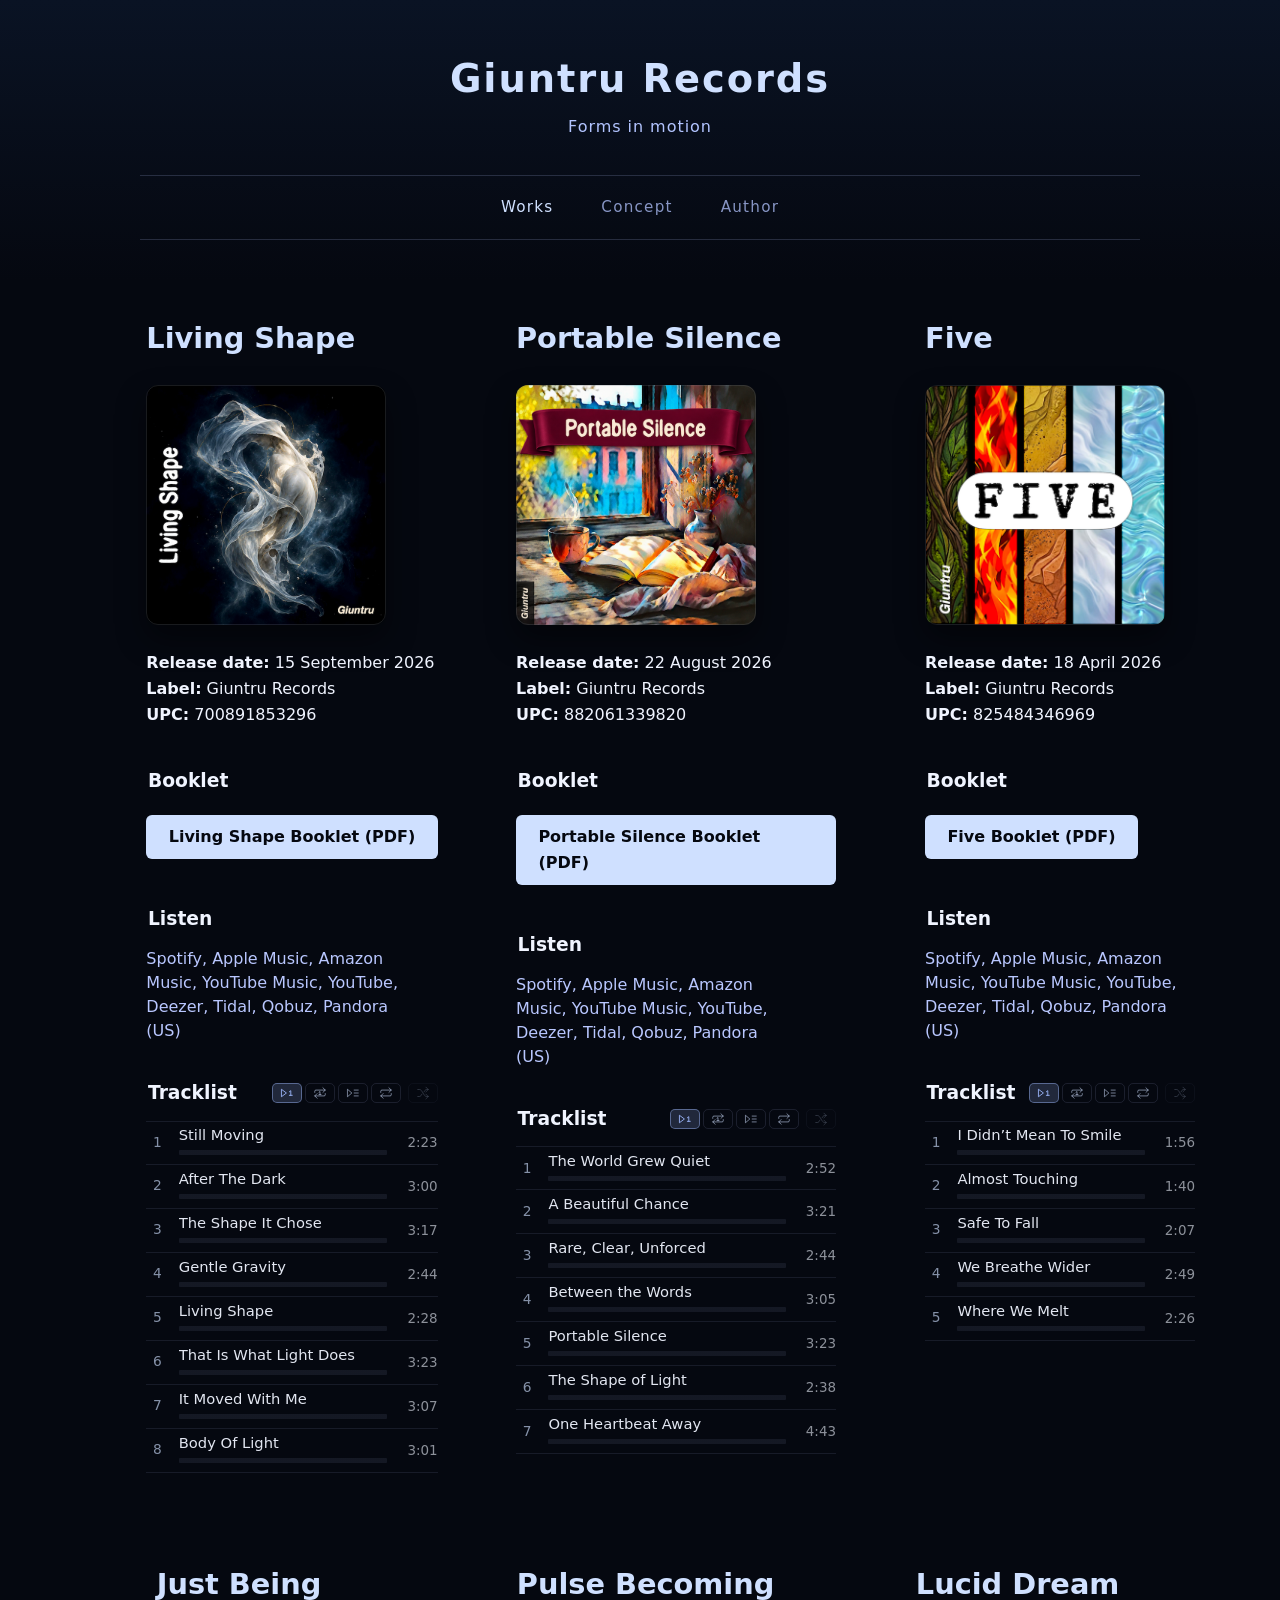
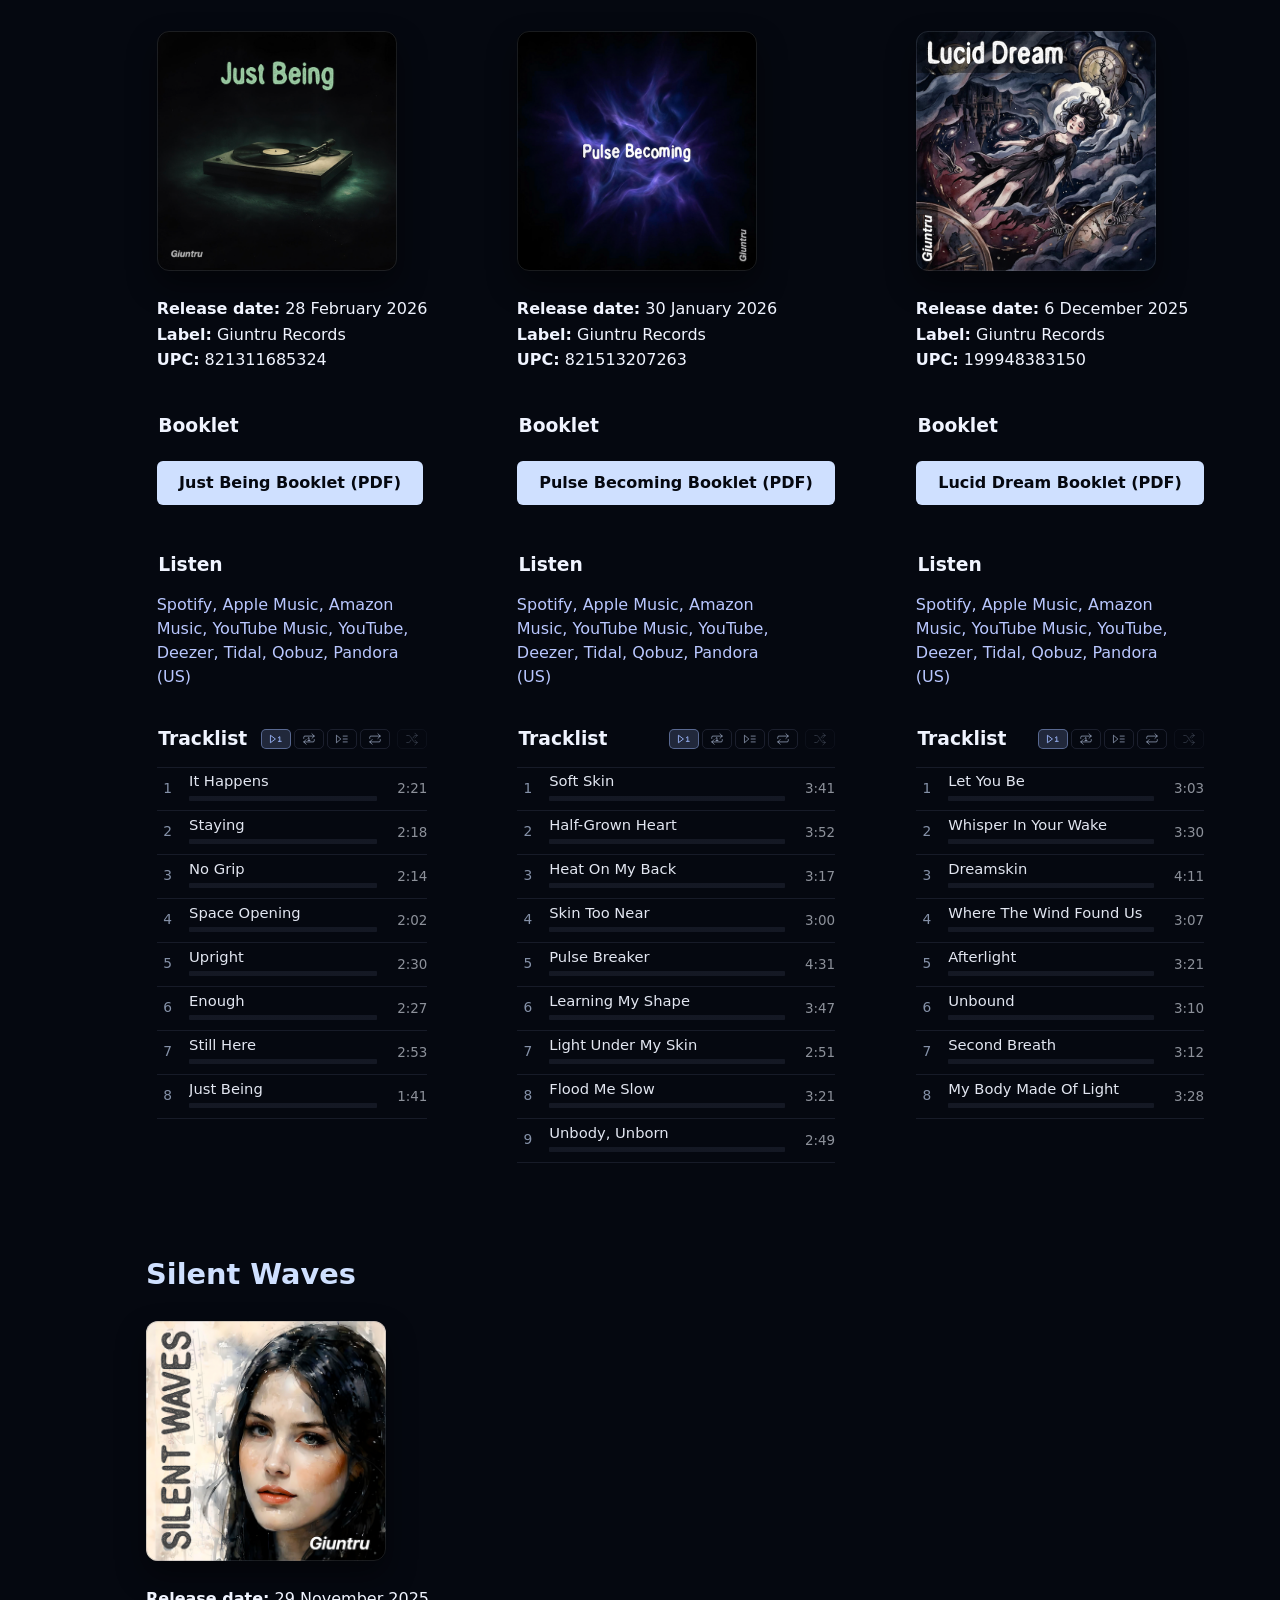
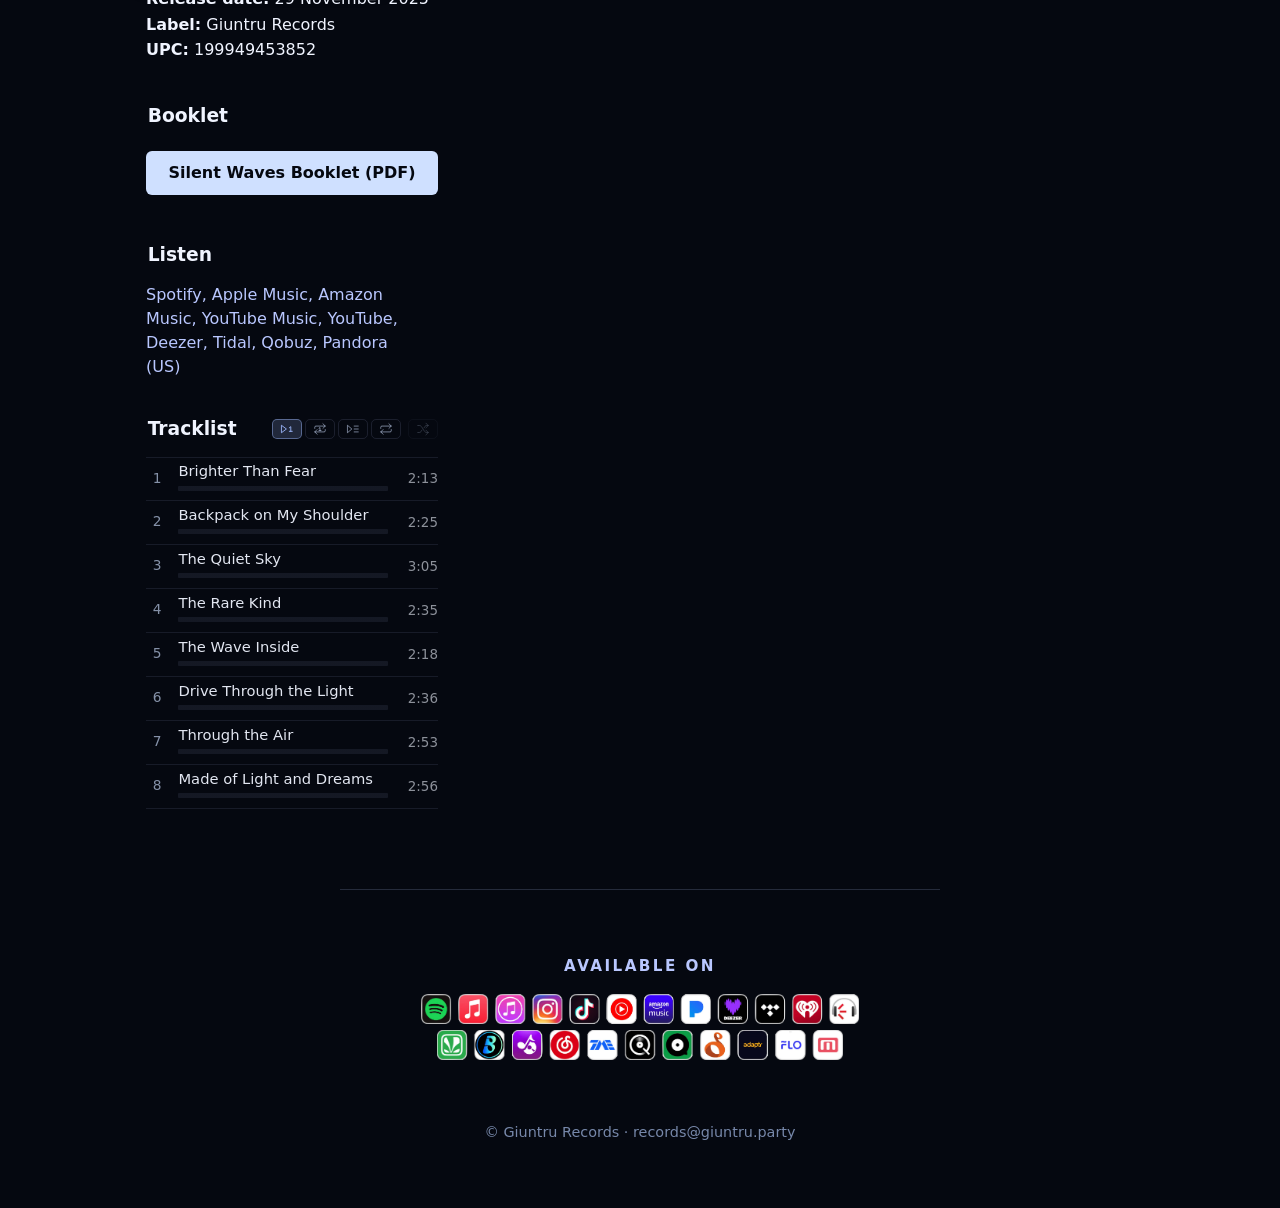
==== commit c61f0400: "Add files via upload" ====
--- a/index.html
+++ b/index.html
@@ -70,11 +70,24 @@
           
 
         
-        <h3>Tracklist</h3>
+        <div class="tracklist-header">
+          <h3>Tracklist</h3>
+          <div class="album-playback">
+            <div class="album-modes" role="radiogroup" aria-label="Playback mode">
+              <button class="album-mode" type="button" role="radio" data-mode="single" aria-checked="true" tabindex="0" aria-label="One track" title="One track"><svg viewBox="0 0 24 24" aria-hidden="true"><path d="m3 6 8 6-8 6Z"/><path d="m16 10 2.5-2v8m-2.5 0h5"/></svg></button>
+              <button class="album-mode" type="button" role="radio" data-mode="repeat-one" aria-checked="false" tabindex="-1" aria-label="Repeat track" title="Repeat track"><svg viewBox="0 0 24 24" aria-hidden="true"><path d="m17 3 4 4-4 4M3 11V9a2 2 0 0 1 2-2h16M7 21l-4-4 4-4m14 0v2a2 2 0 0 1-2 2H3"/><path class="repeat-one-number" d="m10.25 10.75 1.75-1.25v5m-1.75 0h3.5"/></svg></button>
+              <button class="album-mode" type="button" role="radio" data-mode="album" aria-checked="false" tabindex="-1" aria-label="Album once" title="Album once"><svg viewBox="0 0 24 24" aria-hidden="true"><path d="m3 6 7 6-7 6Zm11 1h7m-7 5h7m-7 5h7"/></svg></button>
+              <button class="album-mode" type="button" role="radio" data-mode="repeat-all" aria-checked="false" tabindex="-1" aria-label="Repeat album" title="Repeat album"><svg viewBox="0 0 24 24" aria-hidden="true"><path d="m17 3 4 4-4 4M3 11V9a2 2 0 0 1 2-2h16M7 21l-4-4 4-4m14 0v2a2 2 0 0 1-2 2H3"/></svg></button>
+            </div>
+            <button class="album-shuffle" type="button" disabled aria-label="Shuffle album" aria-pressed="false" title="Shuffle album">
+              <svg viewBox="0 0 24 24" aria-hidden="true"><path d="M3 6h3c5 0 7 12 12 12h3m-4-4 4 4-4 4M3 18h3c2 0 3-2 4-4m4-4c1-2 2-4 4-4h3m-4-4 4 4-4 4"/></svg>
+            </button>
+          </div>
+        </div>
 
         <div class="tracklist">
 
-          <div class="track-row playable" data-src="audio/Living Shape/01 - Still Moving.mp3">
+          <div class="track-row playable" data-src="audio/Living Shape/01 - Still Moving.mp3" data-lyrics-sync="audio/Living Shape/01 - Still Moving.lrc">
             <button class="track-control" type="button" aria-label="Play Still Moving">
               <span class="track-number">1</span>
 
@@ -100,7 +113,7 @@
           </div>
 
 
-          <div class="track-row playable" data-src="audio/Living Shape/02 - After the Dark.mp3">
+          <div class="track-row playable" data-src="audio/Living Shape/02 - After the Dark.mp3" data-lyrics-sync="audio/Living Shape/02 - After the Dark.lrc">
             <button class="track-control" type="button" aria-label="Play After The Dark">
               <span class="track-number">2</span>
 
@@ -126,7 +139,7 @@
           </div>
 
 
-          <div class="track-row playable" data-src="audio/Living Shape/03 - The Shape It Chose.mp3">
+          <div class="track-row playable" data-src="audio/Living Shape/03 - The Shape It Chose.mp3" data-lyrics-sync="audio/Living Shape/03 - The Shape It Chose.lrc">
             <button class="track-control" type="button" aria-label="Play The Shape It Chose">
               <span class="track-number">3</span>
 
@@ -152,7 +165,7 @@
           </div>
 
 
-          <div class="track-row playable" data-src="audio/Living Shape/04 - Gentle Gravity.mp3">
+          <div class="track-row playable" data-src="audio/Living Shape/04 - Gentle Gravity.mp3" data-lyrics-sync="audio/Living Shape/04 - Gentle Gravity.lrc">
             <button class="track-control" type="button" aria-label="Play Gentle Gravity">
               <span class="track-number">4</span>
 
@@ -178,7 +191,7 @@
           </div>
 
 
-          <div class="track-row playable" data-src="audio/Living Shape/05 - Living Shape.mp3">
+          <div class="track-row playable" data-src="audio/Living Shape/05 - Living Shape.mp3" data-lyrics-sync="audio/Living Shape/05 - Living Shape.lrc">
             <button class="track-control" type="button" aria-label="Play Living Shape">
               <span class="track-number">5</span>
 
@@ -204,7 +217,7 @@
           </div>
 
 
-          <div class="track-row playable" data-src="audio/Living Shape/06 - That Is What Light Does.mp3">
+          <div class="track-row playable" data-src="audio/Living Shape/06 - That Is What Light Does.mp3" data-lyrics-sync="audio/Living Shape/06 - That Is What Light Does.lrc">
             <button class="track-control" type="button" aria-label="Play That Is What Light Does">
               <span class="track-number">6</span>
 
@@ -230,7 +243,7 @@
           </div>
 
 
-          <div class="track-row playable" data-src="audio/Living Shape/07 - It Moved With Me.mp3">
+          <div class="track-row playable" data-src="audio/Living Shape/07 - It Moved With Me.mp3" data-lyrics-sync="audio/Living Shape/07 - It Moved With Me.lrc">
             <button class="track-control" type="button" aria-label="Play It Moved With Me">
               <span class="track-number">7</span>
 
@@ -256,7 +269,7 @@
           </div>
 
 
-          <div class="track-row playable" data-src="audio/Living Shape/08 - Body of Light.mp3">
+          <div class="track-row playable" data-src="audio/Living Shape/08 - Body of Light.mp3" data-lyrics-sync="audio/Living Shape/08 - Body of Light.lrc">
             <button class="track-control" type="button" aria-label="Play Body Of Light">
               <span class="track-number">8</span>
 
@@ -323,10 +336,23 @@
         <a target="_blank">Pandora (US)</a>
       </p>
         
-      <h3>Tracklist</h3>
+      <div class="tracklist-header">
+          <h3>Tracklist</h3>
+          <div class="album-playback">
+            <div class="album-modes" role="radiogroup" aria-label="Playback mode">
+              <button class="album-mode" type="button" role="radio" data-mode="single" aria-checked="true" tabindex="0" aria-label="One track" title="One track"><svg viewBox="0 0 24 24" aria-hidden="true"><path d="m3 6 8 6-8 6Z"/><path d="m16 10 2.5-2v8m-2.5 0h5"/></svg></button>
+              <button class="album-mode" type="button" role="radio" data-mode="repeat-one" aria-checked="false" tabindex="-1" aria-label="Repeat track" title="Repeat track"><svg viewBox="0 0 24 24" aria-hidden="true"><path d="m17 3 4 4-4 4M3 11V9a2 2 0 0 1 2-2h16M7 21l-4-4 4-4m14 0v2a2 2 0 0 1-2 2H3"/><path class="repeat-one-number" d="m10.25 10.75 1.75-1.25v5m-1.75 0h3.5"/></svg></button>
+              <button class="album-mode" type="button" role="radio" data-mode="album" aria-checked="false" tabindex="-1" aria-label="Album once" title="Album once"><svg viewBox="0 0 24 24" aria-hidden="true"><path d="m3 6 7 6-7 6Zm11 1h7m-7 5h7m-7 5h7"/></svg></button>
+              <button class="album-mode" type="button" role="radio" data-mode="repeat-all" aria-checked="false" tabindex="-1" aria-label="Repeat album" title="Repeat album"><svg viewBox="0 0 24 24" aria-hidden="true"><path d="m17 3 4 4-4 4M3 11V9a2 2 0 0 1 2-2h16M7 21l-4-4 4-4m14 0v2a2 2 0 0 1-2 2H3"/></svg></button>
+            </div>
+            <button class="album-shuffle" type="button" disabled aria-label="Shuffle album" aria-pressed="false" title="Shuffle album">
+              <svg viewBox="0 0 24 24" aria-hidden="true"><path d="M3 6h3c5 0 7 12 12 12h3m-4-4 4 4-4 4M3 18h3c2 0 3-2 4-4m4-4c1-2 2-4 4-4h3m-4-4 4 4-4 4"/></svg>
+            </button>
+          </div>
+        </div>
       <div class="tracklist">
 
-          <div class="track-row playable" data-src="audio/Portable Silence/01 - The World Grew Quiet.mp3">
+          <div class="track-row playable" data-src="audio/Portable Silence/01 - The World Grew Quiet.mp3" data-lyrics-sync="audio/Portable Silence/01 - The World Grew Quiet.lrc">
             <button class="track-control" type="button" aria-label="Play The World Grew Quiet">
               <span class="track-number">1</span>
 
@@ -351,7 +377,7 @@
             <span class="track-duration">2:52</span>
           </div>
 
-          <div class="track-row playable" data-src="audio/Portable Silence/02 - A Beautiful Chance.mp3">
+          <div class="track-row playable" data-src="audio/Portable Silence/02 - A Beautiful Chance.mp3" data-lyrics-sync="audio/Portable Silence/02 - A Beautiful Chance.lrc">
             <button class="track-control" type="button" aria-label="Play A Beautiful Chance">
               <span class="track-number">2</span>
 
@@ -376,7 +402,7 @@
             <span class="track-duration">3:21</span>
           </div>
 
-          <div class="track-row playable" data-src="audio/Portable Silence/03 - Rare, Clear, Unforced.mp3">
+          <div class="track-row playable" data-src="audio/Portable Silence/03 - Rare, Clear, Unforced.mp3" data-lyrics-sync="audio/Portable Silence/03 - Rare, Clear, Unforced.lrc">
             <button class="track-control" type="button" aria-label="Play Rare, Clear, Unforced">
               <span class="track-number">3</span>
 
@@ -401,7 +427,7 @@
             <span class="track-duration">2:44</span>
           </div>
 
-          <div class="track-row playable" data-src="audio/Portable Silence/04 - Between The Words.mp3">
+          <div class="track-row playable" data-src="audio/Portable Silence/04 - Between The Words.mp3" data-lyrics-sync="audio/Portable Silence/04 - Between The Words.lrc">
             <button class="track-control" type="button" aria-label="Play Between the Words">
               <span class="track-number">4</span>
 
@@ -426,7 +452,7 @@
             <span class="track-duration">3:05</span>
           </div>
 
-          <div class="track-row playable" data-src="audio/Portable Silence/05 - Portable Silence.mp3">
+          <div class="track-row playable" data-src="audio/Portable Silence/05 - Portable Silence.mp3" data-lyrics-sync="audio/Portable Silence/05 - Portable Silence.lrc">
             <button class="track-control" type="button" aria-label="Play Portable Silence">
               <span class="track-number">5</span>
 
@@ -451,7 +477,7 @@
             <span class="track-duration">3:23</span>
           </div>
 
-          <div class="track-row playable" data-src="audio/Portable Silence/06 - The Shape of Light.mp3">
+          <div class="track-row playable" data-src="audio/Portable Silence/06 - The Shape of Light.mp3" data-lyrics-sync="audio/Portable Silence/06 - The Shape of Light.lrc">
             <button class="track-control" type="button" aria-label="Play The Shape of Light">
               <span class="track-number">6</span>
 
@@ -476,7 +502,7 @@
             <span class="track-duration">2:38</span>
           </div>
 
-          <div class="track-row playable" data-src="audio/Portable Silence/07 - One Heartbeat Away.mp3">
+          <div class="track-row playable" data-src="audio/Portable Silence/07 - One Heartbeat Away.mp3" data-lyrics-sync="audio/Portable Silence/07 - One Heartbeat Away.lrc">
             <button class="track-control" type="button" aria-label="Play One Heartbeat Away">
               <span class="track-number">7</span>
 
@@ -540,10 +566,23 @@
         <a href="https://www.pandora.com/artist/giuntru/5/AL63lXwVx2Jw396" target="_blank">Pandora (US)</a>
       </p>
         
-      <h3>Tracklist</h3>
+      <div class="tracklist-header">
+          <h3>Tracklist</h3>
+          <div class="album-playback">
+            <div class="album-modes" role="radiogroup" aria-label="Playback mode">
+              <button class="album-mode" type="button" role="radio" data-mode="single" aria-checked="true" tabindex="0" aria-label="One track" title="One track"><svg viewBox="0 0 24 24" aria-hidden="true"><path d="m3 6 8 6-8 6Z"/><path d="m16 10 2.5-2v8m-2.5 0h5"/></svg></button>
+              <button class="album-mode" type="button" role="radio" data-mode="repeat-one" aria-checked="false" tabindex="-1" aria-label="Repeat track" title="Repeat track"><svg viewBox="0 0 24 24" aria-hidden="true"><path d="m17 3 4 4-4 4M3 11V9a2 2 0 0 1 2-2h16M7 21l-4-4 4-4m14 0v2a2 2 0 0 1-2 2H3"/><path class="repeat-one-number" d="m10.25 10.75 1.75-1.25v5m-1.75 0h3.5"/></svg></button>
+              <button class="album-mode" type="button" role="radio" data-mode="album" aria-checked="false" tabindex="-1" aria-label="Album once" title="Album once"><svg viewBox="0 0 24 24" aria-hidden="true"><path d="m3 6 7 6-7 6Zm11 1h7m-7 5h7m-7 5h7"/></svg></button>
+              <button class="album-mode" type="button" role="radio" data-mode="repeat-all" aria-checked="false" tabindex="-1" aria-label="Repeat album" title="Repeat album"><svg viewBox="0 0 24 24" aria-hidden="true"><path d="m17 3 4 4-4 4M3 11V9a2 2 0 0 1 2-2h16M7 21l-4-4 4-4m14 0v2a2 2 0 0 1-2 2H3"/></svg></button>
+            </div>
+            <button class="album-shuffle" type="button" disabled aria-label="Shuffle album" aria-pressed="false" title="Shuffle album">
+              <svg viewBox="0 0 24 24" aria-hidden="true"><path d="M3 6h3c5 0 7 12 12 12h3m-4-4 4 4-4 4M3 18h3c2 0 3-2 4-4m4-4c1-2 2-4 4-4h3m-4-4 4 4-4 4"/></svg>
+            </button>
+          </div>
+        </div>
       <div class="tracklist">
 
-          <div class="track-row playable" data-src="audio/Five/01 - I Didn’t Mean to Smile.mp3">
+          <div class="track-row playable" data-src="audio/Five/01 - I Didn’t Mean to Smile.mp3" data-lyrics-sync="audio/Five/01 - I Didn’t Mean to Smile.lrc">
             <button class="track-control" type="button" aria-label="Play I Didn’t Mean To Smile">
               <span class="track-number">1</span>
 
@@ -568,7 +607,7 @@
             <span class="track-duration">1:56</span>
           </div>
 
-          <div class="track-row playable" data-src="audio/Five/02 - Almost Touching.mp3">
+          <div class="track-row playable" data-src="audio/Five/02 - Almost Touching.mp3" data-lyrics-sync="audio/Five/02 - Almost Touching.lrc">
             <button class="track-control" type="button" aria-label="Play Almost Touching">
               <span class="track-number">2</span>
 
@@ -593,7 +632,7 @@
             <span class="track-duration">1:40</span>
           </div>
 
-          <div class="track-row playable" data-src="audio/Five/03 - Safe to Fall.mp3">
+          <div class="track-row playable" data-src="audio/Five/03 - Safe to Fall.mp3" data-lyrics-sync="audio/Five/03 - Safe to Fall.lrc">
             <button class="track-control" type="button" aria-label="Play Safe To Fall">
               <span class="track-number">3</span>
 
@@ -618,7 +657,7 @@
             <span class="track-duration">2:07</span>
           </div>
 
-          <div class="track-row playable" data-src="audio/Five/04 - We Breathe Wider.mp3">
+          <div class="track-row playable" data-src="audio/Five/04 - We Breathe Wider.mp3" data-lyrics-sync="audio/Five/04 - We Breathe Wider.lrc">
             <button class="track-control" type="button" aria-label="Play We Breathe Wider">
               <span class="track-number">4</span>
 
@@ -643,7 +682,7 @@
             <span class="track-duration">2:49</span>
           </div>
 
-          <div class="track-row playable" data-src="audio/Five/05 - Where We Melt.mp3">
+          <div class="track-row playable" data-src="audio/Five/05 - Where We Melt.mp3" data-lyrics-sync="audio/Five/05 - Where We Melt.lrc">
             <button class="track-control" type="button" aria-label="Play Where We Melt">
               <span class="track-number">5</span>
 
@@ -707,10 +746,23 @@
 
 
 
-      <h3>Tracklist</h3>
+      <div class="tracklist-header">
+          <h3>Tracklist</h3>
+          <div class="album-playback">
+            <div class="album-modes" role="radiogroup" aria-label="Playback mode">
+              <button class="album-mode" type="button" role="radio" data-mode="single" aria-checked="true" tabindex="0" aria-label="One track" title="One track"><svg viewBox="0 0 24 24" aria-hidden="true"><path d="m3 6 8 6-8 6Z"/><path d="m16 10 2.5-2v8m-2.5 0h5"/></svg></button>
+              <button class="album-mode" type="button" role="radio" data-mode="repeat-one" aria-checked="false" tabindex="-1" aria-label="Repeat track" title="Repeat track"><svg viewBox="0 0 24 24" aria-hidden="true"><path d="m17 3 4 4-4 4M3 11V9a2 2 0 0 1 2-2h16M7 21l-4-4 4-4m14 0v2a2 2 0 0 1-2 2H3"/><path class="repeat-one-number" d="m10.25 10.75 1.75-1.25v5m-1.75 0h3.5"/></svg></button>
+              <button class="album-mode" type="button" role="radio" data-mode="album" aria-checked="false" tabindex="-1" aria-label="Album once" title="Album once"><svg viewBox="0 0 24 24" aria-hidden="true"><path d="m3 6 7 6-7 6Zm11 1h7m-7 5h7m-7 5h7"/></svg></button>
+              <button class="album-mode" type="button" role="radio" data-mode="repeat-all" aria-checked="false" tabindex="-1" aria-label="Repeat album" title="Repeat album"><svg viewBox="0 0 24 24" aria-hidden="true"><path d="m17 3 4 4-4 4M3 11V9a2 2 0 0 1 2-2h16M7 21l-4-4 4-4m14 0v2a2 2 0 0 1-2 2H3"/></svg></button>
+            </div>
+            <button class="album-shuffle" type="button" disabled aria-label="Shuffle album" aria-pressed="false" title="Shuffle album">
+              <svg viewBox="0 0 24 24" aria-hidden="true"><path d="M3 6h3c5 0 7 12 12 12h3m-4-4 4 4-4 4M3 18h3c2 0 3-2 4-4m4-4c1-2 2-4 4-4h3m-4-4 4 4-4 4"/></svg>
+            </button>
+          </div>
+        </div>
       <div class="tracklist">
 
-          <div class="track-row playable" data-src="audio/Just Being/01 - It Happens.mp3">
+          <div class="track-row playable" data-src="audio/Just Being/01 - It Happens.mp3" data-lyrics-sync="audio/Just Being/01 - It Happens.lrc">
             <button class="track-control" type="button" aria-label="Play It Happens">
               <span class="track-number">1</span>
 
@@ -735,7 +787,7 @@
             <span class="track-duration">2:21</span>
           </div>
 
-          <div class="track-row playable" data-src="audio/Just Being/02 - Staying.mp3">
+          <div class="track-row playable" data-src="audio/Just Being/02 - Staying.mp3" data-lyrics-sync="audio/Just Being/02 - Staying.lrc">
             <button class="track-control" type="button" aria-label="Play Staying">
               <span class="track-number">2</span>
 
@@ -760,7 +812,7 @@
             <span class="track-duration">2:18</span>
           </div>
 
-          <div class="track-row playable" data-src="audio/Just Being/03 - No Grip.mp3">
+          <div class="track-row playable" data-src="audio/Just Being/03 - No Grip.mp3" data-lyrics-sync="audio/Just Being/03 - No Grip.lrc">
             <button class="track-control" type="button" aria-label="Play No Grip">
               <span class="track-number">3</span>
 
@@ -785,7 +837,7 @@
             <span class="track-duration">2:14</span>
           </div>
 
-          <div class="track-row playable" data-src="audio/Just Being/04 - Space Opening.mp3">
+          <div class="track-row playable" data-src="audio/Just Being/04 - Space Opening.mp3" data-lyrics-sync="audio/Just Being/04 - Space Opening.lrc">
             <button class="track-control" type="button" aria-label="Play Space Opening">
               <span class="track-number">4</span>
 
@@ -810,7 +862,7 @@
             <span class="track-duration">2:02</span>
           </div>
 
-          <div class="track-row playable" data-src="audio/Just Being/05 - Upright.mp3">
+          <div class="track-row playable" data-src="audio/Just Being/05 - Upright.mp3" data-lyrics-sync="audio/Just Being/05 - Upright.lrc">
             <button class="track-control" type="button" aria-label="Play Upright">
               <span class="track-number">5</span>
 
@@ -835,7 +887,7 @@
             <span class="track-duration">2:30</span>
           </div>
 
-          <div class="track-row playable" data-src="audio/Just Being/06 - Enough.mp3">
+          <div class="track-row playable" data-src="audio/Just Being/06 - Enough.mp3" data-lyrics-sync="audio/Just Being/06 - Enough.lrc">
             <button class="track-control" type="button" aria-label="Play Enough">
               <span class="track-number">6</span>
 
@@ -860,7 +912,7 @@
             <span class="track-duration">2:27</span>
           </div>
 
-          <div class="track-row playable" data-src="audio/Just Being/07 - Still Here.mp3">
+          <div class="track-row playable" data-src="audio/Just Being/07 - Still Here.mp3" data-lyrics-sync="audio/Just Being/07 - Still Here.lrc">
             <button class="track-control" type="button" aria-label="Play Still Here">
               <span class="track-number">7</span>
 
@@ -885,7 +937,7 @@
             <span class="track-duration">2:53</span>
           </div>
 
-          <div class="track-row playable" data-src="audio/Just Being/08 - Just Being.mp3">
+          <div class="track-row playable" data-src="audio/Just Being/08 - Just Being.mp3" data-lyrics-sync="audio/Just Being/08 - Just Being.lrc">
             <button class="track-control" type="button" aria-label="Play Just Being">
               <span class="track-number">8</span>
 
@@ -951,10 +1003,23 @@
 
 
 
-      <h3>Tracklist</h3>
+      <div class="tracklist-header">
+          <h3>Tracklist</h3>
+          <div class="album-playback">
+            <div class="album-modes" role="radiogroup" aria-label="Playback mode">
+              <button class="album-mode" type="button" role="radio" data-mode="single" aria-checked="true" tabindex="0" aria-label="One track" title="One track"><svg viewBox="0 0 24 24" aria-hidden="true"><path d="m3 6 8 6-8 6Z"/><path d="m16 10 2.5-2v8m-2.5 0h5"/></svg></button>
+              <button class="album-mode" type="button" role="radio" data-mode="repeat-one" aria-checked="false" tabindex="-1" aria-label="Repeat track" title="Repeat track"><svg viewBox="0 0 24 24" aria-hidden="true"><path d="m17 3 4 4-4 4M3 11V9a2 2 0 0 1 2-2h16M7 21l-4-4 4-4m14 0v2a2 2 0 0 1-2 2H3"/><path class="repeat-one-number" d="m10.25 10.75 1.75-1.25v5m-1.75 0h3.5"/></svg></button>
+              <button class="album-mode" type="button" role="radio" data-mode="album" aria-checked="false" tabindex="-1" aria-label="Album once" title="Album once"><svg viewBox="0 0 24 24" aria-hidden="true"><path d="m3 6 7 6-7 6Zm11 1h7m-7 5h7m-7 5h7"/></svg></button>
+              <button class="album-mode" type="button" role="radio" data-mode="repeat-all" aria-checked="false" tabindex="-1" aria-label="Repeat album" title="Repeat album"><svg viewBox="0 0 24 24" aria-hidden="true"><path d="m17 3 4 4-4 4M3 11V9a2 2 0 0 1 2-2h16M7 21l-4-4 4-4m14 0v2a2 2 0 0 1-2 2H3"/></svg></button>
+            </div>
+            <button class="album-shuffle" type="button" disabled aria-label="Shuffle album" aria-pressed="false" title="Shuffle album">
+              <svg viewBox="0 0 24 24" aria-hidden="true"><path d="M3 6h3c5 0 7 12 12 12h3m-4-4 4 4-4 4M3 18h3c2 0 3-2 4-4m4-4c1-2 2-4 4-4h3m-4-4 4 4-4 4"/></svg>
+            </button>
+          </div>
+        </div>
       <div class="tracklist">
 
-          <div class="track-row playable" data-src="audio/Pulse Becoming/01 - Soft Skin.mp3">
+          <div class="track-row playable" data-src="audio/Pulse Becoming/01 - Soft Skin.mp3" data-lyrics-sync="audio/Pulse Becoming/01 - Soft Skin.lrc">
             <button class="track-control" type="button" aria-label="Play Soft Skin">
               <span class="track-number">1</span>
 
@@ -979,7 +1044,7 @@
             <span class="track-duration">3:41</span>
           </div>
 
-          <div class="track-row playable" data-src="audio/Pulse Becoming/02 - Half-Grown Heart.mp3">
+          <div class="track-row playable" data-src="audio/Pulse Becoming/02 - Half-Grown Heart.mp3" data-lyrics-sync="audio/Pulse Becoming/02 - Half-Grown Heart.lrc">
             <button class="track-control" type="button" aria-label="Play Half-Grown Heart">
               <span class="track-number">2</span>
 
@@ -1004,7 +1069,7 @@
             <span class="track-duration">3:52</span>
           </div>
 
-          <div class="track-row playable" data-src="audio/Pulse Becoming/03 - Heat on My Back.mp3">
+          <div class="track-row playable" data-src="audio/Pulse Becoming/03 - Heat on My Back.mp3" data-lyrics-sync="audio/Pulse Becoming/03 - Heat on My Back.lrc">
             <button class="track-control" type="button" aria-label="Play Heat On My Back">
               <span class="track-number">3</span>
 
@@ -1029,7 +1094,7 @@
             <span class="track-duration">3:17</span>
           </div>
 
-          <div class="track-row playable" data-src="audio/Pulse Becoming/04 - Skin Too Near.mp3">
+          <div class="track-row playable" data-src="audio/Pulse Becoming/04 - Skin Too Near.mp3" data-lyrics-sync="audio/Pulse Becoming/04 - Skin Too Near.lrc">
             <button class="track-control" type="button" aria-label="Play Skin Too Near">
               <span class="track-number">4</span>
 
@@ -1054,7 +1119,7 @@
             <span class="track-duration">3:00</span>
           </div>
 
-          <div class="track-row playable" data-src="audio/Pulse Becoming/05 - Pulse Breaker.mp3">
+          <div class="track-row playable" data-src="audio/Pulse Becoming/05 - Pulse Breaker.mp3" data-lyrics-sync="audio/Pulse Becoming/05 - Pulse Breaker.lrc">
             <button class="track-control" type="button" aria-label="Play Pulse Breaker">
               <span class="track-number">5</span>
 
@@ -1079,7 +1144,7 @@
             <span class="track-duration">4:31</span>
           </div>
 
-          <div class="track-row playable" data-src="audio/Pulse Becoming/06 - Learning My Shape.mp3">
+          <div class="track-row playable" data-src="audio/Pulse Becoming/06 - Learning My Shape.mp3" data-lyrics-sync="audio/Pulse Becoming/06 - Learning My Shape.lrc">
             <button class="track-control" type="button" aria-label="Play Learning My Shape">
               <span class="track-number">6</span>
 
@@ -1104,7 +1169,7 @@
             <span class="track-duration">3:47</span>
           </div>
 
-          <div class="track-row playable" data-src="audio/Pulse Becoming/07 - Light Under My Skin.mp3">
+          <div class="track-row playable" data-src="audio/Pulse Becoming/07 - Light Under My Skin.mp3" data-lyrics-sync="audio/Pulse Becoming/07 - Light Under My Skin.lrc">
             <button class="track-control" type="button" aria-label="Play Light Under My Skin">
               <span class="track-number">7</span>
 
@@ -1129,7 +1194,7 @@
             <span class="track-duration">2:51</span>
           </div>
 
-          <div class="track-row playable" data-src="audio/Pulse Becoming/08 - Flood Me Slow.mp3">
+          <div class="track-row playable" data-src="audio/Pulse Becoming/08 - Flood Me Slow.mp3" data-lyrics-sync="audio/Pulse Becoming/08 - Flood Me Slow.lrc">
             <button class="track-control" type="button" aria-label="Play Flood Me Slow">
               <span class="track-number">8</span>
 
@@ -1154,7 +1219,7 @@
             <span class="track-duration">3:21</span>
           </div>
 
-          <div class="track-row playable" data-src="audio/Pulse Becoming/09 - Unbody, Unborn.mp3">
+          <div class="track-row playable" data-src="audio/Pulse Becoming/09 - Unbody, Unborn.mp3" data-lyrics-sync="audio/Pulse Becoming/09 - Unbody, Unborn.lrc">
             <button class="track-control" type="button" aria-label="Play Unbody, Unborn">
               <span class="track-number">9</span>
 
@@ -1221,10 +1286,23 @@
         </p>
 
 
-        <h3>Tracklist</h3>
+        <div class="tracklist-header">
+          <h3>Tracklist</h3>
+          <div class="album-playback">
+            <div class="album-modes" role="radiogroup" aria-label="Playback mode">
+              <button class="album-mode" type="button" role="radio" data-mode="single" aria-checked="true" tabindex="0" aria-label="One track" title="One track"><svg viewBox="0 0 24 24" aria-hidden="true"><path d="m3 6 8 6-8 6Z"/><path d="m16 10 2.5-2v8m-2.5 0h5"/></svg></button>
+              <button class="album-mode" type="button" role="radio" data-mode="repeat-one" aria-checked="false" tabindex="-1" aria-label="Repeat track" title="Repeat track"><svg viewBox="0 0 24 24" aria-hidden="true"><path d="m17 3 4 4-4 4M3 11V9a2 2 0 0 1 2-2h16M7 21l-4-4 4-4m14 0v2a2 2 0 0 1-2 2H3"/><path class="repeat-one-number" d="m10.25 10.75 1.75-1.25v5m-1.75 0h3.5"/></svg></button>
+              <button class="album-mode" type="button" role="radio" data-mode="album" aria-checked="false" tabindex="-1" aria-label="Album once" title="Album once"><svg viewBox="0 0 24 24" aria-hidden="true"><path d="m3 6 7 6-7 6Zm11 1h7m-7 5h7m-7 5h7"/></svg></button>
+              <button class="album-mode" type="button" role="radio" data-mode="repeat-all" aria-checked="false" tabindex="-1" aria-label="Repeat album" title="Repeat album"><svg viewBox="0 0 24 24" aria-hidden="true"><path d="m17 3 4 4-4 4M3 11V9a2 2 0 0 1 2-2h16M7 21l-4-4 4-4m14 0v2a2 2 0 0 1-2 2H3"/></svg></button>
+            </div>
+            <button class="album-shuffle" type="button" disabled aria-label="Shuffle album" aria-pressed="false" title="Shuffle album">
+              <svg viewBox="0 0 24 24" aria-hidden="true"><path d="M3 6h3c5 0 7 12 12 12h3m-4-4 4 4-4 4M3 18h3c2 0 3-2 4-4m4-4c1-2 2-4 4-4h3m-4-4 4 4-4 4"/></svg>
+            </button>
+          </div>
+        </div>
         <div class="tracklist">
 
-          <div class="track-row playable" data-src="audio/Lucid Dream/01 - Let You Be.mp3">
+          <div class="track-row playable" data-src="audio/Lucid Dream/01 - Let You Be.mp3" data-lyrics-sync="audio/Lucid Dream/01 - Let You Be.lrc">
             <button class="track-control" type="button" aria-label="Play Let You Be">
               <span class="track-number">1</span>
 
@@ -1249,7 +1327,7 @@
             <span class="track-duration">3:03</span>
           </div>
 
-          <div class="track-row playable" data-src="audio/Lucid Dream/02 - Whisper In Your Wake.mp3">
+          <div class="track-row playable" data-src="audio/Lucid Dream/02 - Whisper In Your Wake.mp3" data-lyrics-sync="audio/Lucid Dream/02 - Whisper In Your Wake.lrc">
             <button class="track-control" type="button" aria-label="Play Whisper In Your Wake">
               <span class="track-number">2</span>
 
@@ -1274,7 +1352,7 @@
             <span class="track-duration">3:30</span>
           </div>
 
-          <div class="track-row playable" data-src="audio/Lucid Dream/03 - Dreamskin.mp3">
+          <div class="track-row playable" data-src="audio/Lucid Dream/03 - Dreamskin.mp3" data-lyrics-sync="audio/Lucid Dream/03 - Dreamskin.lrc">
             <button class="track-control" type="button" aria-label="Play Dreamskin">
               <span class="track-number">3</span>
 
@@ -1299,7 +1377,7 @@
             <span class="track-duration">4:11</span>
           </div>
 
-          <div class="track-row playable" data-src="audio/Lucid Dream/04 - Where the Wind Found Us.mp3">
+          <div class="track-row playable" data-src="audio/Lucid Dream/04 - Where the Wind Found Us.mp3" data-lyrics-sync="audio/Lucid Dream/04 - Where the Wind Found Us.lrc">
             <button class="track-control" type="button" aria-label="Play Where The Wind Found Us">
               <span class="track-number">4</span>
 
@@ -1324,7 +1402,7 @@
             <span class="track-duration">3:07</span>
           </div>
 
-          <div class="track-row playable" data-src="audio/Lucid Dream/05 - Afterlight.mp3">
+          <div class="track-row playable" data-src="audio/Lucid Dream/05 - Afterlight.mp3" data-lyrics-sync="audio/Lucid Dream/05 - Afterlight.lrc">
             <button class="track-control" type="button" aria-label="Play Afterlight">
               <span class="track-number">5</span>
 
@@ -1349,7 +1427,7 @@
             <span class="track-duration">3:21</span>
           </div>
 
-          <div class="track-row playable" data-src="audio/Lucid Dream/06 - Unbound.mp3">
+          <div class="track-row playable" data-src="audio/Lucid Dream/06 - Unbound.mp3" data-lyrics-sync="audio/Lucid Dream/06 - Unbound.lrc">
             <button class="track-control" type="button" aria-label="Play Unbound">
               <span class="track-number">6</span>
 
@@ -1374,7 +1452,7 @@
             <span class="track-duration">3:10</span>
           </div>
 
-          <div class="track-row playable" data-src="audio/Lucid Dream/07 - Second Breath.mp3">
+          <div class="track-row playable" data-src="audio/Lucid Dream/07 - Second Breath.mp3" data-lyrics-sync="audio/Lucid Dream/07 - Second Breath.lrc">
             <button class="track-control" type="button" aria-label="Play Second Breath">
               <span class="track-number">7</span>
 
@@ -1399,7 +1477,7 @@
             <span class="track-duration">3:12</span>
           </div>
 
-          <div class="track-row playable" data-src="audio/Lucid Dream/08 - My Body Made of Light.mp3">
+          <div class="track-row playable" data-src="audio/Lucid Dream/08 - My Body Made of Light.mp3" data-lyrics-sync="audio/Lucid Dream/08 - My Body Made of Light.lrc">
             <button class="track-control" type="button" aria-label="Play My Body Made Of Light">
               <span class="track-number">8</span>
 
@@ -1462,10 +1540,23 @@
           <a href="https://www.pandora.com/artist/giuntru/silent-waves/AL46V7ggcP7Zjpq" target="_blank">Pandora (US)</a>
         </p>
 
-        <h3>Tracklist</h3>
+        <div class="tracklist-header">
+          <h3>Tracklist</h3>
+          <div class="album-playback">
+            <div class="album-modes" role="radiogroup" aria-label="Playback mode">
+              <button class="album-mode" type="button" role="radio" data-mode="single" aria-checked="true" tabindex="0" aria-label="One track" title="One track"><svg viewBox="0 0 24 24" aria-hidden="true"><path d="m3 6 8 6-8 6Z"/><path d="m16 10 2.5-2v8m-2.5 0h5"/></svg></button>
+              <button class="album-mode" type="button" role="radio" data-mode="repeat-one" aria-checked="false" tabindex="-1" aria-label="Repeat track" title="Repeat track"><svg viewBox="0 0 24 24" aria-hidden="true"><path d="m17 3 4 4-4 4M3 11V9a2 2 0 0 1 2-2h16M7 21l-4-4 4-4m14 0v2a2 2 0 0 1-2 2H3"/><path class="repeat-one-number" d="m10.25 10.75 1.75-1.25v5m-1.75 0h3.5"/></svg></button>
+              <button class="album-mode" type="button" role="radio" data-mode="album" aria-checked="false" tabindex="-1" aria-label="Album once" title="Album once"><svg viewBox="0 0 24 24" aria-hidden="true"><path d="m3 6 7 6-7 6Zm11 1h7m-7 5h7m-7 5h7"/></svg></button>
+              <button class="album-mode" type="button" role="radio" data-mode="repeat-all" aria-checked="false" tabindex="-1" aria-label="Repeat album" title="Repeat album"><svg viewBox="0 0 24 24" aria-hidden="true"><path d="m17 3 4 4-4 4M3 11V9a2 2 0 0 1 2-2h16M7 21l-4-4 4-4m14 0v2a2 2 0 0 1-2 2H3"/></svg></button>
+            </div>
+            <button class="album-shuffle" type="button" disabled aria-label="Shuffle album" aria-pressed="false" title="Shuffle album">
+              <svg viewBox="0 0 24 24" aria-hidden="true"><path d="M3 6h3c5 0 7 12 12 12h3m-4-4 4 4-4 4M3 18h3c2 0 3-2 4-4m4-4c1-2 2-4 4-4h3m-4-4 4 4-4 4"/></svg>
+            </button>
+          </div>
+        </div>
         <div class="tracklist">
 
-          <div class="track-row playable" data-src="audio/Silent Waves/01 - Brighter Than Fear.mp3">
+          <div class="track-row playable" data-src="audio/Silent Waves/01 - Brighter Than Fear.mp3" data-lyrics-sync="audio/Silent Waves/01 - Brighter Than Fear.lrc">
             <button class="track-control" type="button" aria-label="Play Brighter Than Fear">
               <span class="track-number">1</span>
 
@@ -1490,7 +1581,7 @@
             <span class="track-duration">2:13</span>
           </div>
 
-          <div class="track-row playable" data-src="audio/Silent Waves/02 - Backpack on My Shoulder.mp3">
+          <div class="track-row playable" data-src="audio/Silent Waves/02 - Backpack on My Shoulder.mp3" data-lyrics-sync="audio/Silent Waves/02 - Backpack on My Shoulder.lrc">
             <button class="track-control" type="button" aria-label="Play Backpack on My Shoulder">
               <span class="track-number">2</span>
 
@@ -1515,7 +1606,7 @@
             <span class="track-duration">2:25</span>
           </div>
 
-          <div class="track-row playable" data-src="audio/Silent Waves/03 - The Quiet Sky.mp3">
+          <div class="track-row playable" data-src="audio/Silent Waves/03 - The Quiet Sky.mp3" data-lyrics-sync="audio/Silent Waves/03 - The Quiet Sky.lrc">
             <button class="track-control" type="button" aria-label="Play The Quiet Sky">
               <span class="track-number">3</span>
 
@@ -1540,7 +1631,7 @@
             <span class="track-duration">3:05</span>
           </div>
 
-          <div class="track-row playable" data-src="audio/Silent Waves/04 - The Rare Kind.mp3">
+          <div class="track-row playable" data-src="audio/Silent Waves/04 - The Rare Kind.mp3" data-lyrics-sync="audio/Silent Waves/04 - The Rare Kind.lrc">
             <button class="track-control" type="button" aria-label="Play The Rare Kind">
               <span class="track-number">4</span>
 
@@ -1565,7 +1656,7 @@
             <span class="track-duration">2:35</span>
           </div>
 
-          <div class="track-row playable" data-src="audio/Silent Waves/05 - The Wave Inside.mp3">
+          <div class="track-row playable" data-src="audio/Silent Waves/05 - The Wave Inside.mp3" data-lyrics-sync="audio/Silent Waves/05 - The Wave Inside.lrc">
             <button class="track-control" type="button" aria-label="Play The Wave Inside">
               <span class="track-number">5</span>
 
@@ -1590,7 +1681,7 @@
             <span class="track-duration">2:18</span>
           </div>
 
-          <div class="track-row playable" data-src="audio/Silent Waves/06 - Drive Through The Light.mp3">
+          <div class="track-row playable" data-src="audio/Silent Waves/06 - Drive Through The Light.mp3" data-lyrics-sync="audio/Silent Waves/06 - Drive Through The Light.lrc">
             <button class="track-control" type="button" aria-label="Play Drive Through the Light">
               <span class="track-number">6</span>
 
@@ -1615,7 +1706,7 @@
             <span class="track-duration">2:36</span>
           </div>
 
-          <div class="track-row playable" data-src="audio/Silent Waves/07 - Through The Air.mp3">
+          <div class="track-row playable" data-src="audio/Silent Waves/07 - Through The Air.mp3" data-lyrics-sync="audio/Silent Waves/07 - Through The Air.lrc">
             <button class="track-control" type="button" aria-label="Play Through the Air">
               <span class="track-number">7</span>
 
@@ -1640,7 +1731,7 @@
             <span class="track-duration">2:53</span>
           </div>
 
-          <div class="track-row playable" data-src="audio/Silent Waves/08 - Made Of Light And Dreams.mp3">
+          <div class="track-row playable" data-src="audio/Silent Waves/08 - Made Of Light And Dreams.mp3" data-lyrics-sync="audio/Silent Waves/08 - Made Of Light And Dreams.lrc">
             <button class="track-control" type="button" aria-label="Play Made of Light and Dreams">
               <span class="track-number">8</span>
 
@@ -1709,6 +1800,9 @@
           <span class="track-duration lyrics-time">2:23</span>
         </div>
       </div>
+      <div class="lyrics-tools">
+        <button class="lyrics-follow" type="button" hidden disabled aria-hidden="true">Follow lyrics</button>
+      </div>
       <div class="lyrics-text" tabindex="0" role="region" aria-label="Still Moving lyrics">
       </div>
     </dialog>
@@ -1718,6 +1812,79 @@
         const tracks = [...document.querySelectorAll('.track-row.playable')];
         if (!tracks.length) return;
         let track = tracks[0];
+        const albumPlayback = new Map();
+        document.querySelectorAll('.album').forEach(album => {
+          const rows = [...album.querySelectorAll('.track-row.playable')];
+          if (!rows.length) return;
+          const modes = [...album.querySelectorAll('.album-mode')];
+          const shuffle = album.querySelector('.album-shuffle');
+          const name = rows[0].dataset.src.split('/')[1];
+          album.querySelector('.album-modes').setAttribute('aria-label', `${name} playback mode`);
+          shuffle.setAttribute('aria-label', `Shuffle ${name}`);
+          const state = { rows, mode: 'single', shuffle: false, remaining: null };
+          albumPlayback.set(album, state);
+          const syncShuffleAvailability = () => {
+            const compatible = ['album', 'repeat-all'].includes(state.mode);
+            shuffle.disabled = !compatible;
+            if (!compatible) state.shuffle = false;
+            shuffle.setAttribute('aria-pressed', String(state.shuffle));
+            shuffle.title = compatible ? 'Shuffle album' : 'Shuffle requires Album once or Repeat album';
+          };
+          syncShuffleAvailability();
+          const selectMode = button => {
+            state.mode = button.dataset.mode;
+            state.remaining = null;
+            syncShuffleAvailability();
+            modes.forEach(mode => {
+              const selected = mode === button;
+              mode.setAttribute('aria-checked', String(selected));
+              mode.tabIndex = selected ? 0 : -1;
+            });
+          };
+          modes.forEach((button, index) => {
+            button.addEventListener('click', () => selectMode(button));
+            button.addEventListener('keydown', event => {
+              const direction = { ArrowRight: 1, ArrowDown: 1, ArrowLeft: -1, ArrowUp: -1 }[event.key];
+              if (!direction && !['Home', 'End'].includes(event.key)) return;
+              event.preventDefault();
+              const next = event.key === 'Home' ? 0 : event.key === 'End' ? modes.length - 1 :
+                (index + direction + modes.length) % modes.length;
+              selectMode(modes[next]);
+              modes[next].focus();
+            });
+          });
+          shuffle.addEventListener('click', () => {
+            if (shuffle.disabled) return;
+            state.shuffle = !state.shuffle;
+            state.remaining = null;
+            shuffle.setAttribute('aria-pressed', String(state.shuffle));
+          });
+        });
+        function shuffled(rows) {
+          const result = [...rows];
+          for (let i = result.length - 1; i > 0; i--) {
+            const j = Math.floor(Math.random() * (i + 1));
+            [result[i], result[j]] = [result[j], result[i]];
+          }
+          return result;
+        }
+        function nextAlbumTrack() {
+          const state = albumPlayback.get(track.closest('.album'));
+          if (state.mode === 'single') return null;
+          if (state.mode === 'repeat-one') return track;
+          if (state.remaining === null) {
+            state.remaining = state.shuffle ? shuffled(state.rows.filter(row => row !== track)) :
+              state.rows.slice(state.rows.indexOf(track) + 1);
+          }
+          if (!state.remaining.length && state.mode === 'repeat-all') {
+            state.remaining = state.shuffle ? shuffled(state.rows) : [...state.rows];
+            if (state.shuffle && state.remaining[0] === track && state.remaining.length > 1) {
+              [state.remaining[0], state.remaining[1]] = [state.remaining[1], state.remaining[0]];
+            }
+          }
+          return state.remaining.shift() || null;
+        }
+
         const totalDurations = new Map(tracks.map(row =>
           [row, row.querySelector('.track-duration').textContent.trim()]));
 
@@ -1866,6 +2033,8 @@
           lyricsSeek.setAttribute('aria-valuetext', sourceSeek.getAttribute('aria-valuetext'));
           const time = lyricsTrack.querySelector('.track-duration').textContent;
           if (lyricsTime.textContent !== time) lyricsTime.textContent = time;
+          syncLyricsLine();
+          followLyricsLine();
         };
         lyricsPlay.addEventListener('click', () => lyricsTrack.querySelector('.track-control').click());
         lyricsSeek.addEventListener('input', () => {
@@ -1884,6 +2053,144 @@
         let opener;
         let previousOverflow;
         let lyricsRequest;
+        let lyricsCues = [];
+        let activeLyricsLine = null;
+        let followingLyrics = true;
+        const followButton = document.querySelector('.lyrics-follow');
+        function setFollowVisible(visible) {
+          if (!visible) followButton.getAnimations().forEach(animation => animation.cancel());
+          followButton.disabled = !visible;
+          followButton.setAttribute('aria-hidden', String(!visible));
+          followButton.hidden = !visible;
+        }
+        let lyricsScrollFrame = 0;
+        let lyricsScrollAnchors = [];
+        let lyricsScrollLimit = 0;
+        function stopLyricsScroll() {
+          cancelAnimationFrame(lyricsScrollFrame);
+          lyricsScrollFrame = 0;
+        }
+        function measureLyricsScroll() {
+          if (!lyricsDialog.open) return;
+          const panel = lyricsText.getBoundingClientRect();
+          const offset = lyricsText.scrollTop - panel.top - panel.height * 0.4;
+          let position = 0;
+          lyricsScrollAnchors = lyricsCues.map(cue => {
+            if (cue.element) position = cue.element.getBoundingClientRect().top + offset;
+            return { time: cue.time, position };
+          });
+          lyricsScrollLimit = Math.max(0, lyricsText.scrollHeight - lyricsText.clientHeight);
+        }
+        function lyricsScrollTarget() {
+          if (!lyricsScrollAnchors.length) return 0;
+          const time = audioPlayer.currentTime;
+          let index = 0;
+          while (index + 1 < lyricsScrollAnchors.length && lyricsScrollAnchors[index + 1].time <= time) index++;
+          const from = lyricsScrollAnchors[index];
+          const to = lyricsScrollAnchors[index + 1];
+          // Interpolate between timed verses: longer phrases move more slowly.
+          const fraction = to && !reducedMotion.matches ?
+            Math.max(0, Math.min(1, (time - from.time) / (to.time - from.time))) : 0;
+          const position = from.position + (to ? (to.position - from.position) * fraction : 0);
+          return Math.max(0, Math.min(lyricsScrollLimit, position));
+        }
+        function canFollowLyrics() {
+          return followingLyrics && lyricsDialog.open && !lyricsDialog.classList.contains('is-closing') && !lyricsDialog.classList.contains('is-switching') && track === lyricsTrack &&
+            lyricsScrollAnchors.length > 0 && !document.hidden;
+        }
+        function followLyricsLine(force = false) {
+          if (!canFollowLyrics()) { stopLyricsScroll(); return; }
+          if (force || audioPlayer.paused || audioPlayer.ended || reducedMotion.matches) {
+            stopLyricsScroll();
+            lyricsText.scrollTop = lyricsScrollTarget();
+          }
+          if (audioPlayer.paused || audioPlayer.ended || reducedMotion.matches || lyricsScrollFrame) return;
+          let lastFrame = performance.now();
+          let position = lyricsText.scrollTop;
+          const draw = time => {
+            if (!canFollowLyrics() || audioPlayer.paused || audioPlayer.ended) {
+              stopLyricsScroll();
+              return;
+            }
+            const elapsed = time - lastFrame;
+            if (elapsed >= 30) {
+              lastFrame = time;
+              const target = lyricsScrollTarget();
+              // Smooth speed changes without queuing browser scroll animations.
+              const blend = 1 - Math.exp(-elapsed / 120);
+              position += (target - position) * blend;
+              lyricsText.scrollTop = position;
+            }
+            lyricsScrollFrame = requestAnimationFrame(draw);
+          };
+          lyricsScrollFrame = requestAnimationFrame(draw);
+        }
+        function pauseLyricsFollow() {
+          if (!lyricsCues.length || !followingLyrics) return;
+          followingLyrics = false;
+          stopLyricsScroll();
+          setFollowVisible(true);
+        }
+        function resumeLyricsFollow() {
+          followingLyrics = true;
+          setFollowVisible(false);
+          followLyricsLine(true);
+        }
+        new ResizeObserver(() => {
+          measureLyricsScroll();
+          followLyricsLine(true);
+        }).observe(lyricsText);
+        document.addEventListener('visibilitychange', () => followLyricsLine(true));
+        reducedMotion.addEventListener('change', () => followLyricsLine(true));
+        lyricsText.addEventListener('wheel', pauseLyricsFollow, { passive: true });
+        lyricsText.addEventListener('touchmove', pauseLyricsFollow, { passive: true });
+        lyricsText.addEventListener('keydown', event => {
+          if (['ArrowUp', 'ArrowDown', 'PageUp', 'PageDown', 'Home', 'End', ' '].includes(event.key)) pauseLyricsFollow();
+        });
+        lyricsText.addEventListener('pointerdown', event => {
+          const bounds = lyricsText.getBoundingClientRect();
+          if (event.clientX >= bounds.left + lyricsText.clientWidth) pauseLyricsFollow();
+        });
+        followButton.addEventListener('click', () => {
+          resumeLyricsFollow();
+          lyricsText.focus({ preventScroll: true });
+        });
+        function syncLyricsLine() {
+          let nextLine = null;
+          if (track === lyricsTrack && !audioPlayer.ended) {
+            for (const cue of lyricsCues) {
+              if (cue.time > audioPlayer.currentTime) break;
+              nextLine = cue.element;
+            }
+          }
+          if (nextLine === activeLyricsLine) return;
+          activeLyricsLine?.classList.remove('is-current');
+          activeLyricsLine?.removeAttribute('aria-current');
+          activeLyricsLine = nextLine;
+          activeLyricsLine?.classList.add('is-current');
+          activeLyricsLine?.setAttribute('aria-current', 'true');
+          followLyricsLine();
+        }
+
+        function parseLyricsCues(lrc, elements) {
+          const cues = [];
+          let lineIndex = 0;
+          for (const line of lrc.split(/\r?\n/)) {
+            const match = line.match(/^\[(\d+):(\d{2}(?:\.\d+)?)\](.*)$/);
+            if (!match) continue;
+            const time = Number(match[1]) * 60 + Number(match[2]);
+            if (cues.length && time < cues[cues.length - 1].time) return [];
+            const text = match[3].trim();
+            let element = null;
+            if (text) {
+              element = elements[lineIndex++];
+              // Keep plain lyrics if the timing file no longer matches the TXT.
+              if (!element || element.textContent.trim() !== text) return [];
+            }
+            cues.push({ time, element });
+          }
+          return lineIndex === elements.length ? cues : [];
+        }
         document.addEventListener('keydown', event => {
           if (event.key === 'Escape' && !lyricsDialog.open) lyricsRequest?.abort();
           if (!event.metaKey && !event.ctrlKey && !event.altKey) {
@@ -1893,72 +2200,159 @@
         document.addEventListener('pointerdown', () => {
           openers.forEach(button => button.classList.remove('keyboard-focus'));
         });
-        openers.forEach(button => button.addEventListener('click', async () => {
-          opener = button;
-          lyricsTrack = button.closest('.track-row');
-          const title = button.textContent.trim();
-          const album = lyricsTrack.dataset.src.split('/')[1];
-          const cover = lyricsTrack.closest('.album').querySelector('.album-cover');
-          document.querySelector('.lyrics-caption').textContent = `${album} · Lyrics`;
-          document.querySelector('.lyrics-cover').src = cover.getAttribute('src');
-          document.querySelector('#lyrics-title').textContent = title;
-          lyricsSeek.setAttribute('aria-label', `Seek ${title} in lyrics panel`);
-          lyricsText.setAttribute('aria-label', `${title} lyrics`);
-          lyricsText.replaceChildren();
-          lyricsText.setAttribute('aria-busy', 'true');
+        let lyricsContentAnimations = [];
+        function resetLyricsContentFade() {
+          lyricsContentAnimations.forEach(animation => animation.cancel());
+          lyricsContentAnimations = [];
+          lyricsDialog.classList.remove('is-switching');
+        }
+        async function fadeLyricsContent(entering, signal) {
+          lyricsContentAnimations.forEach(animation => animation.cancel());
+          const elements = [...lyricsDialog.querySelectorAll('.lyrics-caption, .lyrics-player, .lyrics-text, .lyrics-follow:not([hidden])')];
+          const animations = elements.map(element => element.animate(
+            [{ opacity: entering ? 0 : 1 }, { opacity: entering ? 1 : 0 }],
+            { duration: entering ? 800 : 560, easing: entering ? 'ease-out' : 'ease-in', fill: 'forwards' }
+          ));
+          lyricsContentAnimations = animations;
+          const cancel = () => animations.forEach(animation => animation.cancel());
+          signal.addEventListener('abort', cancel, { once: true });
+          try { await Promise.all(animations.map(animation => animation.finished)); }
+          catch { /* A newer track or a close request superseded this transition. */ }
+          finally { signal.removeEventListener('abort', cancel); }
+        }
+        async function showLyrics(button, keepOpen = false) {
+          if (lyricsDialog.classList.contains('is-closing')) return;
           lyricsRequest?.abort();
+          resetLyricsContentFade();
           const request = new AbortController();
           lyricsRequest = request;
-          const path = lyricsTrack.dataset.src.replace(/\.mp3$/i, '.txt');
+          const row = button.closest('.track-row');
+          const trackTitle = button.textContent.trim();
+          const album = row.dataset.src.split('/')[1];
+          const cover = row.closest('.album').querySelector('.album-cover');
+          const path = row.dataset.src.replace(/\.mp3$/i, '.txt');
+          let paragraphs = [];
+          let lrc = '';
+          if (keepOpen) lyricsPlay.disabled = true;
           try {
-            if (location.protocol === 'file:') {
-              lyricsText.textContent = 'Per leggere i testi in locale, apri Avvia sito locale.command nella cartella del sito.';
-              return;
-            }
+            if (location.protocol === 'file:') throw new Error('local-file');
+            const timingPath = row.dataset.lyricsSync;
+            const timingText = timingPath ? fetch(timingPath.split('/').map(encodeURIComponent).join('/'), {
+              signal: request.signal, cache: 'no-cache'
+            }).then(response => response.ok ? response.text() : '').catch(() => '') : Promise.resolve('');
             const response = await fetch(path.split('/').map(encodeURIComponent).join('/'), {
-              signal: request.signal,
-              cache: 'no-cache'
+              signal: request.signal, cache: 'no-cache'
             });
             if (!response.ok) throw new Error(`Lyrics request failed: ${response.status}`);
-            const text = await response.text();
-            if (request !== lyricsRequest || request.signal.aborted) return;
-            const paragraphs = text.replace(/\r\n?/g, '\n').trim().split(/\n\n+/).map(stanza => {
+            const result = await Promise.all([response.text(), timingText]);
+            const text = result[0];
+            lrc = result[1];
+            paragraphs = text.replace(/\r\n?/g, '\n').trim().split(/\n\n+/).map(stanza => {
               const paragraph = document.createElement('p');
               stanza.split('\n').forEach((line, index) => {
                 if (index) paragraph.append(document.createElement('br'));
-                paragraph.append(document.createTextNode(line));
+                const span = document.createElement('span');
+                span.className = 'lyrics-line';
+                span.textContent = line;
+                paragraph.append(span);
               });
               return paragraph;
             });
-            lyricsText.replaceChildren(...paragraphs);
           } catch (error) {
             if (error.name === 'AbortError' || request !== lyricsRequest || request.signal.aborted) return;
-            lyricsText.textContent = 'Lyrics could not be loaded. Close and reopen to try again.';
-          } finally {
-            if (request === lyricsRequest) lyricsText.removeAttribute('aria-busy');
-            if (request !== lyricsRequest || request.signal.aborted) return;
-            // Finish text layout and cover decoding before revealing the panel.
-            await document.querySelector('.lyrics-cover').decode().catch(() => {});
-            if (request !== lyricsRequest || request.signal.aborted) return;
-            panelBars.forEach((bar, index) => {
-              bar.style.height = lyricsTrack.querySelectorAll('.track-eq i')[index].style.height;
-            });
-            syncLyricsPlayer();
+            const message = document.createElement('p');
+            message.textContent = location.protocol === 'file:' ?
+              'Per leggere i testi in locale, apri Avvia sito locale.command nella cartella del sito.' :
+              'Lyrics could not be loaded. Close and reopen to try again.';
+            paragraphs = [message];
+          }
+          const image = new Image();
+          image.src = cover.getAttribute('src');
+          await image.decode().catch(() => {});
+          if (request !== lyricsRequest || request.signal.aborted || (keepOpen && !lyricsDialog.open)) return;
+          const transitioning = keepOpen && lyricsDialog.open && row !== lyricsTrack && !reducedMotion.matches;
+          if (transitioning) {
+            // Preserve the frame while only the fully loaded contents change.
+            lyricsDialog.style.height = `${lyricsDialog.getBoundingClientRect().height}px`;
+            lyricsDialog.classList.add('is-switching');
+            stopLyricsScroll();
+            await fadeLyricsContent(false, request.signal);
+            if (request !== lyricsRequest || request.signal.aborted || !lyricsDialog.open) return;
+          }
+          // Swap a complete panel in one frame, including automatic track changes.
+          opener = button;
+          lyricsTrack = row;
+          stopLyricsScroll();
+          lyricsScrollAnchors = [];
+          lyricsCues = [];
+          activeLyricsLine = null;
+          followingLyrics = true;
+          setFollowVisible(false);
+          document.querySelector('.lyrics-caption').textContent = `${album} · Lyrics`;
+          document.querySelector('.lyrics-cover').src = image.src;
+          document.querySelector('#lyrics-title').textContent = trackTitle;
+          lyricsSeek.setAttribute('aria-label', `Seek ${trackTitle} in lyrics panel`);
+          lyricsText.setAttribute('aria-label', `${trackTitle} lyrics`);
+          lyricsText.replaceChildren(...paragraphs);
+          if (lrc) lyricsCues = parseLyricsCues(lrc, [...lyricsText.querySelectorAll('.lyrics-line')]);
+          panelBars.forEach((bar, index) => {
+            bar.style.height = row.querySelectorAll('.track-eq i')[index].style.height;
+          });
+          syncLyricsPlayer();
+          if (!lyricsDialog.open) {
             previousOverflow = document.body.style.overflow;
             lyricsDialog.showModal();
             document.body.style.overflow = 'hidden';
-            lyricsText.scrollTop = 0;
           }
-        }));
-        lyricsDialog.querySelector('.lyrics-close').addEventListener('click', () => lyricsDialog.close());
+          lyricsText.scrollTop = 0;
+          measureLyricsScroll();
+          followLyricsLine(true);
+          if (transitioning) {
+            await fadeLyricsContent(true, request.signal);
+            if (request !== lyricsRequest || request.signal.aborted) return;
+            resetLyricsContentFade();
+            followLyricsLine(true);
+          }
+          lyricsPlay.disabled = false;
+        }
+        openers.forEach(button => button.addEventListener('click', () => showLyrics(button)));
+        let lyricsCloseTimer;
+        function finishLyricsClose() {
+          clearTimeout(lyricsCloseTimer);
+          if (lyricsDialog.open) lyricsDialog.close();
+        }
+        function requestLyricsClose() {
+          if (!lyricsDialog.open || lyricsDialog.classList.contains('is-closing')) return;
+          lyricsRequest?.abort();
+          stopLyricsScroll();
+          if (reducedMotion.matches) { finishLyricsClose(); return; }
+          lyricsDialog.classList.add('is-closing');
+          // Fallback for interrupted or suppressed CSS animations.
+          lyricsCloseTimer = setTimeout(finishLyricsClose, 400);
+        }
+        lyricsDialog.addEventListener('animationend', event => {
+          if (event.target === lyricsDialog && event.animationName === 'lyrics-fade-out' &&
+              lyricsDialog.classList.contains('is-closing')) finishLyricsClose();
+        });
+        lyricsDialog.addEventListener('cancel', event => {
+          event.preventDefault();
+          requestLyricsClose();
+        });
+        lyricsDialog.querySelector('.lyrics-close').addEventListener('click', requestLyricsClose);
         lyricsDialog.addEventListener('click', event => {
           if (event.target !== lyricsDialog) return;
           const bounds = lyricsDialog.getBoundingClientRect();
           if (event.clientX < bounds.left || event.clientX > bounds.right ||
-              event.clientY < bounds.top || event.clientY > bounds.bottom) lyricsDialog.close();
+              event.clientY < bounds.top || event.clientY > bounds.bottom) requestLyricsClose();
         });
         lyricsDialog.addEventListener('close', () => {
+          clearTimeout(lyricsCloseTimer);
+          lyricsDialog.classList.remove('is-closing');
+          resetLyricsContentFade();
+          lyricsDialog.style.removeProperty('height');
+          stopLyricsScroll();
           lyricsRequest?.abort();
+          lyricsPlay.disabled = false;
           document.body.style.overflow = previousOverflow;
           opener?.focus({ preventScroll: true });
         });
@@ -2015,8 +2409,14 @@
               audioPlayer.currentTime + direction * 5));
             syncProgress();
           });
-          row.querySelector('button.track-control').addEventListener('click', async () => {
+          row.querySelector('button.track-control').addEventListener('click', () => activateTrack(row));
+        });
+
+        async function activateTrack(row, automatic = false) {
             const currentRequest = ++request;
+            if (!automatic && (row !== track || audioPlayer.ended)) {
+              albumPlayback.get(row.closest('.album')).remaining = null;
+            }
             if (row !== track) {
               audioPlayer.pause();
               setPlaying(false);
@@ -2029,6 +2429,11 @@
               title = row.querySelector('.track-title').textContent.trim();
               bars = [...row.querySelectorAll('.track-eq i')];
               audioPlayer.src = row.dataset.src;
+              if (lyricsDialog.open && lyricsTrack !== row) {
+                await showLyrics(row.querySelector('.lyrics-open'), true);
+                // A later selection supersedes this pending playback request.
+                if (currentRequest !== request) return;
+              }
               syncLyricsPlayer();
             } else if (!audioPlayer.paused) {
               audioPlayer.pause();
@@ -2048,12 +2453,17 @@
                 control.setAttribute('aria-label', `Playback unavailable. Retry ${title}`);
               }
             }
-          });
-        });
+        }
 
         ['loadedmetadata', 'durationchange', 'timeupdate', 'seeked'].forEach(event => {
           audioPlayer.addEventListener(event, syncProgress);
         });
+
+        audioPlayer.addEventListener('seeking', () => {
+          syncLyricsLine();
+          resumeLyricsFollow();
+        });
+        audioPlayer.addEventListener('seeked', resumeLyricsFollow);
 
         audioPlayer.addEventListener('playing', () => {
           if (!audioPlayer.paused) setPlaying(true);
@@ -2064,6 +2474,11 @@
         audioPlayer.addEventListener('ended', () => {
           setPlaying(false);
           syncProgress();
+          const next = nextAlbumTrack();
+          if (next) {
+            if (next === track) audioPlayer.currentTime = 0;
+            activateTrack(next, true);
+          }
         });
         audioPlayer.addEventListener('error', () => {
           seek.disabled = true;
--- a/style.css
+++ b/style.css
@@ -615,6 +615,7 @@
 /* ---------- Track row ---------- */
 
 .track-row {
+  --track-title-color: rgba(240, 244, 255, 0.94);
   box-sizing: border-box;
   display: grid;
   grid-template-columns: 22px minmax(0, 1fr) auto;
@@ -681,8 +682,8 @@
 .track-play,
 .track-pause {
   display: none;
-  width: 26px;
-  height: 26px;
+  width: 24px;
+  height: 24px;
   flex: none;
 }
 
@@ -709,7 +710,7 @@
 }
 
 .track-title {
-  color: rgba(240, 244, 255, 0.94);
+  color: var(--track-title-color);
 
   font-size: 0.92rem;
 
@@ -740,13 +741,13 @@
 .track-seek::-webkit-slider-runnable-track {
   height: 5px;
   border-radius: 1px;
-  background: linear-gradient(to right, #9fbaff var(--progress), rgba(185, 199, 255, 0.12) var(--progress));
+  background: linear-gradient(to right, var(--track-title-color) var(--progress), rgba(185, 199, 255, 0.12) var(--progress));
 }
 
 .track-seek::-moz-range-track {
   height: 5px;
   border-radius: 1px;
-  background: linear-gradient(to right, #9fbaff var(--progress), rgba(185, 199, 255, 0.12) var(--progress));
+  background: linear-gradient(to right, var(--track-title-color) var(--progress), rgba(185, 199, 255, 0.12) var(--progress));
 }
 
 .track-seek::-webkit-slider-thumb {
@@ -1120,6 +1121,7 @@
 }
 
 .lyrics-player {
+  --track-title-color: #cfe0ff;
   display: grid;
   grid-template-columns: 76.8px minmax(0, 1fr);
   grid-template-rows: auto auto;
@@ -1128,8 +1130,7 @@
   row-gap: 4px;
   flex: none;
   margin: 14px 36px 0;
-  padding-bottom: 28px;
-  border-bottom: 1px solid rgba(185, 199, 255, 0.10);
+  padding-bottom: 4px;
 }
 
 .lyrics-cover {
@@ -1146,7 +1147,7 @@
 .lyrics-player h2 {
   margin: 0;
   min-width: 0;
-  color: #cfe0ff;
+  color: var(--track-title-color);
   font-size: 1.68rem;
   font-weight: 600;
   line-height: 1.25;
@@ -1189,7 +1190,7 @@
   height: 40px;
 }
 
-.lyrics-play svg { width: 26px; height: 26px; flex: none; fill: currentColor; }
+.lyrics-play svg { width: 24px; height: 24px; flex: none; fill: currentColor; }
 .lyrics-pause-icon,
 .lyrics-player.playing .lyrics-play-icon { display: none; }
 .lyrics-player.playing .lyrics-eq { display: flex; }
@@ -1213,8 +1214,8 @@
   min-height: 0;
   overflow-y: auto;
   overscroll-behavior: contain;
-  margin: 20px 32px 36px 36px;
-  padding: 12px 12px 18px 0;
+  margin: 36px 32px 36px 36px;
+  padding: 12px 12px 12px 0;
   color: rgba(240, 244, 255, 0.82);
   font-size: 0.96rem;
   line-height: 1.85;
@@ -1233,7 +1234,7 @@
     column-gap: 14px;
     margin-left: 26px;
     margin-right: 26px;
-    padding-bottom: 24px;
+    padding-bottom: 4px;
   }
   .lyrics-cover { width: 67.2px; height: 67.2px; }
   .lyrics-player h2 { font-size: 1.44rem; }
@@ -1241,6 +1242,7 @@
   .lyrics-text {
     margin-left: 26px;
     margin-right: 22px;
+    margin-top: 28px;
     margin-bottom: 28px;
     font-size: 0.92rem;
   }
@@ -1266,3 +1268,129 @@
     color: #9fbaff;
   }
 }
+
+/* Highlight the current sung line without moving the reader's scroll position. */
+/* A slight contrast reduction keeps surrounding verses easy to read. */
+.lyrics-text:has(.lyrics-line.is-current) .lyrics-line:not(.is-current) {
+  color: rgba(240, 244, 255, 0.70);
+}
+.lyrics-line.is-current { color: #9fbaff; }
+
+.lyrics-tools {
+  display: flex;
+  flex: none;
+  align-items: center;
+  justify-content: center;
+  height: 24px;
+  margin: 0 36px;
+  padding-bottom: 6px;
+  border-bottom: 1px solid rgba(185, 199, 255, 0.10);
+  cursor: default;
+}
+.lyrics-follow {
+  padding: 3px 6px;
+  border: 0;
+  background: #0a101b;
+  color: #9fbaff;
+  font: inherit;
+  font-size: 0.72rem;
+  line-height: 1.3;
+  cursor: pointer;
+}
+/* Keep the disabled box under a stationary pointer so its cursor updates. */
+.lyrics-follow[hidden] {
+  display: block;
+  opacity: 0;
+  cursor: default;
+}
+.lyrics-follow:hover { text-decoration: underline; text-underline-offset: 3px; }
+.lyrics-follow:focus-visible { outline: 1px solid currentColor; outline-offset: 2px; }
+
+/* Compact per-album playback settings. */
+.tracklist-header {
+  display: flex;
+  align-items: center;
+  justify-content: space-between;
+  flex-wrap: wrap;
+  gap: 8px;
+  margin: 1.4rem 0 0.8rem;
+}
+.album .tracklist-header h3 { margin: 0 0 0 0.1rem; }
+.album-playback { display: flex; align-items: center; gap: 7px; }
+.album-modes { display: flex; gap: 3px; }
+.album-mode,
+.album-shuffle {
+  display: flex;
+  align-items: center;
+  justify-content: center;
+  box-sizing: border-box;
+  width: 30px;
+  height: 20px;
+  flex: none;
+  padding: 1px 4px;
+  border: 1px solid rgba(185, 199, 255, 0.12);
+  border-radius: 5px;
+  background: transparent;
+  color: rgba(207, 224, 255, 0.62);
+  font: inherit;
+  cursor: pointer;
+  touch-action: manipulation;
+}
+.album-mode svg,
+.album-shuffle svg {
+  display: block;
+  flex: none;
+  width: 14px;
+  height: 14px;
+  fill: none;
+  stroke: currentColor;
+  stroke-width: 1.5;
+  stroke-linecap: round;
+  stroke-linejoin: round;
+}
+
+.album-mode[aria-checked="true"],
+.album-shuffle[aria-pressed="true"] {
+  background: rgba(159, 186, 255, 0.18);
+  border-color: rgba(159, 186, 255, 0.44);
+  color: #9fbaff;
+}
+@media (hover: hover) and (pointer: fine) {
+  .album-mode:hover,
+  .album-shuffle:not(:disabled):hover { border-color: rgba(207, 224, 255, 0.70); }
+}
+.album-mode:focus-visible,
+.album-shuffle:focus-visible { outline: 2px solid #cfe0ff; outline-offset: 3px; }
+@media (pointer: coarse) {
+  .album-mode, .album-shuffle { width: 34px; height: 26px; }
+}
+
+/* Titles and progress fill share the same color in each playback state. */
+.track-row.playing,
+.lyrics-player.playing { --track-title-color: #9fbaff; }
+
+.album-shuffle:disabled {
+  opacity: 0.35;
+  cursor: default;
+}
+
+/* A short opacity fade keeps the reading panel quiet and stationary. */
+@keyframes lyrics-fade-in { from { opacity: 0; } to { opacity: 1; } }
+@keyframes lyrics-fade-out { from { opacity: 1; } to { opacity: 0; } }
+.lyrics-dialog[open],
+.lyrics-dialog[open]::backdrop { animation: lyrics-fade-in 380ms ease-out both; }
+.lyrics-dialog[open].is-closing,
+.lyrics-dialog[open].is-closing::backdrop { animation: lyrics-fade-out 320ms ease-in both; }
+@media (prefers-reduced-motion: reduce) {
+  .lyrics-dialog[open],
+  .lyrics-dialog[open]::backdrop { animation: none; }
+}
+
+/* Keep the close button usable while the track content changes. */
+.lyrics-dialog.is-switching .lyrics-player,
+.lyrics-dialog.is-switching .lyrics-text,
+.lyrics-dialog.is-switching .lyrics-follow { pointer-events: none; }
+
+@media (max-width: 420px) {
+  .lyrics-tools { margin-left: 26px; margin-right: 26px; }
+}
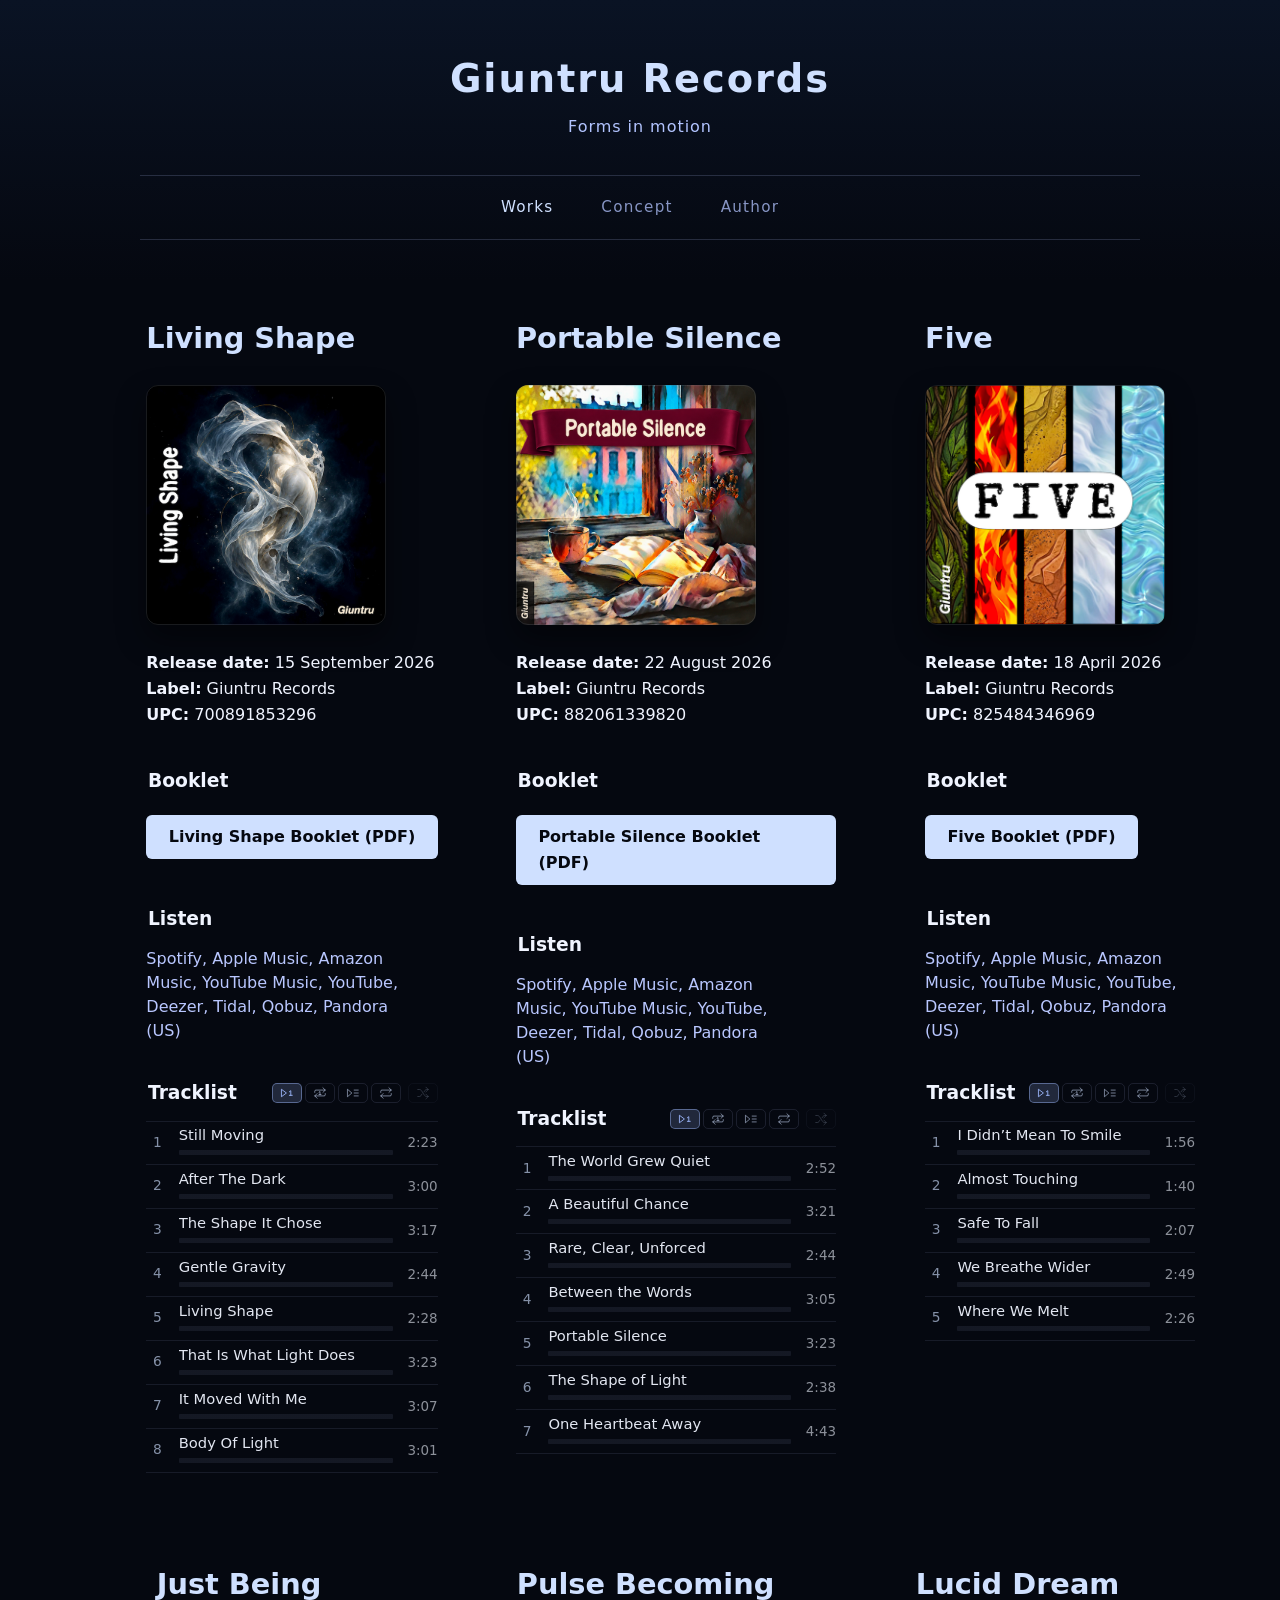
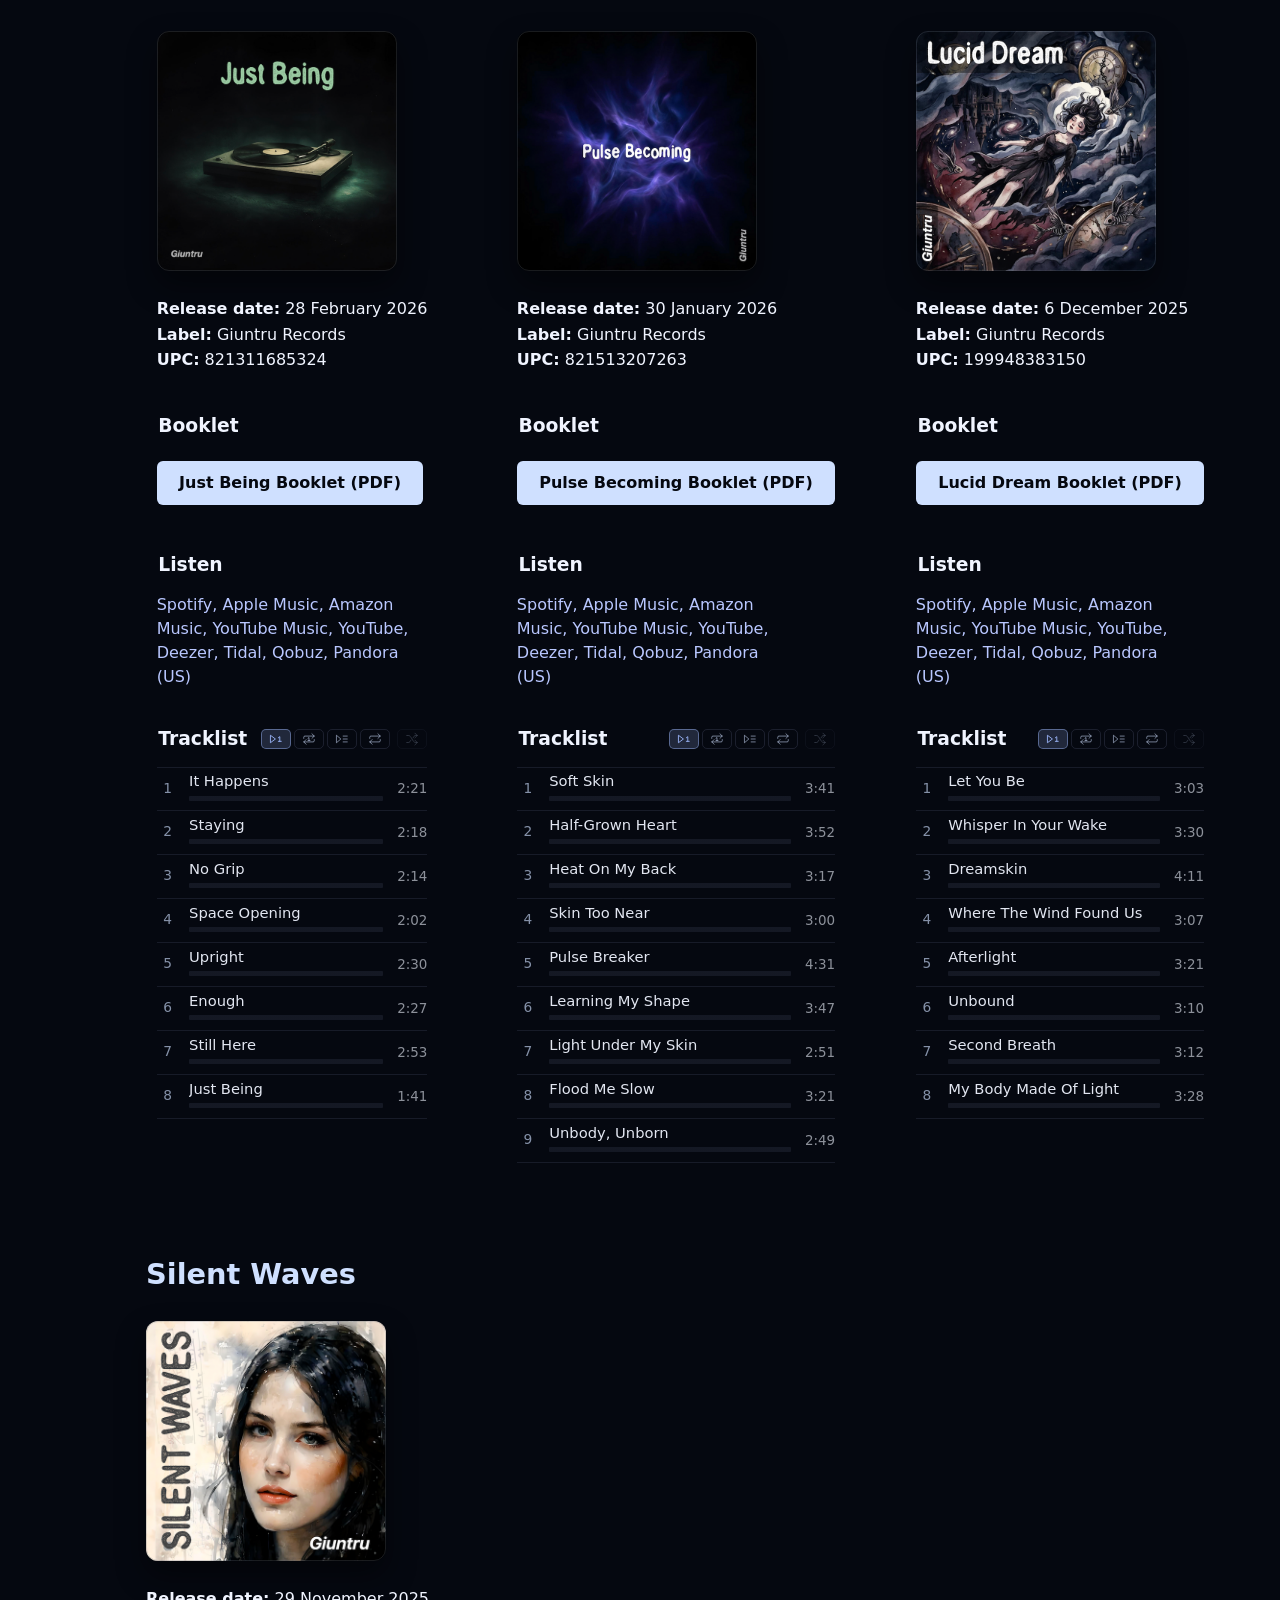
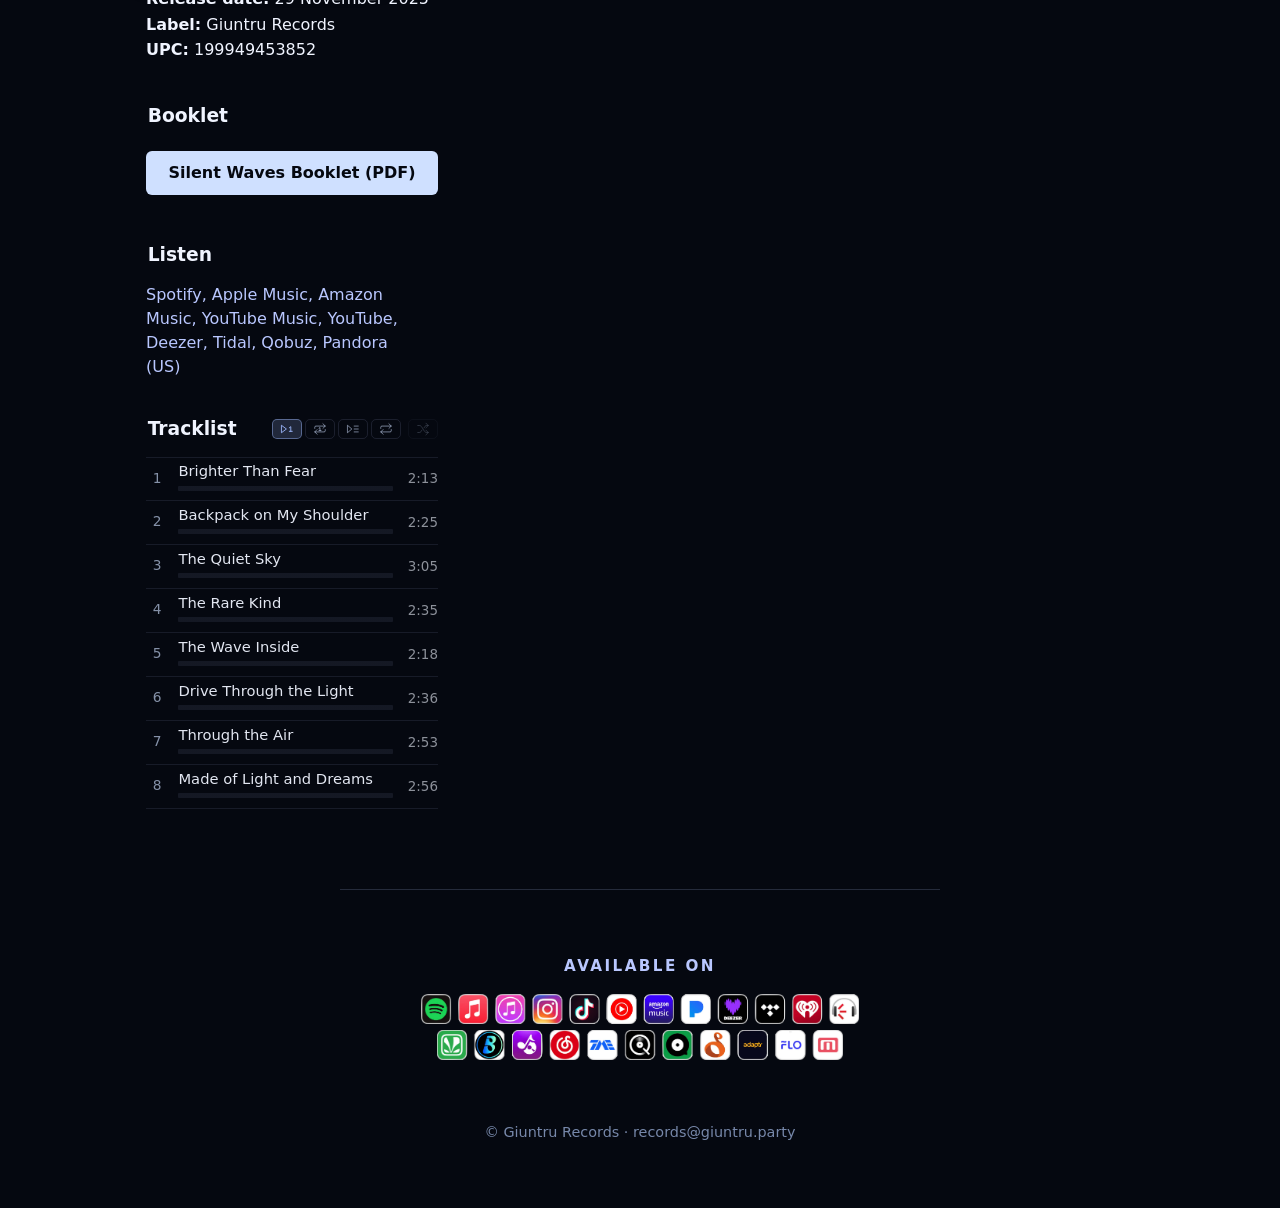
==== commit 99831b0e: "Add files via upload" ====
--- a/index.html
+++ b/index.html
@@ -2024,6 +2024,8 @@
         const syncLyricsPlayer = () => {
           const sourceSeek = lyricsTrack.querySelector('.track-seek');
           lyricsPlayer.classList.toggle('playing', lyricsTrack.classList.contains('playing'));
+          lyricsPlayer.classList.toggle('loading', lyricsTrack.classList.contains('loading'));
+          lyricsPlay.setAttribute('aria-busy', String(lyricsTrack.classList.contains('loading')));
           lyricsPlayer.classList.toggle('reactive-eq', Boolean(analyser));
           lyricsPlay.setAttribute('aria-label', lyricsTrack.querySelector('.track-control').getAttribute('aria-label'));
           lyricsSeek.max = sourceSeek.max;
@@ -2357,9 +2359,24 @@
           opener?.focus({ preventScroll: true });
         });
 
+        document.querySelectorAll('.track-control, .lyrics-play').forEach(button => {
+          const loader = document.createElement('span');
+          loader.className = 'playback-loader';
+          loader.setAttribute('aria-hidden', 'true');
+          button.append(loader);
+        });
+
+        const setLoading = (loading) => {
+          track.classList.toggle('loading', loading);
+          control.setAttribute('aria-busy', String(loading));
+          control.setAttribute('aria-label', `${loading ? 'Cancel loading' : track.classList.contains('playing') ? 'Pause' : 'Play'} ${title}`);
+          syncLyricsPlayer();
+        };
+
         const setPlaying = (playing) => {
+          if (playing) setLoading(false);
           track.classList.toggle('playing', playing);
-          control.setAttribute('aria-label', `${playing ? 'Pause' : 'Play'} ${title}`);
+          control.setAttribute('aria-label', `${track.classList.contains('loading') ? 'Cancel loading' : playing ? 'Pause' : 'Play'} ${title}`);
           if (playing) startMeter();
           else stopMeter();
           syncLyricsPlayer();
@@ -2414,10 +2431,17 @@
 
         async function activateTrack(row, automatic = false) {
             const currentRequest = ++request;
+            if (!automatic && row === track && track.classList.contains('loading')) {
+              setLoading(false);
+              audioPlayer.pause();
+              setPlaying(false);
+              return;
+            }
             if (!automatic && (row !== track || audioPlayer.ended)) {
               albumPlayback.get(row.closest('.album')).remaining = null;
             }
             if (row !== track) {
+              setLoading(false);
               audioPlayer.pause();
               setPlaying(false);
               seek.disabled = true;
@@ -2429,6 +2453,7 @@
               title = row.querySelector('.track-title').textContent.trim();
               bars = [...row.querySelectorAll('.track-eq i')];
               audioPlayer.src = row.dataset.src;
+              setLoading(true);
               if (lyricsDialog.open && lyricsTrack !== row) {
                 await showLyrics(row.querySelector('.lyrics-open'), true);
                 // A later selection supersedes this pending playback request.
@@ -2441,13 +2466,15 @@
               return;
             }
 
+            setLoading(true);
             try {
               const meterReady = prepareMeter();
               const playbackReady = audioPlayer.play();
               await Promise.all([meterReady, playbackReady]);
             } catch (error) {
               // Ignore an earlier play request cancelled by a pause or track change.
-              if (currentRequest === request && error.name !== 'AbortError') {
+              if (currentRequest === request) {
+                setLoading(false);
                 audioPlayer.pause();
                 setPlaying(false);
                 control.setAttribute('aria-label', `Playback unavailable. Retry ${title}`);
@@ -2465,6 +2492,9 @@
         });
         audioPlayer.addEventListener('seeked', resumeLyricsFollow);
 
+        audioPlayer.addEventListener('waiting', () => {
+          if (!audioPlayer.paused) setLoading(true);
+        });
         audioPlayer.addEventListener('playing', () => {
           if (!audioPlayer.paused) setPlaying(true);
         });
@@ -2472,6 +2502,7 @@
           if (audioPlayer.paused) setPlaying(false);
         });
         audioPlayer.addEventListener('ended', () => {
+          setLoading(false);
           setPlaying(false);
           syncProgress();
           const next = nextAlbumTrack();
@@ -2481,6 +2512,8 @@
           }
         });
         audioPlayer.addEventListener('error', () => {
+          ++request;
+          setLoading(false);
           seek.disabled = true;
           showTime(track, totalDurations.get(track));
           setPlaying(false);
--- a/style.css
+++ b/style.css
@@ -792,7 +792,6 @@
   min-width: 4ch;
   text-align: right;
   font-variant-numeric: tabular-nums;
-  padding-left: 0.35rem;
 
   color: rgba(240, 244, 255, 0.58);
 
@@ -975,18 +974,18 @@
 
   .track-row {
     grid-template-columns:
-      20px
+      24px
       minmax(0, 1fr)
       auto;
 
-    gap: 0.55rem;
+    gap: 0.65rem;
 
     min-height: 44px;
     padding: 4px 0;
   }
 
   .track-control {
-    width: 20px;
+    width: 24px;
     height: 28px;
   }
 
@@ -996,7 +995,6 @@
 
   .track-duration {
     font-size: 0.80rem;
-    padding-left: 0.2rem;
   }
 
   .track-eq {
@@ -1216,7 +1214,7 @@
   overscroll-behavior: contain;
   margin: 36px 32px 36px 36px;
   padding: 12px 12px 12px 0;
-  color: rgba(240, 244, 255, 0.82);
+  color: rgba(240, 244, 255, 0.70);
   font-size: 0.96rem;
   line-height: 1.85;
   scrollbar-width: thin;
@@ -1270,10 +1268,6 @@
 }
 
 /* Highlight the current sung line without moving the reader's scroll position. */
-/* A slight contrast reduction keeps surrounding verses easy to read. */
-.lyrics-text:has(.lyrics-line.is-current) .lyrics-line:not(.is-current) {
-  color: rgba(240, 244, 255, 0.70);
-}
 .lyrics-line.is-current { color: #9fbaff; }
 
 .lyrics-tools {
@@ -1316,7 +1310,7 @@
   margin: 1.4rem 0 0.8rem;
 }
 .album .tracklist-header h3 { margin: 0 0 0 0.1rem; }
-.album-playback { display: flex; align-items: center; gap: 7px; }
+.album-playback { display: flex; align-items: center; gap: 7px; margin-inline-start: auto; }
 .album-modes { display: flex; gap: 3px; }
 .album-mode,
 .album-shuffle {
@@ -1394,3 +1388,37 @@
 @media (max-width: 420px) {
   .lyrics-tools { margin-left: 26px; margin-right: 26px; }
 }
+
+/* Immediate, cancellable feedback while audio is starting or buffering. */
+.track-row.loading,
+.lyrics-player.loading { --track-title-color: #9fbaff; }
+.lyrics-player.loading h2,
+.track-row.loading .track-control,
+.lyrics-player.loading .lyrics-play { color: #9fbaff; }
+.playback-loader { display: none; }
+.track-row.loading .track-control > :not(.playback-loader),
+.lyrics-player.loading .lyrics-play > :not(.playback-loader) { display: none !important; }
+.track-row.loading .playback-loader,
+.lyrics-player.loading .playback-loader {
+  display: grid;
+  place-items: center;
+  box-sizing: border-box;
+  width: 24px;
+  height: 24px;
+  flex: none;
+  border: 1px solid currentColor;
+  border-radius: 50%;
+}
+.playback-loader::before {
+  content: "";
+  width: 9px;
+  height: 9px;
+  border: 1.5px solid rgba(159, 186, 255, 0.25);
+  border-top-color: currentColor;
+  border-radius: 50%;
+  animation: playback-loading 0.8s linear infinite;
+}
+@keyframes playback-loading { to { transform: rotate(360deg); } }
+@media (prefers-reduced-motion: reduce) {
+  .playback-loader::before { animation: none; }
+}
